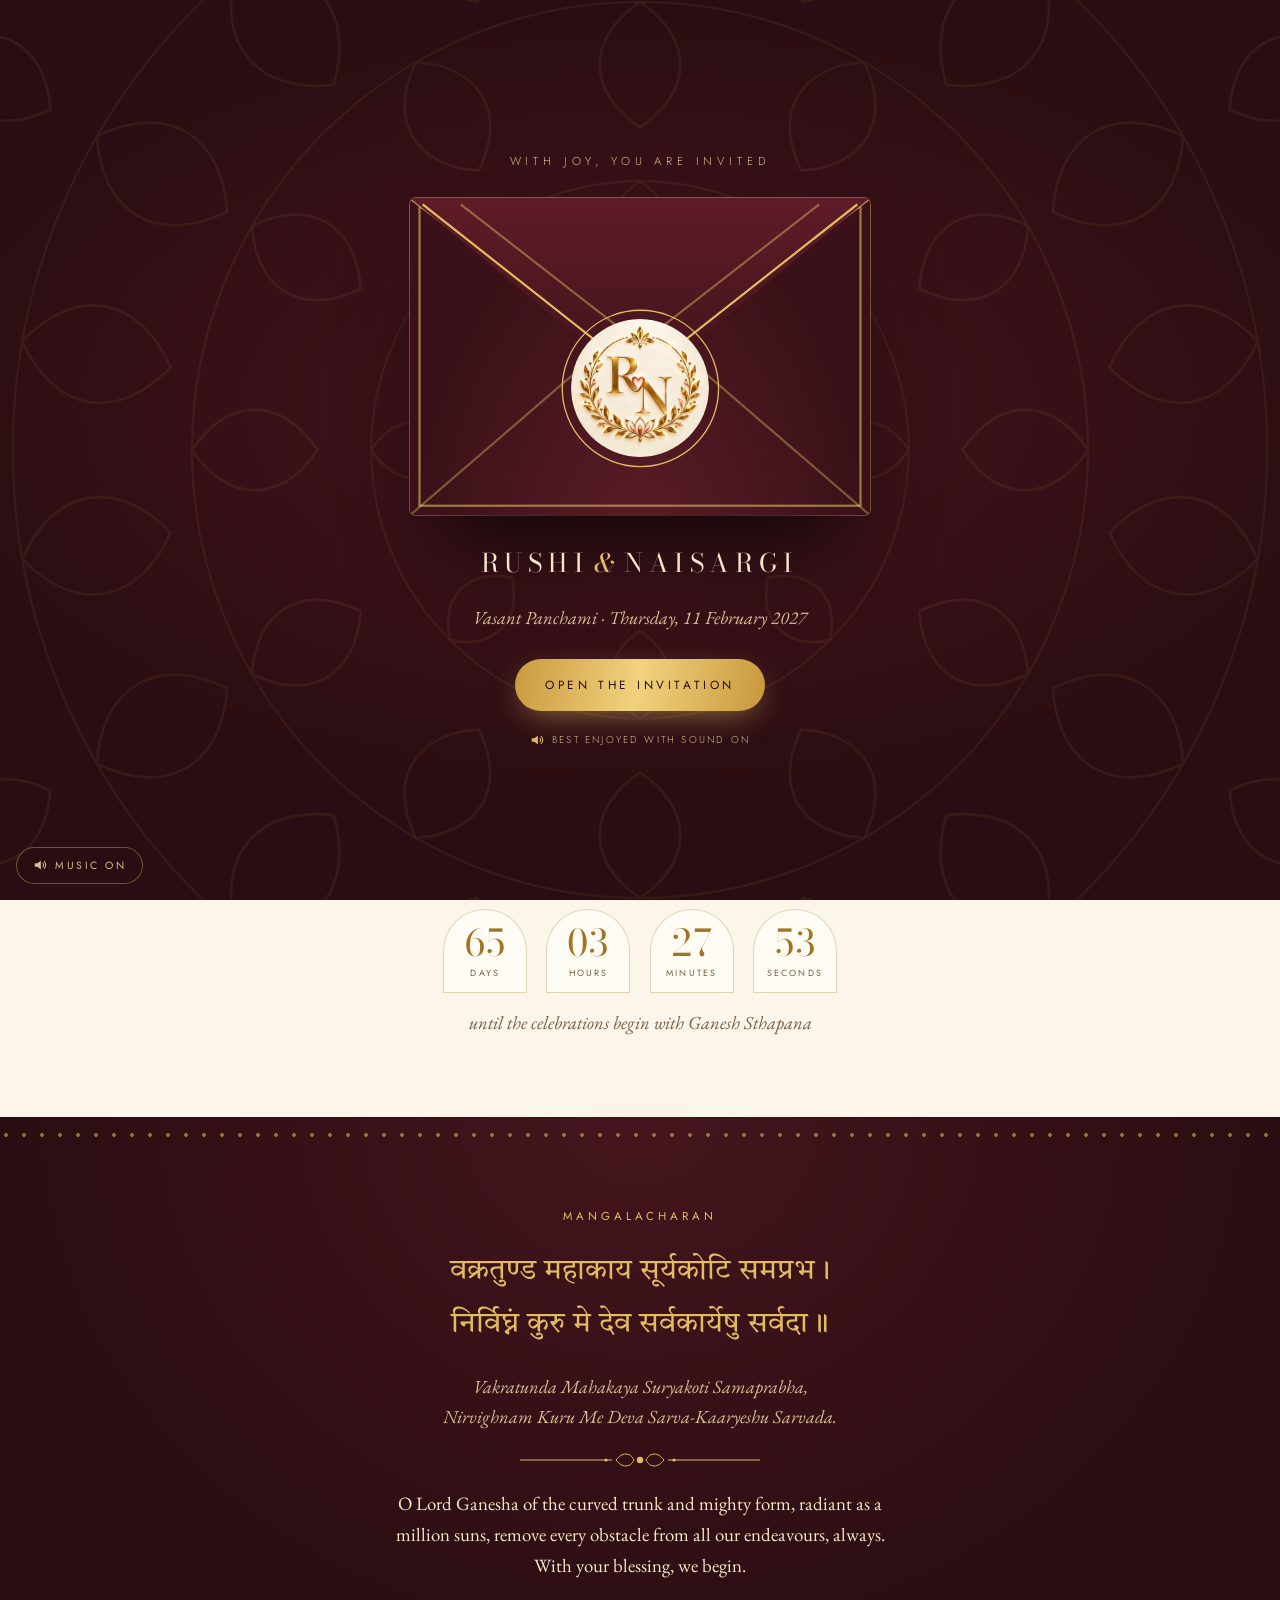
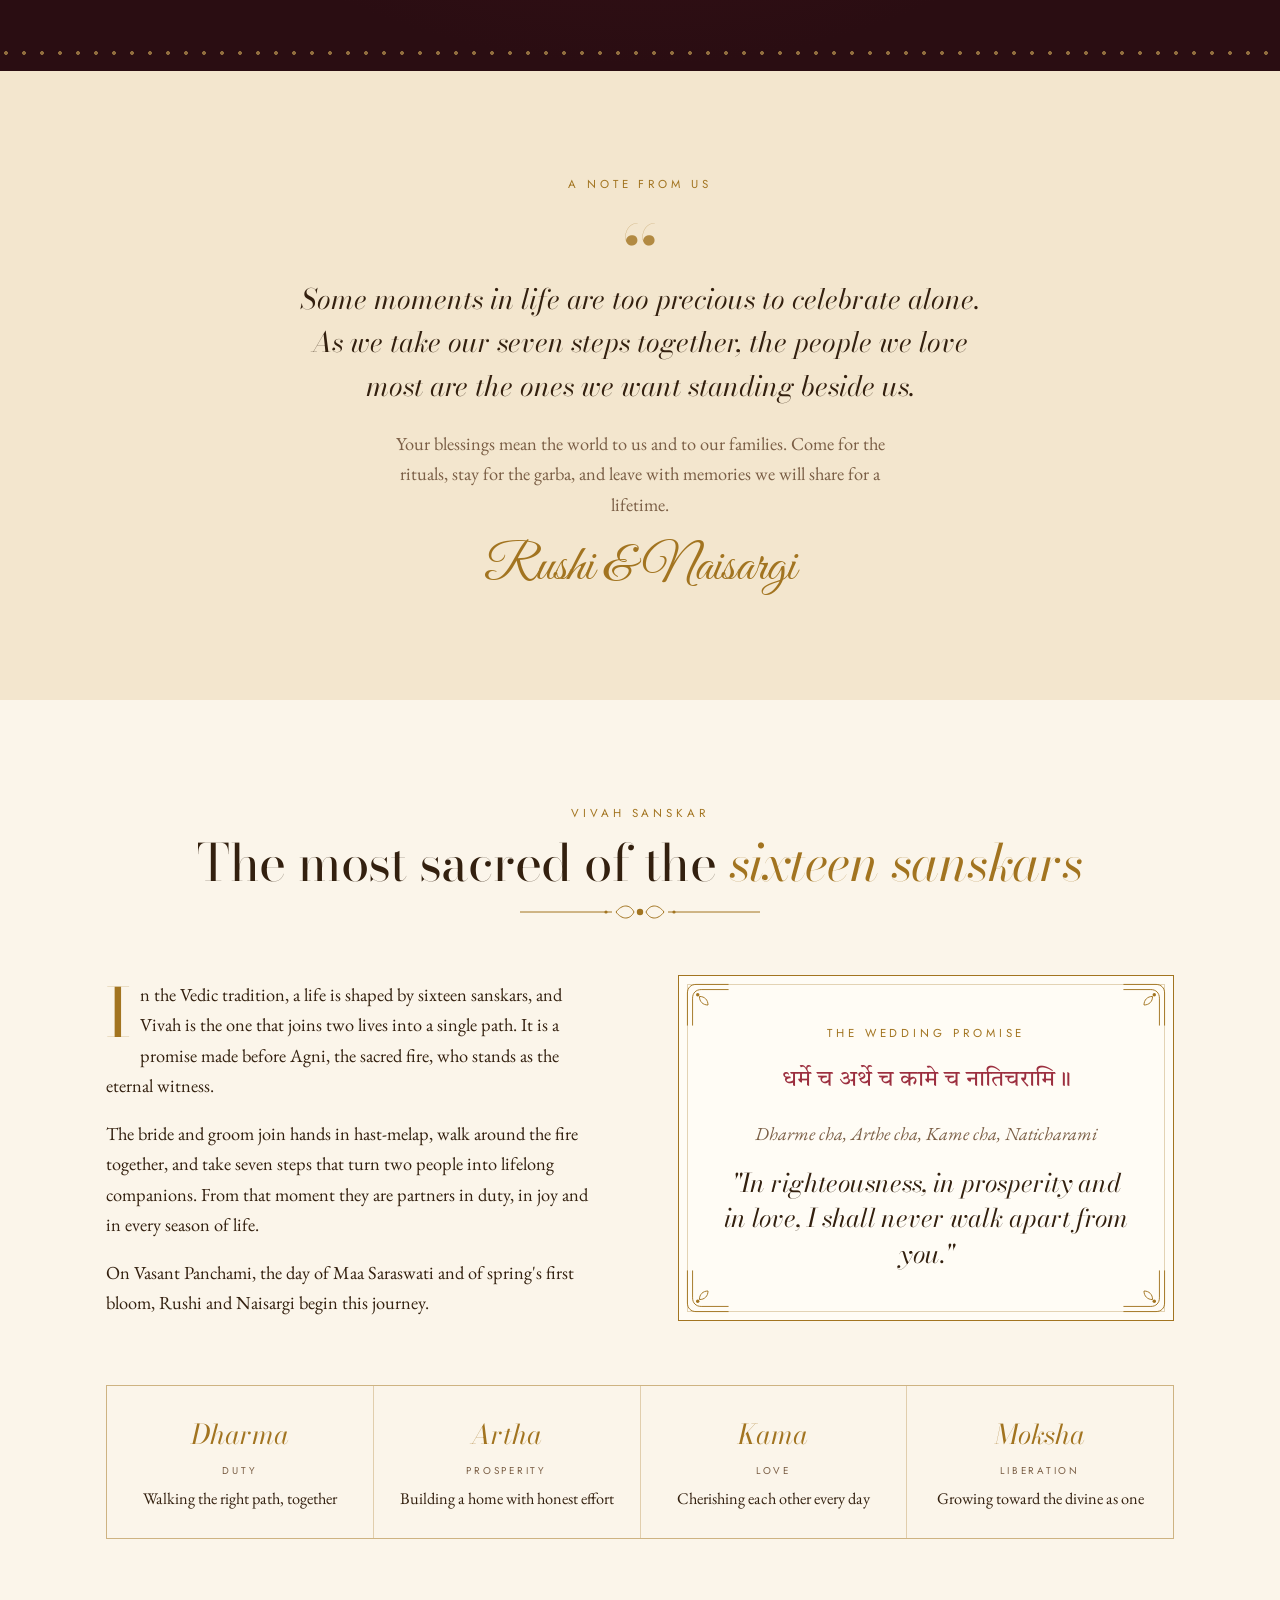
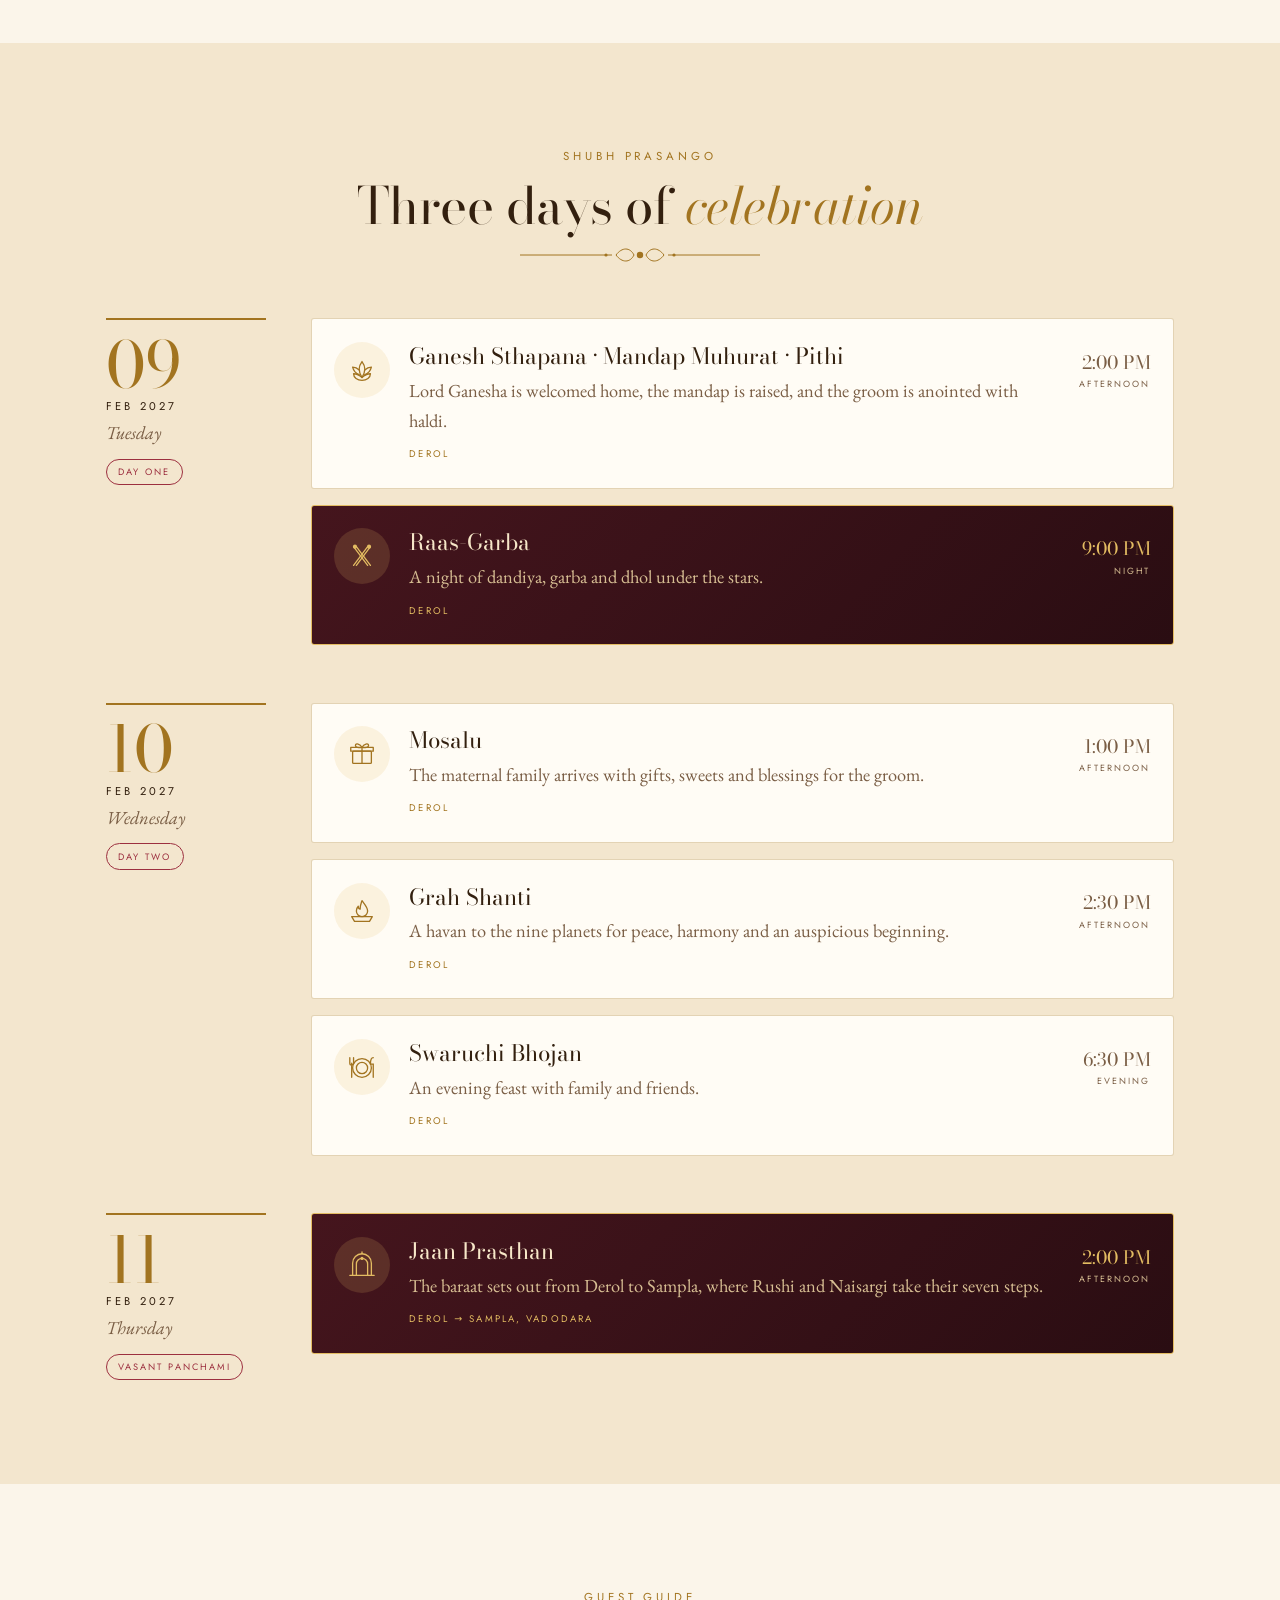
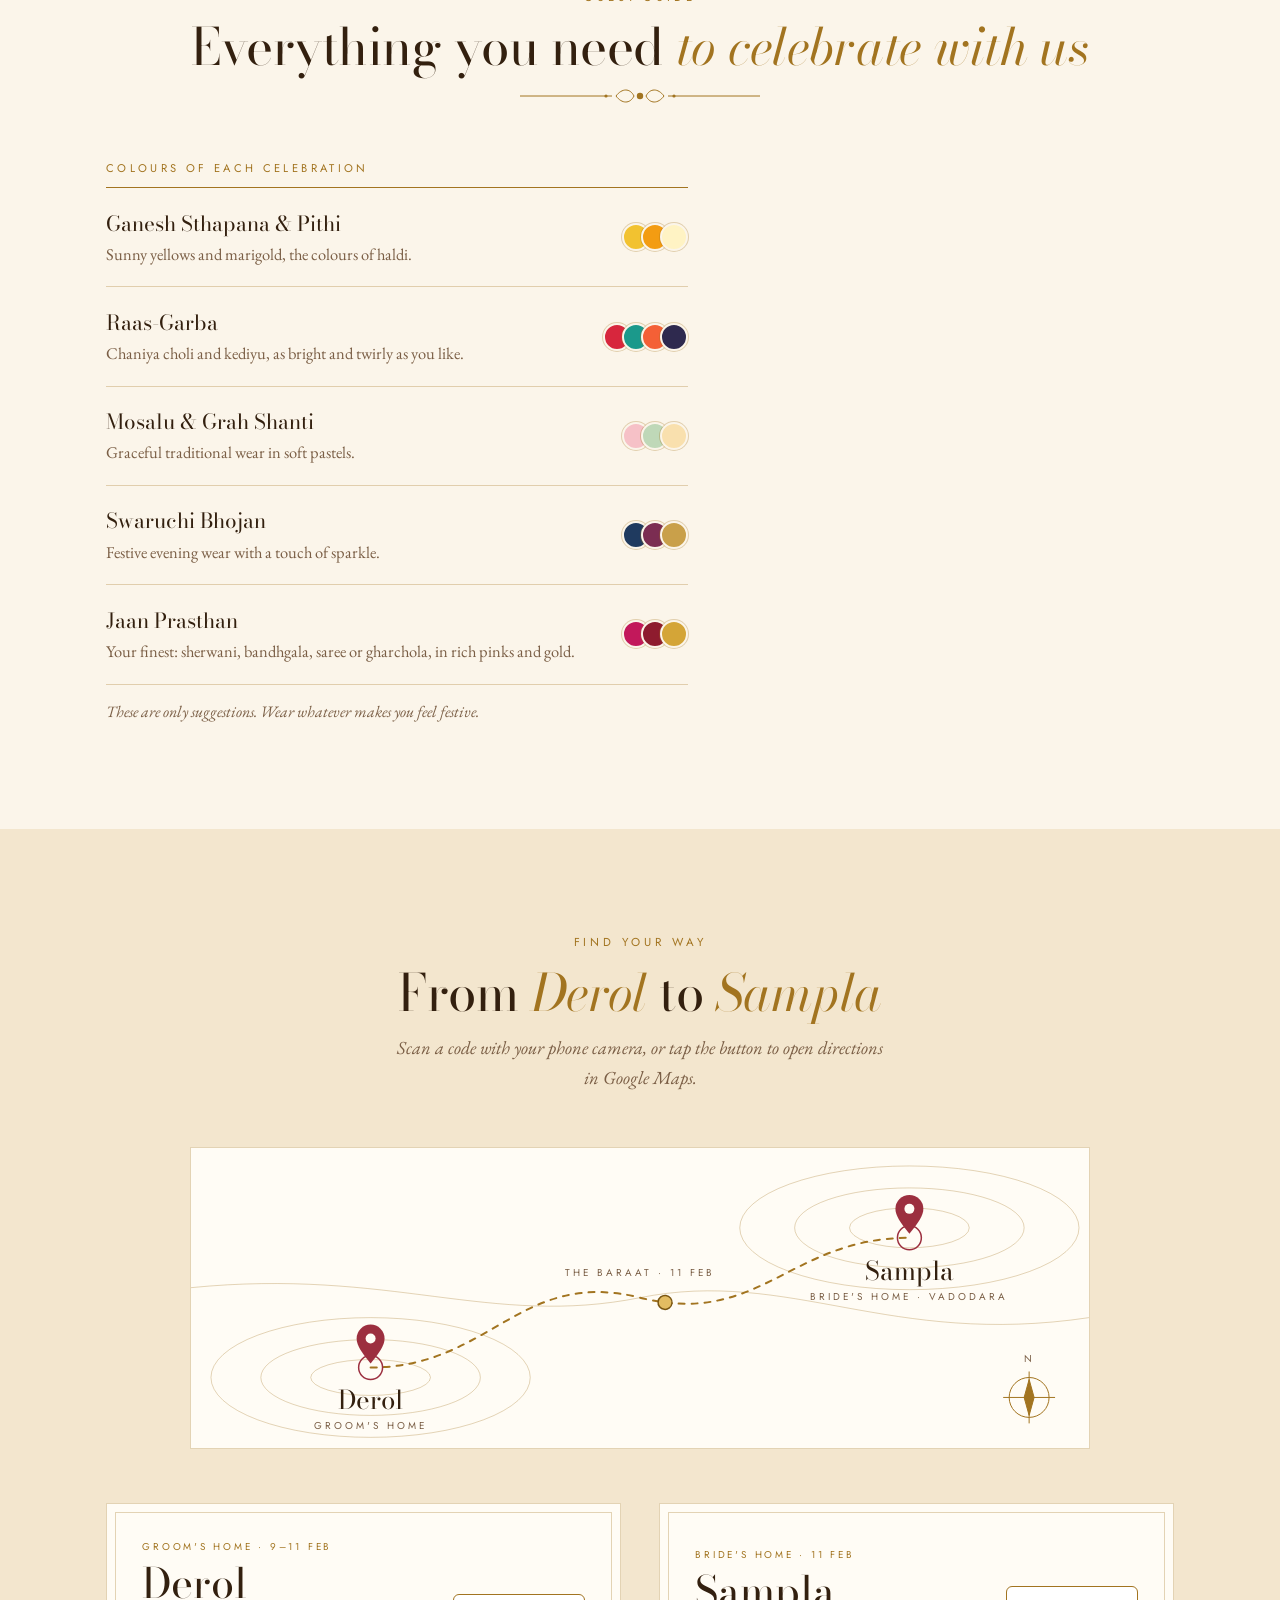
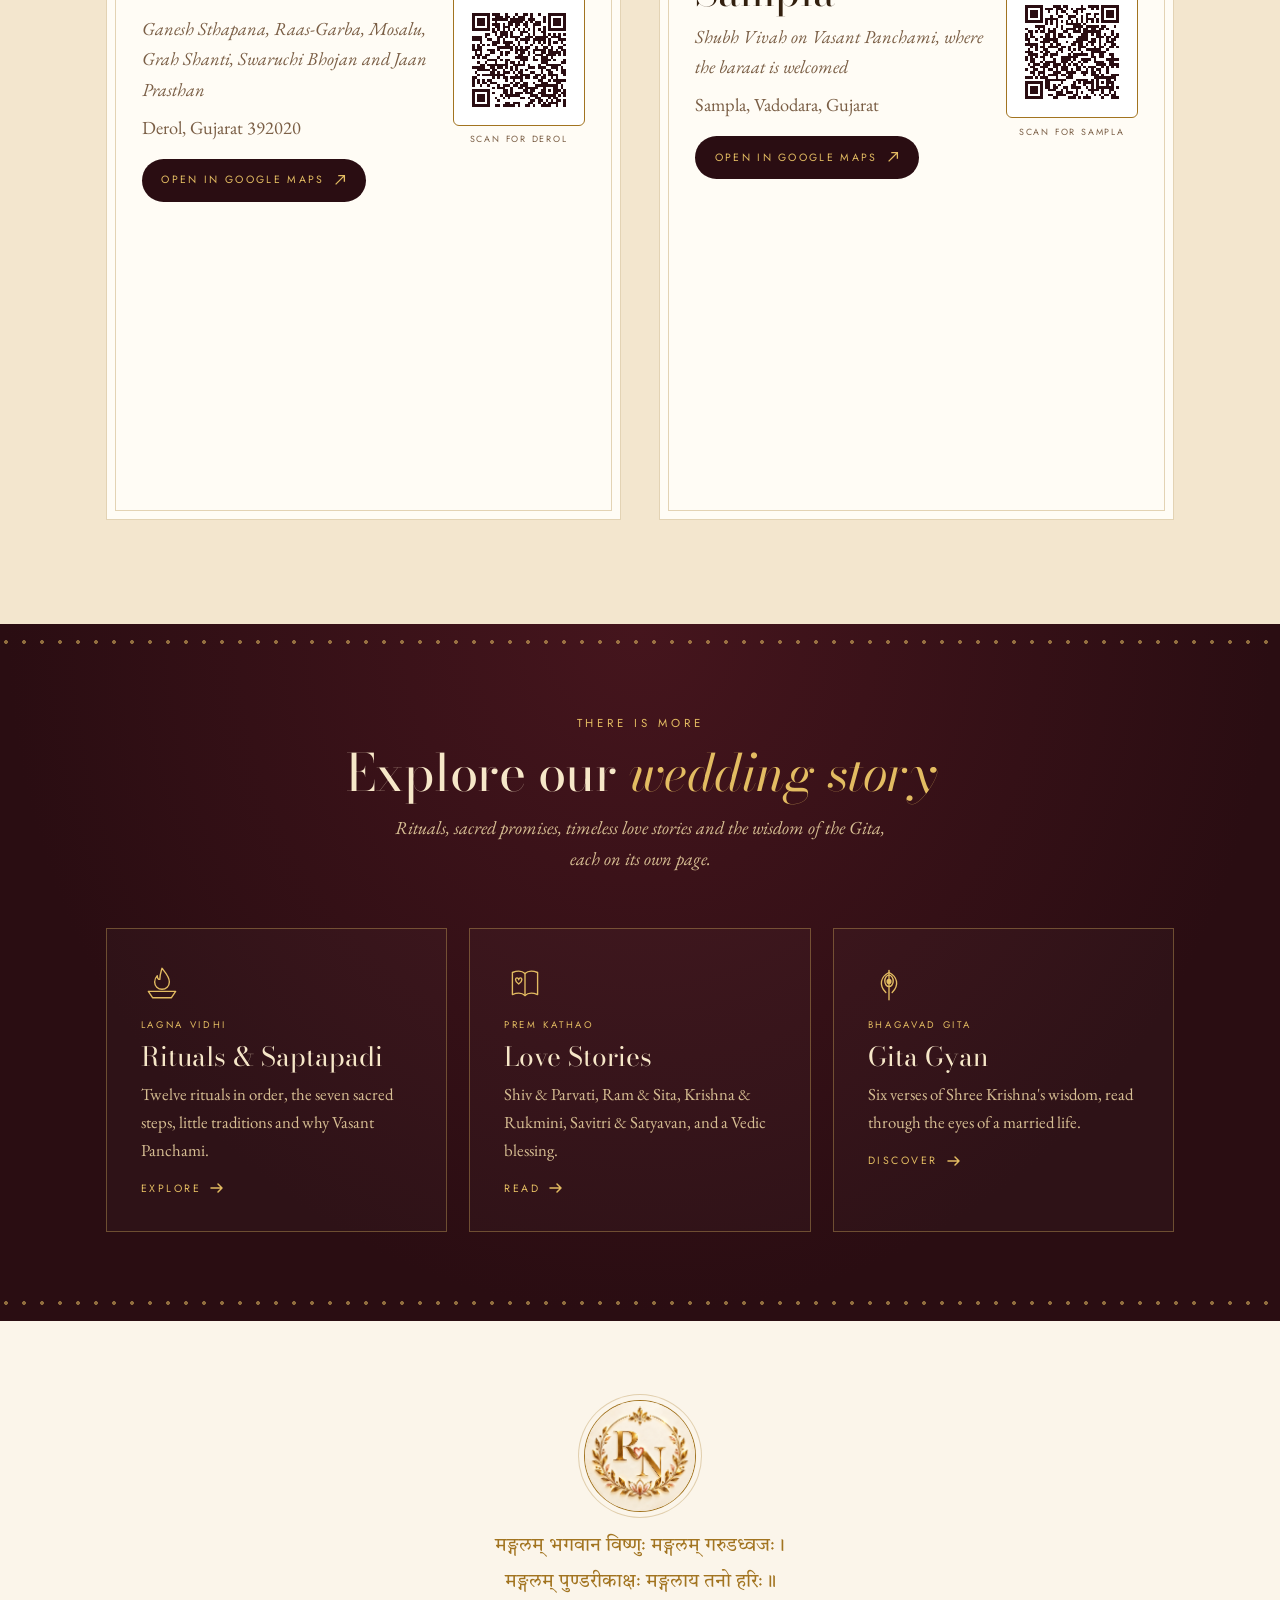
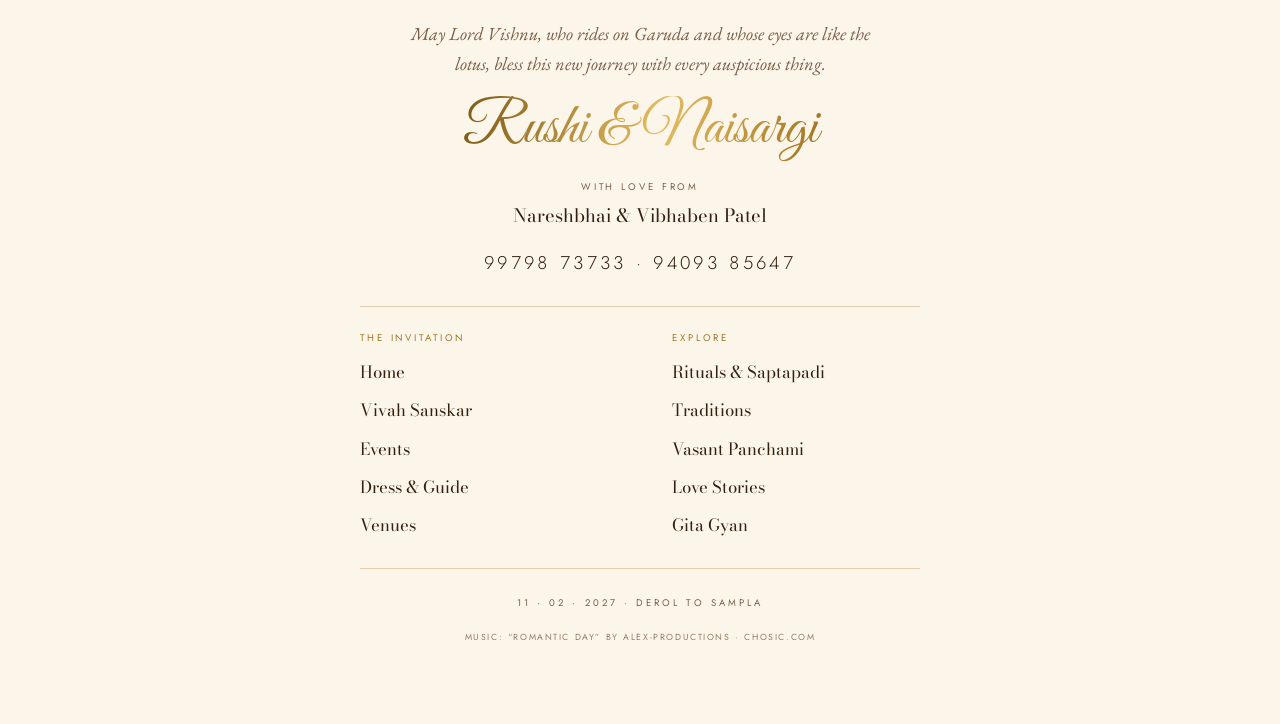
==== index.html @ e026616d "Add files via upload" ====
<!doctype html>
<html lang="en">
<head>
<meta charset="utf-8">
<meta name="viewport" content="width=device-width,initial-scale=1,viewport-fit=cover">
<meta name="claude:viewport-fit-sides" content="cover">
<meta name="theme-color" content="#2A0D12">
<title>Rushi &amp; Naisargi · Shubh Vivah</title>
<meta name="description" content="Rushi weds Naisargi · Vasant Panchami, 11 February 2027">
<link rel="icon" href="logo.webp">
<link rel="apple-touch-icon" href="logo.webp">
<meta property="og:title" content="Rushi &amp; Naisargi · Shubh Vivah">
<meta property="og:description" content="You are invited · 9–11 February 2027 · Derol to Sampla">
<meta property="og:image" content="logo.webp">
<script>try{if(sessionStorage.getItem('rn-opened')==='1')document.documentElement.classList.add('opened')}catch(e){}</script>
<link rel="preconnect" href="https://fonts.googleapis.com">
<link rel="preconnect" href="https://fonts.gstatic.com" crossorigin>
<link rel="stylesheet" href="https://fonts.googleapis.com/css2?family=Great+Vibes&family=Bodoni+Moda:ital,opsz,wght@0,6..96,400;0,6..96,500;0,6..96,600;1,6..96,400;1,6..96,500&family=EB+Garamond:ital,wght@0,400;0,500;1,400&family=Jost:wght@300;400;500&family=Tiro+Devanagari+Sanskrit&display=swap">
<link rel="stylesheet" href="style.css">
</head>
<body>
<svg width="0" height="0" style="position:absolute" aria-hidden="true">
  <defs>
    <symbol id="flourish" viewBox="0 0 240 18"><g fill="none" stroke="currentColor" stroke-width="1"><path d="M0 9h92M148 9h92"/><path d="M96 9c6-8 14-8 18 0-4 8-12 8-18 0zM144 9c-6-8-14-8-18 0 4 8 12 8 18 0z"/></g><circle cx="120" cy="9" r="3.2" fill="currentColor"/><circle cx="86" cy="9" r="1.6" fill="currentColor"/><circle cx="154" cy="9" r="1.6" fill="currentColor"/></symbol>
    <symbol id="corner" viewBox="0 0 56 56"><g fill="none" stroke="currentColor" stroke-width="1.1"><path d="M4 52V14C4 8 8 4 14 4h38"/><path d="M10 52V20c0-6 4-10 10-10h32"/><path d="M18 18c6 0 10 4 10 10-6 0-10-4-10-10z"/></g><circle cx="16" cy="16" r="2" fill="currentColor"/></symbol>
    <symbol id="arrow" viewBox="0 0 16 16"><path d="M3 13 13 3M6 3h7v7" fill="none" stroke="currentColor" stroke-width="1.5"/></symbol>
    <symbol id="chev" viewBox="0 0 16 16"><path d="M6 3l5 5-5 5" fill="none" stroke="currentColor" stroke-width="1.6"/></symbol>
    <linearGradient id="gg" x1="0" y1="0" x2="0" y2="1"><stop offset="0" stop-color="#FFE7A6"/><stop offset=".5" stop-color="#E3BC62"/><stop offset="1" stop-color="#B8862B"/></linearGradient>
  </defs>
</svg>

<!-- ═════════════════ INTRO ═════════════════ -->
<div class="intro" id="intro" role="dialog" aria-label="Wedding invitation">
  <svg class="mandala" id="mandala" viewBox="-100 -100 200 200" aria-hidden="true"></svg>
  <canvas id="dust" aria-hidden="true"></canvas>

  <!-- stage 1: the envelope -->
  <div class="stage st-env" id="stEnv">
    <p class="kicker">With joy, you are invited</p>
    <div class="env" id="env">
      <div class="env-back"></div>
      <div class="env-card" aria-hidden="true">
        <span class="a">॥ Shubh Vivah ॥</span>
        <span class="b">Rushi &amp; Naisargi</span>
        <span class="c">11 · 02 · 2027</span>
      </div>
      <div class="env-front">
        <svg viewBox="0 0 145 100" preserveAspectRatio="none" aria-hidden="true"><g fill="none" stroke="#E3BC62" stroke-width=".7" vector-effect="non-scaling-stroke"><path d="M0 0 72.5 56 145 0"/><rect x="3" y="3" width="139" height="94" opacity=".6"/><path d="M0 100 58 50M145 100 87 50" opacity=".4"/></g></svg>
      </div>
      <div class="env-flap">
        <svg viewBox="0 0 145 60" preserveAspectRatio="none" aria-hidden="true"><g fill="none" stroke="#E3BC62" stroke-width=".7" vector-effect="non-scaling-stroke"><path d="M4 2 72.5 56 141 2"/><path d="M16 2 72.5 46 129 2" opacity=".45"/></g></svg>
      </div>
      <button class="seal" id="seal" type="button" aria-label="Open the invitation">
        <span class="pulse"></span>
        <svg class="ring" viewBox="0 0 200 200" aria-hidden="true"><circle cx="100" cy="100" r="96"/></svg>
        <span class="seal-img"><img src="logo.webp" alt=""></span>
        <span class="sheen"></span>
      </button>
    </div>
    <p class="env-names">Rushi<i>&amp;</i>Naisargi</p>
    <p class="env-sub"><span>Vasant Panchami ·</span> <span>Thursday, 11 February 2027</span></p>
    <button class="open-btn" id="openBtn" type="button">Open the invitation</button>
    <p class="tap-hint"><svg viewBox="0 0 16 16" aria-hidden="true"><path d="M2 6h3l4-3v10L5 10H2z" fill="currentColor"/><path d="M11 5.5a3.5 3.5 0 0 1 0 5M12.5 3.5a6 6 0 0 1 0 9" fill="none" stroke="currentColor" stroke-width="1.2"/></svg>Best enjoyed with sound on</p>
  </div>

  <!-- stage 2: darshan -->
  <div class="stage st-dar" id="stDar" aria-live="polite">
    <div class="toran" aria-hidden="true"></div>
    <div class="arch-wrap">
      <span class="rays" aria-hidden="true"></span>
      <span class="arch-glow" aria-hidden="true"></span>
      <div class="arch">
        <div class="god ganesh" role="img" aria-label="Lord Ganesha drawn in gold">
          <svg viewBox="0 0 240 300" aria-hidden="true"><g fill="none" stroke="url(#gg)" stroke-width="2.2" stroke-linecap="round" stroke-linejoin="round">
            <circle cx="120" cy="150" r="114" stroke-width="1" opacity=".6"/>
            <path d="M120 4v6"/><circle cx="120" cy="14" r="3.5"/>
            <path d="M110 30Q120 12 130 30"/><path d="M104 54L110 30Q120 25 130 30L136 54"/><path d="M95 84L102 54Q120 47 138 54L145 84"/>
            <path d="M86 98Q120 86 154 98L149 84Q120 76 91 84Z"/><path d="M108 66l12-6 12 6M104 76l16-6 16 6" stroke-width="1.2"/>
            <circle cx="120" cy="40" r="2.5"/><circle cx="120" cy="91" r="3"/>
            <path d="M88 100C82 122 86 142 96 154"/><path d="M152 100C158 122 154 142 144 154"/>
            <path d="M88 106C62 92 34 104 34 136C34 166 58 186 86 172"/><path d="M80 118C62 114 50 126 52 144C54 160 68 168 84 160" stroke-width="1.2"/>
            <path d="M152 106C178 92 206 104 206 136C206 166 182 186 154 172"/><path d="M160 118C178 114 190 126 188 144C186 160 172 168 156 160" stroke-width="1.2"/>
            <path d="M98 128q8-7 16 0q-8 5-16 0z"/><path d="M126 128q8-7 16 0q-8 5-16 0z"/>
            <path d="M112 100Q120 120 128 100"/>
            <path d="M96 154C102 160 106 162 110 166C108 196 100 214 106 232C112 252 150 254 160 232C166 216 152 204 140 212"/>
            <path d="M144 154C138 160 134 162 130 166C130 192 124 206 126 220C128 232 140 234 144 226C146 220 142 214 140 212"/>
            <path d="M111 180q9 4 19 0M109 194q9 4 18 0M107 208q9 4 18 0M110 224q8 3 15-1" stroke-width="1"/>
            <path d="M134 160C148 164 156 176 154 190C148 180 140 172 132 168"/><path d="M106 160C98 164 95 168 95 174L102 170"/>
            <path d="M40 296C52 266 72 256 92 252"/><path d="M200 296C188 266 168 256 150 254"/>
            <path d="M66 272Q120 318 174 272" stroke-width="1.2"/>
          </g><circle cx="106" cy="128" r="1.8" fill="#E3BC62"/><circle cx="134" cy="128" r="1.8" fill="#E3BC62"/><circle cx="120" cy="113" r="3.2" fill="#E0566A"/>
          <g fill="#E3BC62" stroke="none"><circle cx="82" cy="266" r="2"/><circle cx="92" cy="272" r="2"/><circle cx="102" cy="276" r="2"/><circle cx="112" cy="278" r="2"/><circle cx="122" cy="278" r="2"/><circle cx="132" cy="277" r="2"/><circle cx="142" cy="274" r="2"/><circle cx="152" cy="270" r="2"/><circle cx="160" cy="265" r="2"/></g></svg>
        </div>
        <div class="god contain"><img src="umiya.webp" alt="Maa Umiya seated on her bull"></div>
        <div class="god"><img src="mahadev.webp" alt="Lord Mahadev raising his hand in blessing"></div>
        <div class="god"><img src="swaminarayan.webp" alt="Bhagwan Swaminarayan seated on a lotus"></div>
        <div class="god"><img src="dwarkadhish.webp" alt="Shree Dwarkadhish adorned in pink and gold"></div>
      </div>
      <span class="diya l" aria-hidden="true"><span class="fl"></span><span class="bowl"></span></span>
      <span class="diya r" aria-hidden="true"><span class="fl"></span><span class="bowl"></span></span>
    </div>
    <div class="dar-text out" id="darText">
      <p class="dar-deva" id="darDeva">&nbsp;</p>
      <h2 class="dar-name" id="darName">&nbsp;</h2>
      <p class="dar-line" id="darLine">&nbsp;</p>
      <div class="dar-dots" id="darDots" aria-hidden="true"><i></i><i></i><i></i><i></i><i></i></div>
    </div>
  </div>

  <div class="flash" id="flash"></div>
  <button class="ctrl skip" id="skipBtn" type="button" hidden>Skip</button>
  <button class="ctrl sound" id="soundBtn" type="button" aria-pressed="true"><svg viewBox="0 0 16 16" aria-hidden="true"><path d="M2 6h3l4-3v10L5 10H2z" fill="currentColor"/><path id="soundWave" d="M11 5.5a3.5 3.5 0 0 1 0 5M12.5 3.5a6 6 0 0 1 0 9" fill="none" stroke="currentColor" stroke-width="1.2"/></svg><span id="soundTxt">Music on</span></button>
</div>

<!-- ═════════════════ NAV ═════════════════ -->
<nav class="nav" aria-label="Main">
  <div class="wrap">
    <a class="brand" href="index.html#home" aria-label="Rushi and Naisargi, home"><img src="logo.webp" alt=""><span class="bt" aria-hidden="true"><span class="bn"><b style="padding: 1px 1px;">Rushi</b><i>&amp;</i><b style="padding: 3px 2px;">Naisargi</b></span>
      <!-- <span class="bd">Shubh Vivah · 11.02.2027</span> -->
    </span></a>
    <ul>
      <li><a class="lk on" href="index.html#home" aria-current="page">Home</a></li>
      <li><a class="lk" href="index.html#celebrations">Events</a></li>
      <li><a class="lk" href="index.html#venues">Venues</a></li>
      <li><a class="lk" href="rituals.html">Rituals</a></li>
      <li><a class="lk" href="stories.html">Stories</a></li>
      <li><a class="lk" href="gita.html">Gita Gyan</a></li>
    </ul>
    <button class="menu-btn" id="menuBtn" type="button" aria-expanded="false" aria-controls="mnav" aria-label="Open menu"><span></span><span></span></button>
  </div>
</nav>
<div class="mnav" id="mnav" hidden>
  <div class="mnav-in">
    <p class="label">॥ Shubh Vivah ॥</p>
    <div class="grp">
      <p class="gl">The Invitation</p>
      <ul>
        <li style="--d:1"><a class="on" aria-current="page" href="index.html#home">Home</a></li>
        <li style="--d:2"><a href="index.html#invitation">Invitation</a></li>
        <li style="--d:3"><a href="index.html#vivah">Vivah Sanskar</a></li>
        <li style="--d:4"><a href="index.html#celebrations">Events</a></li>
        <li style="--d:5"><a href="index.html#guide">Dress &amp; Guide</a></li>
        <li style="--d:6"><a href="index.html#venues">Venues</a></li>
      </ul>
    </div>
    <div class="grp">
      <p class="gl">Explore</p>
      <ul>
        <li style="--d:7"><a href="rituals.html">Rituals &amp; Saptapadi</a></li>
        <li style="--d:8"><a href="stories.html">Love Stories</a></li>
        <li style="--d:9"><a href="gita.html">Gita Gyan</a></li>
      </ul>
    </div>
    <p class="mnav-date">Thursday · 11 February 2027</p>
  </div>
</div>

<main data-page="index.html">
<!-- ═════════ HERO ═════════ -->
<header class="hero" id="home">
  <div class="wrap">
    <p class="hero-kicker">॥ Shubh Vivah ॥</p>
    <div class="hero-medal">
      <svg viewBox="0 0 200 200" aria-hidden="true"><circle cx="100" cy="100" r="97" fill="none" stroke="currentColor" stroke-dasharray=".1 5" stroke-linecap="round" style="stroke-width:1.8"/><circle cx="100" cy="3" r="2.4" fill="currentColor"/><circle cx="100" cy="197" r="2.4" fill="currentColor"/><circle cx="3" cy="100" r="2.4" fill="currentColor"/><circle cx="197" cy="100" r="2.4" fill="currentColor"/></svg>
      <img src="logo.webp" alt="Rushi and Naisargi wedding monogram">
    </div>
    <p class="lead">Two hearts, one sacred fire, a lifetime of seven promises</p>
    <h1 class="couple-names"><span class="gold-text">Rushi</span><span class="amp">&amp;</span><span class="gold-text">Naisargi</span></h1>
    <div class="parents">
      <div class="p"><span class="k">Son of</span><span class="v">Nareshbhai <i>&amp;</i> Vibhaben Patel</span></div>
      <span class="bar" aria-hidden="true"></span>
      <div class="p"><span class="k">Daughter of</span><span class="v">Chetanbhai <i>&amp;</i> Alpaben Patel</span></div>
    </div>
    <div class="date-line"><i></i>Thursday · 11 February 2027<i></i></div>
    <p class="hero-sub">Maha Sud Vasant Panchami</p>
    <div class="countdown">
      <div class="cd"><b id="cdD">--</b><span>Days</span></div>
      <div class="cd"><b id="cdH">--</b><span>Hours</span></div>
      <div class="cd"><b id="cdM">--</b><span>Minutes</span></div>
      <div class="cd"><b id="cdS">--</b><span>Seconds</span></div>
    </div>
    <p class="cd-label" id="cdLabel">until the celebrations begin with Ganesh Sthapana</p>
  </div>
</header>

<!-- ═════════ MANGALACHARAN ═════════ -->
<section class="velvet" aria-label="Invocation to Lord Ganesha">
  <div class="wrap narrow shloka rv">
    <p class="label">Mangalacharan</p>
    <p class="deva">वक्रतुण्ड महाकाय सूर्यकोटि समप्रभ ।<br>निर्विघ्नं कुरु मे देव सर्वकार्येषु सर्वदा ॥</p>
    <p class="roman">Vakratunda Mahakaya Suryakoti Samaprabha,<br>Nirvighnam Kuru Me Deva Sarva-Kaaryeshu Sarvada.</p>
    <svg class="flourish" style="color:var(--gold-hi)" aria-hidden="true"><use href="#flourish"/></svg>
    <p class="meaning">O Lord Ganesha of the curved trunk and mighty form, radiant as a million suns, remove every obstacle from all our endeavours, always. With your blessing, we begin.</p>
  </div>
</section>

<!-- ═════════ A NOTE FROM THE COUPLE ═════════ -->
<section class="section" id="invitation" aria-label="A note from the couple" style="background:var(--paper-2)">
  <div class="wrap note rv">
    <p class="label">A Note From Us</p>
    <span class="qm" aria-hidden="true">&ldquo;</span>
    <p class="body">Some moments in life are too precious to celebrate alone. As we take our seven steps together, the people we love most are the ones we want standing beside us.</p>
    <p class="body2">Your blessings mean the world to us and to our families. Come for the rituals, stay for the garba, and leave with memories we will share for a lifetime.</p>
    <p class="sig">Rushi &amp; Naisargi</p>
  </div>
</section>

<!-- ═════════ VIVAH ═════════ -->
<section class="section" id="vivah">
  <div class="wrap">
    <div class="sec-head rv">
      <p class="label">Vivah Sanskar</p>
      <h2 class="sec-title">The most sacred of the <em>sixteen sanskars</em></h2>
      <svg class="flourish" aria-hidden="true"><use href="#flourish"/></svg>
    </div>
    <div class="union">
      <div class="txt rv">
        <p>In the Vedic tradition, a life is shaped by sixteen sanskars, and Vivah is the one that joins two lives into a single path. It is a promise made before Agni, the sacred fire, who stands as the eternal witness.</p>
        <p>The bride and groom join hands in hast-melap, walk around the fire together, and take seven steps that turn two people into lifelong companions. From that moment they are partners in duty, in joy and in every season of life.</p>
        <p>On Vasant Panchami, the day of Maa Saraswati and of spring's first bloom, Rushi and Naisargi begin this journey.</p>
      </div>
      <figure class="vow rv">
        <svg class="corner c1" aria-hidden="true"><use href="#corner"/></svg>
        <svg class="corner c2" aria-hidden="true"><use href="#corner"/></svg>
        <svg class="corner c3" aria-hidden="true"><use href="#corner"/></svg>
        <svg class="corner c4" aria-hidden="true"><use href="#corner"/></svg>
        <p class="label">The Wedding Promise</p>
        <p class="deva">धर्मे च अर्थे च कामे च नातिचरामि ॥</p>
        <p class="roman">Dharme cha, Arthe cha, Kame cha, Naticharami</p>
        <p class="q">"In righteousness, in prosperity and in love, I shall never walk apart from you."</p>
      </figure>
    </div>
    <div class="pillars rv">
      <div class="pillar"><span class="n">Dharma</span><span class="k">Duty</span><p>Walking the right path, together</p></div>
      <div class="pillar"><span class="n">Artha</span><span class="k">Prosperity</span><p>Building a home with honest effort</p></div>
      <div class="pillar"><span class="n">Kama</span><span class="k">Love</span><p>Cherishing each other every day</p></div>
      <div class="pillar"><span class="n">Moksha</span><span class="k">Liberation</span><p>Growing toward the divine as one</p></div>
    </div>
  </div>
</section>

<!-- ═════════ CELEBRATIONS ═════════ -->
<section class="section" id="celebrations" style="background:var(--paper-2)">
  <div class="wrap">
    <div class="sec-head rv">
      <p class="label">Shubh Prasango</p>
      <h2 class="sec-title">Three days of <em>celebration</em></h2>
      <svg class="flourish" aria-hidden="true"><use href="#flourish"/></svg>
    </div>
    <div class="days">
      <div class="day">
        <div class="day-date rv"><span class="dn">09</span><span class="mo">Feb 2027</span><span class="wd">Tuesday</span><span class="tag">Day One</span></div>
        <div class="evs">
          <div class="ev rv">
            <span class="ic"><svg viewBox="0 0 32 32" fill="none" stroke="currentColor" stroke-width="1.4" stroke-linecap="round" stroke-linejoin="round"><path d="M16 27c-5 0-9-3-9-7 3 0 6 1 9 4 3-3 6-4 9-4 0 4-4 7-9 7z"/><path d="M16 24c-2-3-3-6-3-9 0-3 1.5-6 3-8 1.5 2 3 5 3 8 0 3-1 6-3 9z"/><path d="M13 21c-3-1-6-4-7-8 3 0 5 1 7 3M19 21c3-1 6-4 7-8-3 0-5 1-7 3"/></svg></span>
            <div class="body"><h3>Ganesh Sthapana · Mandap Muhurat · Pithi</h3><p>Lord Ganesha is welcomed home, the mandap is raised, and the groom is anointed with haldi.</p><span class="where">Derol</span></div>
            <p class="time">2:00 PM<small>Afternoon</small></p>
          </div>
          <div class="ev rv feature">
            <span class="ic"><svg viewBox="0 0 32 32" fill="none" stroke="currentColor" stroke-width="1.4" stroke-linecap="round"><path d="M7 26 22 6M10 26 25 6"/><circle cx="23.5" cy="6" r="1.5" fill="currentColor"/><path d="M25 26 10 6M22 26 7 6"/><circle cx="8.5" cy="6" r="1.5" fill="currentColor"/></svg></span>
            <div class="body"><h3>Raas-Garba</h3><p>A night of dandiya, garba and dhol under the stars.</p><span class="where">Derol</span></div>
            <p class="time">9:00 PM<small>Night</small></p>
          </div>
        </div>
      </div>
      <div class="day">
        <div class="day-date rv"><span class="dn">10</span><span class="mo">Feb 2027</span><span class="wd">Wednesday</span><span class="tag">Day Two</span></div>
        <div class="evs">
          <div class="ev rv">
            <span class="ic"><svg viewBox="0 0 32 32" fill="none" stroke="currentColor" stroke-width="1.4" stroke-linejoin="round"><rect x="6" y="13" width="20" height="13" rx="1"/><path d="M4 9h24v4H4zM16 9v17"/><path d="M16 9c-2-4-7-5-7-2s5 2 7 2c2 0 7 1 7-2s-5-2-7 2z"/></svg></span>
            <div class="body"><h3>Mosalu</h3><p>The maternal family arrives with gifts, sweets and blessings for the groom.</p><span class="where">Derol</span></div>
            <p class="time">1:00 PM<small>Afternoon</small></p>
          </div>
          <div class="ev rv">
            <span class="ic"><svg viewBox="0 0 32 32" fill="none" stroke="currentColor" stroke-width="1.4" stroke-linecap="round" stroke-linejoin="round"><path d="M16 5c3 4 6 7 6 11a6 6 0 0 1-12 0c0-2 1-4 2-5 0 2 1 3 2 3 0-4 1-6 2-9z"/><path d="M5 22h22l-3 5H8z"/></svg></span>
            <div class="body"><h3>Grah Shanti</h3><p>A havan to the nine planets for peace, harmony and an auspicious beginning.</p><span class="where">Derol</span></div>
            <p class="time">2:30 PM<small>Afternoon</small></p>
          </div>
          <div class="ev rv">
            <span class="ic"><svg viewBox="0 0 32 32" fill="none" stroke="currentColor" stroke-width="1.4" stroke-linecap="round"><circle cx="16" cy="17" r="10"/><circle cx="16" cy="17" r="6"/><path d="M3 6v6a2 2 0 0 0 4 0V6M5 12v15M28 6c-2 0-3 3-3 7h3v14"/></svg></span>
            <div class="body"><h3>Swaruchi Bhojan</h3><p>An evening feast with family and friends.</p><span class="where">Derol</span></div>
            <p class="time">6:30 PM<small>Evening</small></p>
          </div>
        </div>
      </div>
      <div class="day">
        <div class="day-date rv"><span class="dn">11</span><span class="mo">Feb 2027</span><span class="wd">Thursday</span><span class="tag">Vasant Panchami</span></div>
        <div class="evs">
          <div class="ev rv feature">
            <span class="ic"><svg viewBox="0 0 32 32" fill="none" stroke="currentColor" stroke-width="1.4" stroke-linecap="round" stroke-linejoin="round"><path d="M6 27V14a10 10 0 0 1 20 0v13"/><path d="M10 27V15a6 6 0 0 1 12 0v12"/><path d="M3 27h26M16 4V2"/><circle cx="16" cy="9" r="1" fill="currentColor"/></svg></span>
            <div class="body"><h3>Jaan Prasthan</h3><p>The baraat sets out from Derol to Sampla, where Rushi and Naisargi take their seven steps.</p><span class="where">Derol → Sampla, Vadodara</span></div>
            <p class="time">2:00 PM<small>Afternoon</small></p>
          </div>
        </div>
      </div>
    </div>
  </div>
</section>

<!-- ═════════ GUEST GUIDE ═════════ -->
<section class="section" id="guide">
  <div class="wrap">
    <div class="sec-head rv">
      <p class="label">Guest Guide</p>
      <h2 class="sec-title">Everything you need <em>to celebrate with us</em></h2>
      <svg class="flourish" aria-hidden="true"><use href="#flourish"/></svg>
    </div>
    <div class="guide">
      <div class="rv" style="min-width:0">
        <h3 class="col">Colours of each celebration</h3>
        <div class="dress">
          <div class="dr"><div><h4>Ganesh Sthapana &amp; Pithi</h4><p>Sunny yellows and marigold, the colours of haldi.</p></div><span class="sw" aria-hidden="true"><i style="background:#F2C230"></i><i style="background:#F39C12"></i><i style="background:#FFF3C4"></i></span></div>
          <div class="dr"><div><h4>Raas-Garba</h4><p>Chaniya choli and kediyu, as bright and twirly as you like.</p></div><span class="sw" aria-hidden="true"><i style="background:#D7263D"></i><i style="background:#1B998B"></i><i style="background:#F46036"></i><i style="background:#2E294E"></i></span></div>
          <div class="dr"><div><h4>Mosalu &amp; Grah Shanti</h4><p>Graceful traditional wear in soft pastels.</p></div><span class="sw" aria-hidden="true"><i style="background:#F6C1C7"></i><i style="background:#BFD8B8"></i><i style="background:#F9E0AE"></i></span></div>
          <div class="dr"><div><h4>Swaruchi Bhojan</h4><p>Festive evening wear with a touch of sparkle.</p></div><span class="sw" aria-hidden="true"><i style="background:#1F3A5F"></i><i style="background:#7B2D52"></i><i style="background:#C9A04A"></i></span></div>
          <div class="dr"><div><h4>Jaan Prasthan</h4><p>Your finest: sherwani, bandhgala, saree or gharchola, in rich pinks and gold.</p></div><span class="sw" aria-hidden="true"><i style="background:#C2185B"></i><i style="background:#8E1B2E"></i><i style="background:#D4A537"></i></span></div>
        </div>
        <p class="note-s">These are only suggestions. Wear whatever makes you feel festive.</p>
      </div>
      <!-- <div class="tips rv">
        <h3 class="col">Good to know</h3>
        <div class="tip"><svg viewBox="0 0 40 40" fill="none" stroke="currentColor" stroke-width="1.3" stroke-linecap="round" aria-hidden="true"><circle cx="20" cy="20" r="7"/><path d="M20 4v5M20 31v5M4 20h5M31 20h5M8.7 8.7l3.5 3.5M27.8 27.8l3.5 3.5M31.3 8.7l-3.5 3.5M12.2 27.8l-3.5 3.5"/></svg><div><h4>February weather</h4><p>Warm afternoons around 30°C and cool nights near 15°C. A light shawl will be welcome on the garba night.</p></div></div>
        <div class="tip"><svg viewBox="0 0 40 40" fill="none" stroke="currentColor" stroke-width="1.3" stroke-linecap="round" aria-hidden="true"><circle cx="20" cy="20" r="15"/><path d="M20 11v9l6 4"/></svg><div><h4>The jaan leaves at 2:00 PM</h4><p>On 11 February the baraat departs Derol for Sampla. Please gather a little early so no one is left behind.</p></div></div>
        <div class="tip"><svg viewBox="0 0 40 40" fill="none" stroke="currentColor" stroke-width="1.3" stroke-linecap="round" stroke-linejoin="round" aria-hidden="true"><path d="M20 36c-7-8-11-14-11-20a11 11 0 0 1 22 0c0 6-4 12-11 20z"/><circle cx="20" cy="16" r="4"/></svg><div><h4>Finding the way</h4><p>Scan the QR codes in the Venues section below for directions to Derol and Sampla.</p></div></div>
        <div class="tip"><svg viewBox="0 0 40 40" fill="none" stroke="currentColor" stroke-width="1.3" stroke-linecap="round" stroke-linejoin="round" aria-hidden="true"><path d="M8 8h8l3 7-4 3a18 18 0 0 0 7 7l3-4 7 3v8a2 2 0 0 1-2 2A26 26 0 0 1 6 10a2 2 0 0 1 2-2z"/></svg><div><h4>Any questions?</h4><p>Call Nareshbhai or Vibhaben on 99798 73733 or 94093 85647.</p></div></div>
      </div> -->
    </div>
  </div>
</section>

<!-- ═════════ VENUES ═════════ -->
<section class="section" id="venues" style="background:var(--paper-2)">
  <div class="wrap">
    <div class="sec-head rv">
      <p class="label">Find Your Way</p>
      <h2 class="sec-title">From <em>Derol</em> to <em>Sampla</em></h2>
      <p class="sub">Scan a code with your phone camera, or tap the button to open directions in Google Maps.</p>
    </div>
    <div class="route rv" aria-hidden="true">
      <svg viewBox="0 0 900 300">
        <g class="contour">
          <ellipse cx="180" cy="230" rx="160" ry="60"/><ellipse cx="180" cy="230" rx="110" ry="38"/><ellipse cx="180" cy="230" rx="60" ry="18"/>
          <ellipse cx="720" cy="80" rx="170" ry="62"/><ellipse cx="720" cy="80" rx="115" ry="40"/><ellipse cx="720" cy="80" rx="60" ry="20"/>
          <path d="M0 140C200 120 300 180 450 150S700 200 900 170"/>
        </g>
        <path id="routePath" class="path" d="M180 220C300 220 330 120 450 150S600 90 720 90"/>
        <circle class="traveller" r="7"><animateMotion dur="7s" repeatCount="indefinite" rotate="auto"><mpath href="#routePath"/></animateMotion></circle>
        <circle class="pin-ring" cx="180" cy="220" r="12"/>
        <path class="pin" d="M180 222c-9-11-14-18-14-25a14 14 0 0 1 28 0c0 7-5 14-14 25z" transform="translate(0 -6)"/>
        <circle cx="180" cy="191" r="5" fill="var(--card)"/>
        <circle class="pin-ring" cx="720" cy="90" r="12"/>
        <path class="pin" d="M720 92c-9-11-14-18-14-25a14 14 0 0 1 28 0c0 7-5 14-14 25z" transform="translate(0 -6)"/>
        <circle cx="720" cy="61" r="5" fill="var(--card)"/>
        <text class="t-big" x="180" y="262" text-anchor="middle">Derol</text>
        <text class="t-sm" x="180" y="282" text-anchor="middle">Groom's home</text>
        <text class="t-big" x="720" y="132" text-anchor="middle">Sampla</text>
        <text class="t-sm" x="720" y="152" text-anchor="middle">Bride's home · Vadodara</text>
        <text class="t-sm" x="450" y="128" text-anchor="middle">The baraat · 11 Feb</text>
        <g transform="translate(840 250)" fill="none" stroke="var(--gold)" stroke-width="1"><circle r="20"/><path d="M0-26V26M-26 0H26"/><path d="M0-18 5 0 0 18-5 0z" fill="var(--gold)"/></g>
        <text class="t-sm" x="840" y="214" text-anchor="middle">N</text>
      </svg>
    </div>
    <div class="venues">
      <article class="venue rv">
        <div class="info">
          <span class="role">Groom's home · 9–11 Feb</span>
          <h3>Derol</h3>
          <p class="what">Ganesh Sthapana, Raas-Garba, Mosalu, Grah Shanti, Swaruchi Bhojan and Jaan Prasthan</p>
          <p class="what" style="font-style:normal">Derol, Gujarat 392020</p>
          <a class="go" href="https://maps.app.goo.gl/EsbCX4Mn5wvJHtbe8" target="_blank" rel="noopener">Open in Google Maps<svg aria-hidden="true"><use href="#arrow"/></svg></a>
        </div>
        <div class="qr"><div class="box"><svg viewBox="-4 -4 45 45" shape-rendering="crispEdges" role="img" aria-label="QR code for Derol on Google Maps"><rect x="-4" y="-4" width="45" height="45" fill="#FFFFFF"/><path d="M0 0h1v1h-1zM1 0h1v1h-1zM2 0h1v1h-1zM3 0h1v1h-1zM4 0h1v1h-1zM5 0h1v1h-1zM6 0h1v1h-1zM8 0h1v1h-1zM9 0h1v1h-1zM10 0h1v1h-1zM13 0h1v1h-1zM17 0h1v1h-1zM20 0h1v1h-1zM21 0h1v1h-1zM23 0h1v1h-1zM26 0h1v1h-1zM30 0h1v1h-1zM31 0h1v1h-1zM32 0h1v1h-1zM33 0h1v1h-1zM34 0h1v1h-1zM35 0h1v1h-1zM36 0h1v1h-1zM0 1h1v1h-1zM6 1h1v1h-1zM9 1h1v1h-1zM10 1h1v1h-1zM11 1h1v1h-1zM13 1h1v1h-1zM14 1h1v1h-1zM16 1h1v1h-1zM18 1h1v1h-1zM19 1h1v1h-1zM20 1h1v1h-1zM23 1h1v1h-1zM28 1h1v1h-1zM30 1h1v1h-1zM36 1h1v1h-1zM0 2h1v1h-1zM2 2h1v1h-1zM3 2h1v1h-1zM4 2h1v1h-1zM6 2h1v1h-1zM8 2h1v1h-1zM9 2h1v1h-1zM10 2h1v1h-1zM11 2h1v1h-1zM12 2h1v1h-1zM13 2h1v1h-1zM15 2h1v1h-1zM16 2h1v1h-1zM17 2h1v1h-1zM18 2h1v1h-1zM19 2h1v1h-1zM20 2h1v1h-1zM22 2h1v1h-1zM23 2h1v1h-1zM24 2h1v1h-1zM28 2h1v1h-1zM30 2h1v1h-1zM32 2h1v1h-1zM33 2h1v1h-1zM34 2h1v1h-1zM36 2h1v1h-1zM0 3h1v1h-1zM2 3h1v1h-1zM3 3h1v1h-1zM4 3h1v1h-1zM6 3h1v1h-1zM9 3h1v1h-1zM14 3h1v1h-1zM15 3h1v1h-1zM16 3h1v1h-1zM17 3h1v1h-1zM18 3h1v1h-1zM19 3h1v1h-1zM21 3h1v1h-1zM23 3h1v1h-1zM25 3h1v1h-1zM26 3h1v1h-1zM28 3h1v1h-1zM30 3h1v1h-1zM32 3h1v1h-1zM33 3h1v1h-1zM34 3h1v1h-1zM36 3h1v1h-1zM0 4h1v1h-1zM2 4h1v1h-1zM3 4h1v1h-1zM4 4h1v1h-1zM6 4h1v1h-1zM8 4h1v1h-1zM9 4h1v1h-1zM10 4h1v1h-1zM12 4h1v1h-1zM14 4h1v1h-1zM15 4h1v1h-1zM17 4h1v1h-1zM18 4h1v1h-1zM20 4h1v1h-1zM21 4h1v1h-1zM24 4h1v1h-1zM25 4h1v1h-1zM26 4h1v1h-1zM30 4h1v1h-1zM32 4h1v1h-1zM33 4h1v1h-1zM34 4h1v1h-1zM36 4h1v1h-1zM0 5h1v1h-1zM6 5h1v1h-1zM9 5h1v1h-1zM10 5h1v1h-1zM12 5h1v1h-1zM13 5h1v1h-1zM14 5h1v1h-1zM17 5h1v1h-1zM21 5h1v1h-1zM24 5h1v1h-1zM28 5h1v1h-1zM30 5h1v1h-1zM36 5h1v1h-1zM0 6h1v1h-1zM1 6h1v1h-1zM2 6h1v1h-1zM3 6h1v1h-1zM4 6h1v1h-1zM5 6h1v1h-1zM6 6h1v1h-1zM8 6h1v1h-1zM10 6h1v1h-1zM12 6h1v1h-1zM14 6h1v1h-1zM16 6h1v1h-1zM18 6h1v1h-1zM20 6h1v1h-1zM22 6h1v1h-1zM24 6h1v1h-1zM26 6h1v1h-1zM28 6h1v1h-1zM30 6h1v1h-1zM31 6h1v1h-1zM32 6h1v1h-1zM33 6h1v1h-1zM34 6h1v1h-1zM35 6h1v1h-1zM36 6h1v1h-1zM8 7h1v1h-1zM9 7h1v1h-1zM11 7h1v1h-1zM12 7h1v1h-1zM13 7h1v1h-1zM15 7h1v1h-1zM19 7h1v1h-1zM20 7h1v1h-1zM21 7h1v1h-1zM24 7h1v1h-1zM27 7h1v1h-1zM28 7h1v1h-1zM5 8h1v1h-1zM6 8h1v1h-1zM9 8h1v1h-1zM11 8h1v1h-1zM12 8h1v1h-1zM13 8h1v1h-1zM15 8h1v1h-1zM19 8h1v1h-1zM22 8h1v1h-1zM24 8h1v1h-1zM28 8h1v1h-1zM30 8h1v1h-1zM32 8h1v1h-1zM34 8h1v1h-1zM36 8h1v1h-1zM0 9h1v1h-1zM1 9h1v1h-1zM2 9h1v1h-1zM3 9h1v1h-1zM5 9h1v1h-1zM10 9h1v1h-1zM11 9h1v1h-1zM13 9h1v1h-1zM15 9h1v1h-1zM16 9h1v1h-1zM17 9h1v1h-1zM18 9h1v1h-1zM21 9h1v1h-1zM22 9h1v1h-1zM23 9h1v1h-1zM25 9h1v1h-1zM26 9h1v1h-1zM27 9h1v1h-1zM28 9h1v1h-1zM29 9h1v1h-1zM31 9h1v1h-1zM32 9h1v1h-1zM33 9h1v1h-1zM34 9h1v1h-1zM0 10h1v1h-1zM1 10h1v1h-1zM2 10h1v1h-1zM3 10h1v1h-1zM6 10h1v1h-1zM7 10h1v1h-1zM10 10h1v1h-1zM12 10h1v1h-1zM17 10h1v1h-1zM19 10h1v1h-1zM20 10h1v1h-1zM21 10h1v1h-1zM22 10h1v1h-1zM24 10h1v1h-1zM25 10h1v1h-1zM26 10h1v1h-1zM27 10h1v1h-1zM28 10h1v1h-1zM30 10h1v1h-1zM34 10h1v1h-1zM35 10h1v1h-1zM36 10h1v1h-1zM3 11h1v1h-1zM8 11h1v1h-1zM9 11h1v1h-1zM10 11h1v1h-1zM12 11h1v1h-1zM13 11h1v1h-1zM14 11h1v1h-1zM15 11h1v1h-1zM18 11h1v1h-1zM21 11h1v1h-1zM24 11h1v1h-1zM26 11h1v1h-1zM28 11h1v1h-1zM30 11h1v1h-1zM32 11h1v1h-1zM33 11h1v1h-1zM35 11h1v1h-1zM0 12h1v1h-1zM2 12h1v1h-1zM4 12h1v1h-1zM6 12h1v1h-1zM8 12h1v1h-1zM9 12h1v1h-1zM13 12h1v1h-1zM14 12h1v1h-1zM16 12h1v1h-1zM18 12h1v1h-1zM23 12h1v1h-1zM27 12h1v1h-1zM30 12h1v1h-1zM36 12h1v1h-1zM0 13h1v1h-1zM2 13h1v1h-1zM3 13h1v1h-1zM10 13h1v1h-1zM11 13h1v1h-1zM12 13h1v1h-1zM13 13h1v1h-1zM14 13h1v1h-1zM15 13h1v1h-1zM17 13h1v1h-1zM19 13h1v1h-1zM21 13h1v1h-1zM22 13h1v1h-1zM25 13h1v1h-1zM28 13h1v1h-1zM29 13h1v1h-1zM31 13h1v1h-1zM34 13h1v1h-1zM35 13h1v1h-1zM0 14h1v1h-1zM1 14h1v1h-1zM2 14h1v1h-1zM3 14h1v1h-1zM6 14h1v1h-1zM7 14h1v1h-1zM8 14h1v1h-1zM10 14h1v1h-1zM15 14h1v1h-1zM17 14h1v1h-1zM18 14h1v1h-1zM19 14h1v1h-1zM20 14h1v1h-1zM21 14h1v1h-1zM24 14h1v1h-1zM25 14h1v1h-1zM26 14h1v1h-1zM27 14h1v1h-1zM28 14h1v1h-1zM30 14h1v1h-1zM31 14h1v1h-1zM33 14h1v1h-1zM35 14h1v1h-1zM36 14h1v1h-1zM1 15h1v1h-1zM3 15h1v1h-1zM7 15h1v1h-1zM8 15h1v1h-1zM11 15h1v1h-1zM13 15h1v1h-1zM14 15h1v1h-1zM17 15h1v1h-1zM19 15h1v1h-1zM20 15h1v1h-1zM22 15h1v1h-1zM24 15h1v1h-1zM27 15h1v1h-1zM28 15h1v1h-1zM30 15h1v1h-1zM31 15h1v1h-1zM32 15h1v1h-1zM33 15h1v1h-1zM34 15h1v1h-1zM36 15h1v1h-1zM1 16h1v1h-1zM2 16h1v1h-1zM3 16h1v1h-1zM5 16h1v1h-1zM6 16h1v1h-1zM11 16h1v1h-1zM13 16h1v1h-1zM18 16h1v1h-1zM19 16h1v1h-1zM22 16h1v1h-1zM25 16h1v1h-1zM26 16h1v1h-1zM27 16h1v1h-1zM29 16h1v1h-1zM30 16h1v1h-1zM31 16h1v1h-1zM32 16h1v1h-1zM34 16h1v1h-1zM36 16h1v1h-1zM0 17h1v1h-1zM2 17h1v1h-1zM4 17h1v1h-1zM5 17h1v1h-1zM10 17h1v1h-1zM17 17h1v1h-1zM18 17h1v1h-1zM19 17h1v1h-1zM20 17h1v1h-1zM21 17h1v1h-1zM24 17h1v1h-1zM27 17h1v1h-1zM28 17h1v1h-1zM29 17h1v1h-1zM31 17h1v1h-1zM6 18h1v1h-1zM7 18h1v1h-1zM8 18h1v1h-1zM9 18h1v1h-1zM11 18h1v1h-1zM13 18h1v1h-1zM14 18h1v1h-1zM19 18h1v1h-1zM20 18h1v1h-1zM21 18h1v1h-1zM24 18h1v1h-1zM25 18h1v1h-1zM27 18h1v1h-1zM28 18h1v1h-1zM29 18h1v1h-1zM30 18h1v1h-1zM32 18h1v1h-1zM36 18h1v1h-1zM2 19h1v1h-1zM5 19h1v1h-1zM9 19h1v1h-1zM13 19h1v1h-1zM15 19h1v1h-1zM16 19h1v1h-1zM18 19h1v1h-1zM20 19h1v1h-1zM27 19h1v1h-1zM28 19h1v1h-1zM29 19h1v1h-1zM35 19h1v1h-1zM36 19h1v1h-1zM3 20h1v1h-1zM4 20h1v1h-1zM6 20h1v1h-1zM7 20h1v1h-1zM8 20h1v1h-1zM9 20h1v1h-1zM10 20h1v1h-1zM11 20h1v1h-1zM12 20h1v1h-1zM13 20h1v1h-1zM16 20h1v1h-1zM17 20h1v1h-1zM18 20h1v1h-1zM19 20h1v1h-1zM20 20h1v1h-1zM22 20h1v1h-1zM26 20h1v1h-1zM29 20h1v1h-1zM30 20h1v1h-1zM31 20h1v1h-1zM32 20h1v1h-1zM33 20h1v1h-1zM34 20h1v1h-1zM0 21h1v1h-1zM1 21h1v1h-1zM2 21h1v1h-1zM3 21h1v1h-1zM4 21h1v1h-1zM7 21h1v1h-1zM8 21h1v1h-1zM10 21h1v1h-1zM11 21h1v1h-1zM13 21h1v1h-1zM15 21h1v1h-1zM17 21h1v1h-1zM22 21h1v1h-1zM23 21h1v1h-1zM24 21h1v1h-1zM26 21h1v1h-1zM27 21h1v1h-1zM28 21h1v1h-1zM31 21h1v1h-1zM32 21h1v1h-1zM33 21h1v1h-1zM35 21h1v1h-1zM2 22h1v1h-1zM3 22h1v1h-1zM4 22h1v1h-1zM5 22h1v1h-1zM6 22h1v1h-1zM8 22h1v1h-1zM9 22h1v1h-1zM12 22h1v1h-1zM15 22h1v1h-1zM17 22h1v1h-1zM19 22h1v1h-1zM21 22h1v1h-1zM27 22h1v1h-1zM29 22h1v1h-1zM30 22h1v1h-1zM33 22h1v1h-1zM35 22h1v1h-1zM36 22h1v1h-1zM1 23h1v1h-1zM7 23h1v1h-1zM8 23h1v1h-1zM10 23h1v1h-1zM12 23h1v1h-1zM13 23h1v1h-1zM14 23h1v1h-1zM16 23h1v1h-1zM18 23h1v1h-1zM19 23h1v1h-1zM23 23h1v1h-1zM24 23h1v1h-1zM27 23h1v1h-1zM30 23h1v1h-1zM31 23h1v1h-1zM35 23h1v1h-1zM36 23h1v1h-1zM2 24h1v1h-1zM4 24h1v1h-1zM5 24h1v1h-1zM6 24h1v1h-1zM7 24h1v1h-1zM8 24h1v1h-1zM9 24h1v1h-1zM10 24h1v1h-1zM11 24h1v1h-1zM12 24h1v1h-1zM17 24h1v1h-1zM19 24h1v1h-1zM20 24h1v1h-1zM21 24h1v1h-1zM22 24h1v1h-1zM25 24h1v1h-1zM26 24h1v1h-1zM28 24h1v1h-1zM30 24h1v1h-1zM31 24h1v1h-1zM32 24h1v1h-1zM33 24h1v1h-1zM36 24h1v1h-1zM0 25h1v1h-1zM1 25h1v1h-1zM8 25h1v1h-1zM10 25h1v1h-1zM12 25h1v1h-1zM13 25h1v1h-1zM15 25h1v1h-1zM16 25h1v1h-1zM17 25h1v1h-1zM18 25h1v1h-1zM19 25h1v1h-1zM21 25h1v1h-1zM22 25h1v1h-1zM24 25h1v1h-1zM25 25h1v1h-1zM27 25h1v1h-1zM28 25h1v1h-1zM31 25h1v1h-1zM33 25h1v1h-1zM0 26h1v1h-1zM2 26h1v1h-1zM4 26h1v1h-1zM6 26h1v1h-1zM7 26h1v1h-1zM13 26h1v1h-1zM16 26h1v1h-1zM19 26h1v1h-1zM26 26h1v1h-1zM27 26h1v1h-1zM30 26h1v1h-1zM32 26h1v1h-1zM33 26h1v1h-1zM34 26h1v1h-1zM35 26h1v1h-1zM36 26h1v1h-1zM0 27h1v1h-1zM2 27h1v1h-1zM4 27h1v1h-1zM5 27h1v1h-1zM7 27h1v1h-1zM8 27h1v1h-1zM9 27h1v1h-1zM15 27h1v1h-1zM17 27h1v1h-1zM18 27h1v1h-1zM20 27h1v1h-1zM21 27h1v1h-1zM24 27h1v1h-1zM27 27h1v1h-1zM28 27h1v1h-1zM29 27h1v1h-1zM33 27h1v1h-1zM34 27h1v1h-1zM0 28h1v1h-1zM3 28h1v1h-1zM6 28h1v1h-1zM10 28h1v1h-1zM12 28h1v1h-1zM13 28h1v1h-1zM14 28h1v1h-1zM16 28h1v1h-1zM17 28h1v1h-1zM19 28h1v1h-1zM20 28h1v1h-1zM21 28h1v1h-1zM25 28h1v1h-1zM26 28h1v1h-1zM27 28h1v1h-1zM28 28h1v1h-1zM29 28h1v1h-1zM30 28h1v1h-1zM31 28h1v1h-1zM32 28h1v1h-1zM33 28h1v1h-1zM35 28h1v1h-1zM8 29h1v1h-1zM10 29h1v1h-1zM11 29h1v1h-1zM12 29h1v1h-1zM15 29h1v1h-1zM18 29h1v1h-1zM19 29h1v1h-1zM21 29h1v1h-1zM22 29h1v1h-1zM23 29h1v1h-1zM24 29h1v1h-1zM25 29h1v1h-1zM28 29h1v1h-1zM32 29h1v1h-1zM33 29h1v1h-1zM35 29h1v1h-1zM0 30h1v1h-1zM1 30h1v1h-1zM2 30h1v1h-1zM3 30h1v1h-1zM4 30h1v1h-1zM5 30h1v1h-1zM6 30h1v1h-1zM12 30h1v1h-1zM13 30h1v1h-1zM15 30h1v1h-1zM20 30h1v1h-1zM21 30h1v1h-1zM23 30h1v1h-1zM24 30h1v1h-1zM27 30h1v1h-1zM28 30h1v1h-1zM30 30h1v1h-1zM32 30h1v1h-1zM33 30h1v1h-1zM34 30h1v1h-1zM36 30h1v1h-1zM0 31h1v1h-1zM6 31h1v1h-1zM8 31h1v1h-1zM12 31h1v1h-1zM13 31h1v1h-1zM15 31h1v1h-1zM17 31h1v1h-1zM18 31h1v1h-1zM19 31h1v1h-1zM21 31h1v1h-1zM22 31h1v1h-1zM23 31h1v1h-1zM26 31h1v1h-1zM27 31h1v1h-1zM28 31h1v1h-1zM32 31h1v1h-1zM33 31h1v1h-1zM35 31h1v1h-1zM36 31h1v1h-1zM0 32h1v1h-1zM2 32h1v1h-1zM3 32h1v1h-1zM4 32h1v1h-1zM6 32h1v1h-1zM11 32h1v1h-1zM13 32h1v1h-1zM14 32h1v1h-1zM15 32h1v1h-1zM16 32h1v1h-1zM17 32h1v1h-1zM18 32h1v1h-1zM23 32h1v1h-1zM24 32h1v1h-1zM25 32h1v1h-1zM27 32h1v1h-1zM28 32h1v1h-1zM29 32h1v1h-1zM30 32h1v1h-1zM31 32h1v1h-1zM32 32h1v1h-1zM34 32h1v1h-1zM36 32h1v1h-1zM0 33h1v1h-1zM2 33h1v1h-1zM3 33h1v1h-1zM4 33h1v1h-1zM6 33h1v1h-1zM9 33h1v1h-1zM12 33h1v1h-1zM14 33h1v1h-1zM19 33h1v1h-1zM20 33h1v1h-1zM22 33h1v1h-1zM25 33h1v1h-1zM26 33h1v1h-1zM30 33h1v1h-1zM32 33h1v1h-1zM33 33h1v1h-1zM0 34h1v1h-1zM2 34h1v1h-1zM3 34h1v1h-1zM4 34h1v1h-1zM6 34h1v1h-1zM10 34h1v1h-1zM23 34h1v1h-1zM24 34h1v1h-1zM26 34h1v1h-1zM27 34h1v1h-1zM29 34h1v1h-1zM31 34h1v1h-1zM33 34h1v1h-1zM34 34h1v1h-1zM36 34h1v1h-1zM0 35h1v1h-1zM6 35h1v1h-1zM13 35h1v1h-1zM14 35h1v1h-1zM16 35h1v1h-1zM17 35h1v1h-1zM18 35h1v1h-1zM22 35h1v1h-1zM23 35h1v1h-1zM26 35h1v1h-1zM28 35h1v1h-1zM30 35h1v1h-1zM31 35h1v1h-1zM32 35h1v1h-1zM33 35h1v1h-1zM36 35h1v1h-1zM0 36h1v1h-1zM1 36h1v1h-1zM2 36h1v1h-1zM3 36h1v1h-1zM4 36h1v1h-1zM5 36h1v1h-1zM6 36h1v1h-1zM9 36h1v1h-1zM10 36h1v1h-1zM12 36h1v1h-1zM13 36h1v1h-1zM14 36h1v1h-1zM15 36h1v1h-1zM16 36h1v1h-1zM18 36h1v1h-1zM21 36h1v1h-1zM22 36h1v1h-1zM24 36h1v1h-1zM27 36h1v1h-1zM28 36h1v1h-1zM29 36h1v1h-1zM30 36h1v1h-1zM33 36h1v1h-1zM36 36h1v1h-1z" fill="#2A0D12"/></svg></div><small>Scan for Derol</small></div>
        <div class="map"><iframe src="https://www.google.com/maps/embed?pb=!1m18!1m12!1m3!1d12699.911764502775!2d72.92106516135507!3d21.765469015139928!2m3!1f0!2f0!3f0!3m2!1i1024!2i768!4f13.1!3m3!1m2!1s0x395f88f634da2f85%3A0x306f959ed48bad3a!2sDerol%2C%20Gujarat%20392020!5e1!3m2!1sen!2sin!4v1792857558193!5m2!1sen!2sin" title="Map of Derol" allowfullscreen loading="lazy" referrerpolicy="strict-origin-when-cross-origin"></iframe></div>
      </article>
      <article class="venue rv">
        <div class="info">
          <span class="role">Bride's home · 11 Feb</span>
          <h3>Sampla</h3>
          <p class="what">Shubh Vivah on Vasant Panchami, where the baraat is welcomed</p>
          <p class="what" style="font-style:normal">Sampla, Vadodara, Gujarat</p>
          <a class="go" href="https://maps.app.goo.gl/6Zoo254A2QSrTZ9B8" target="_blank" rel="noopener">Open in Google Maps<svg aria-hidden="true"><use href="#arrow"/></svg></a>
        </div>
        <div class="qr"><div class="box"><svg viewBox="-4 -4 45 45" shape-rendering="crispEdges" role="img" aria-label="QR code for Sampla on Google Maps"><rect x="-4" y="-4" width="45" height="45" fill="#FFFFFF"/><path d="M0 0h1v1h-1zM1 0h1v1h-1zM2 0h1v1h-1zM3 0h1v1h-1zM4 0h1v1h-1zM5 0h1v1h-1zM6 0h1v1h-1zM11 0h1v1h-1zM12 0h1v1h-1zM13 0h1v1h-1zM15 0h1v1h-1zM16 0h1v1h-1zM22 0h1v1h-1zM25 0h1v1h-1zM26 0h1v1h-1zM27 0h1v1h-1zM28 0h1v1h-1zM30 0h1v1h-1zM31 0h1v1h-1zM32 0h1v1h-1zM33 0h1v1h-1zM34 0h1v1h-1zM35 0h1v1h-1zM36 0h1v1h-1zM0 1h1v1h-1zM6 1h1v1h-1zM8 1h1v1h-1zM9 1h1v1h-1zM10 1h1v1h-1zM12 1h1v1h-1zM13 1h1v1h-1zM14 1h1v1h-1zM16 1h1v1h-1zM18 1h1v1h-1zM20 1h1v1h-1zM21 1h1v1h-1zM22 1h1v1h-1zM23 1h1v1h-1zM26 1h1v1h-1zM28 1h1v1h-1zM30 1h1v1h-1zM36 1h1v1h-1zM0 2h1v1h-1zM2 2h1v1h-1zM3 2h1v1h-1zM4 2h1v1h-1zM6 2h1v1h-1zM9 2h1v1h-1zM12 2h1v1h-1zM14 2h1v1h-1zM15 2h1v1h-1zM19 2h1v1h-1zM20 2h1v1h-1zM22 2h1v1h-1zM30 2h1v1h-1zM32 2h1v1h-1zM33 2h1v1h-1zM34 2h1v1h-1zM36 2h1v1h-1zM0 3h1v1h-1zM2 3h1v1h-1zM3 3h1v1h-1zM4 3h1v1h-1zM6 3h1v1h-1zM12 3h1v1h-1zM16 3h1v1h-1zM20 3h1v1h-1zM24 3h1v1h-1zM25 3h1v1h-1zM27 3h1v1h-1zM28 3h1v1h-1zM30 3h1v1h-1zM32 3h1v1h-1zM33 3h1v1h-1zM34 3h1v1h-1zM36 3h1v1h-1zM0 4h1v1h-1zM2 4h1v1h-1zM3 4h1v1h-1zM4 4h1v1h-1zM6 4h1v1h-1zM10 4h1v1h-1zM13 4h1v1h-1zM14 4h1v1h-1zM17 4h1v1h-1zM18 4h1v1h-1zM19 4h1v1h-1zM22 4h1v1h-1zM24 4h1v1h-1zM27 4h1v1h-1zM30 4h1v1h-1zM32 4h1v1h-1zM33 4h1v1h-1zM34 4h1v1h-1zM36 4h1v1h-1zM0 5h1v1h-1zM6 5h1v1h-1zM8 5h1v1h-1zM9 5h1v1h-1zM10 5h1v1h-1zM11 5h1v1h-1zM12 5h1v1h-1zM17 5h1v1h-1zM20 5h1v1h-1zM22 5h1v1h-1zM24 5h1v1h-1zM25 5h1v1h-1zM26 5h1v1h-1zM28 5h1v1h-1zM30 5h1v1h-1zM36 5h1v1h-1zM0 6h1v1h-1zM1 6h1v1h-1zM2 6h1v1h-1zM3 6h1v1h-1zM4 6h1v1h-1zM5 6h1v1h-1zM6 6h1v1h-1zM8 6h1v1h-1zM10 6h1v1h-1zM12 6h1v1h-1zM14 6h1v1h-1zM16 6h1v1h-1zM18 6h1v1h-1zM20 6h1v1h-1zM22 6h1v1h-1zM24 6h1v1h-1zM26 6h1v1h-1zM28 6h1v1h-1zM30 6h1v1h-1zM31 6h1v1h-1zM32 6h1v1h-1zM33 6h1v1h-1zM34 6h1v1h-1zM35 6h1v1h-1zM36 6h1v1h-1zM8 7h1v1h-1zM10 7h1v1h-1zM12 7h1v1h-1zM16 7h1v1h-1zM17 7h1v1h-1zM18 7h1v1h-1zM19 7h1v1h-1zM20 7h1v1h-1zM21 7h1v1h-1zM23 7h1v1h-1zM4 8h1v1h-1zM5 8h1v1h-1zM6 8h1v1h-1zM7 8h1v1h-1zM12 8h1v1h-1zM14 8h1v1h-1zM19 8h1v1h-1zM20 8h1v1h-1zM21 8h1v1h-1zM22 8h1v1h-1zM24 8h1v1h-1zM25 8h1v1h-1zM26 8h1v1h-1zM27 8h1v1h-1zM28 8h1v1h-1zM30 8h1v1h-1zM31 8h1v1h-1zM35 8h1v1h-1zM0 9h1v1h-1zM5 9h1v1h-1zM7 9h1v1h-1zM9 9h1v1h-1zM11 9h1v1h-1zM14 9h1v1h-1zM16 9h1v1h-1zM17 9h1v1h-1zM18 9h1v1h-1zM19 9h1v1h-1zM21 9h1v1h-1zM23 9h1v1h-1zM24 9h1v1h-1zM26 9h1v1h-1zM27 9h1v1h-1zM29 9h1v1h-1zM30 9h1v1h-1zM32 9h1v1h-1zM1 10h1v1h-1zM2 10h1v1h-1zM4 10h1v1h-1zM6 10h1v1h-1zM7 10h1v1h-1zM9 10h1v1h-1zM10 10h1v1h-1zM11 10h1v1h-1zM15 10h1v1h-1zM16 10h1v1h-1zM19 10h1v1h-1zM20 10h1v1h-1zM21 10h1v1h-1zM23 10h1v1h-1zM24 10h1v1h-1zM25 10h1v1h-1zM26 10h1v1h-1zM27 10h1v1h-1zM28 10h1v1h-1zM29 10h1v1h-1zM34 10h1v1h-1zM0 11h1v1h-1zM2 11h1v1h-1zM8 11h1v1h-1zM9 11h1v1h-1zM11 11h1v1h-1zM13 11h1v1h-1zM14 11h1v1h-1zM17 11h1v1h-1zM22 11h1v1h-1zM23 11h1v1h-1zM24 11h1v1h-1zM26 11h1v1h-1zM28 11h1v1h-1zM29 11h1v1h-1zM31 11h1v1h-1zM34 11h1v1h-1zM36 11h1v1h-1zM0 12h1v1h-1zM2 12h1v1h-1zM3 12h1v1h-1zM6 12h1v1h-1zM8 12h1v1h-1zM9 12h1v1h-1zM11 12h1v1h-1zM13 12h1v1h-1zM14 12h1v1h-1zM15 12h1v1h-1zM17 12h1v1h-1zM18 12h1v1h-1zM21 12h1v1h-1zM22 12h1v1h-1zM23 12h1v1h-1zM24 12h1v1h-1zM28 12h1v1h-1zM29 12h1v1h-1zM30 12h1v1h-1zM32 12h1v1h-1zM33 12h1v1h-1zM35 12h1v1h-1zM36 12h1v1h-1zM0 13h1v1h-1zM1 13h1v1h-1zM4 13h1v1h-1zM7 13h1v1h-1zM8 13h1v1h-1zM9 13h1v1h-1zM10 13h1v1h-1zM11 13h1v1h-1zM12 13h1v1h-1zM20 13h1v1h-1zM21 13h1v1h-1zM22 13h1v1h-1zM23 13h1v1h-1zM24 13h1v1h-1zM26 13h1v1h-1zM27 13h1v1h-1zM29 13h1v1h-1zM32 13h1v1h-1zM34 13h1v1h-1zM35 13h1v1h-1zM1 14h1v1h-1zM6 14h1v1h-1zM7 14h1v1h-1zM8 14h1v1h-1zM9 14h1v1h-1zM11 14h1v1h-1zM12 14h1v1h-1zM16 14h1v1h-1zM19 14h1v1h-1zM20 14h1v1h-1zM21 14h1v1h-1zM22 14h1v1h-1zM25 14h1v1h-1zM26 14h1v1h-1zM27 14h1v1h-1zM29 14h1v1h-1zM32 14h1v1h-1zM33 14h1v1h-1zM34 14h1v1h-1zM0 15h1v1h-1zM1 15h1v1h-1zM2 15h1v1h-1zM3 15h1v1h-1zM4 15h1v1h-1zM7 15h1v1h-1zM10 15h1v1h-1zM12 15h1v1h-1zM13 15h1v1h-1zM18 15h1v1h-1zM19 15h1v1h-1zM21 15h1v1h-1zM22 15h1v1h-1zM24 15h1v1h-1zM26 15h1v1h-1zM29 15h1v1h-1zM31 15h1v1h-1zM34 15h1v1h-1zM35 15h1v1h-1zM2 16h1v1h-1zM4 16h1v1h-1zM6 16h1v1h-1zM7 16h1v1h-1zM9 16h1v1h-1zM10 16h1v1h-1zM11 16h1v1h-1zM12 16h1v1h-1zM14 16h1v1h-1zM15 16h1v1h-1zM17 16h1v1h-1zM21 16h1v1h-1zM22 16h1v1h-1zM23 16h1v1h-1zM27 16h1v1h-1zM29 16h1v1h-1zM30 16h1v1h-1zM33 16h1v1h-1zM34 16h1v1h-1zM36 16h1v1h-1zM1 17h1v1h-1zM4 17h1v1h-1zM7 17h1v1h-1zM8 17h1v1h-1zM13 17h1v1h-1zM14 17h1v1h-1zM17 17h1v1h-1zM19 17h1v1h-1zM21 17h1v1h-1zM24 17h1v1h-1zM25 17h1v1h-1zM26 17h1v1h-1zM27 17h1v1h-1zM28 17h1v1h-1zM29 17h1v1h-1zM32 17h1v1h-1zM0 18h1v1h-1zM1 18h1v1h-1zM2 18h1v1h-1zM6 18h1v1h-1zM8 18h1v1h-1zM9 18h1v1h-1zM12 18h1v1h-1zM14 18h1v1h-1zM18 18h1v1h-1zM22 18h1v1h-1zM26 18h1v1h-1zM27 18h1v1h-1zM28 18h1v1h-1zM29 18h1v1h-1zM30 18h1v1h-1zM31 18h1v1h-1zM1 19h1v1h-1zM2 19h1v1h-1zM3 19h1v1h-1zM4 19h1v1h-1zM7 19h1v1h-1zM8 19h1v1h-1zM10 19h1v1h-1zM11 19h1v1h-1zM12 19h1v1h-1zM17 19h1v1h-1zM19 19h1v1h-1zM20 19h1v1h-1zM21 19h1v1h-1zM22 19h1v1h-1zM23 19h1v1h-1zM24 19h1v1h-1zM26 19h1v1h-1zM29 19h1v1h-1zM30 19h1v1h-1zM33 19h1v1h-1zM34 19h1v1h-1zM0 20h1v1h-1zM2 20h1v1h-1zM4 20h1v1h-1zM6 20h1v1h-1zM7 20h1v1h-1zM10 20h1v1h-1zM14 20h1v1h-1zM15 20h1v1h-1zM16 20h1v1h-1zM17 20h1v1h-1zM18 20h1v1h-1zM19 20h1v1h-1zM20 20h1v1h-1zM26 20h1v1h-1zM27 20h1v1h-1zM29 20h1v1h-1zM30 20h1v1h-1zM34 20h1v1h-1zM0 21h1v1h-1zM2 21h1v1h-1zM3 21h1v1h-1zM7 21h1v1h-1zM11 21h1v1h-1zM14 21h1v1h-1zM15 21h1v1h-1zM16 21h1v1h-1zM17 21h1v1h-1zM19 21h1v1h-1zM22 21h1v1h-1zM23 21h1v1h-1zM24 21h1v1h-1zM25 21h1v1h-1zM27 21h1v1h-1zM32 21h1v1h-1zM33 21h1v1h-1zM34 21h1v1h-1zM35 21h1v1h-1zM36 21h1v1h-1zM2 22h1v1h-1zM3 22h1v1h-1zM6 22h1v1h-1zM8 22h1v1h-1zM9 22h1v1h-1zM10 22h1v1h-1zM11 22h1v1h-1zM14 22h1v1h-1zM15 22h1v1h-1zM16 22h1v1h-1zM18 22h1v1h-1zM21 22h1v1h-1zM23 22h1v1h-1zM24 22h1v1h-1zM27 22h1v1h-1zM28 22h1v1h-1zM29 22h1v1h-1zM30 22h1v1h-1zM33 22h1v1h-1zM34 22h1v1h-1zM1 23h1v1h-1zM3 23h1v1h-1zM4 23h1v1h-1zM5 23h1v1h-1zM7 23h1v1h-1zM8 23h1v1h-1zM9 23h1v1h-1zM11 23h1v1h-1zM12 23h1v1h-1zM13 23h1v1h-1zM15 23h1v1h-1zM17 23h1v1h-1zM19 23h1v1h-1zM20 23h1v1h-1zM22 23h1v1h-1zM28 23h1v1h-1zM29 23h1v1h-1zM30 23h1v1h-1zM31 23h1v1h-1zM33 23h1v1h-1zM34 23h1v1h-1zM35 23h1v1h-1zM36 23h1v1h-1zM2 24h1v1h-1zM3 24h1v1h-1zM6 24h1v1h-1zM7 24h1v1h-1zM8 24h1v1h-1zM11 24h1v1h-1zM12 24h1v1h-1zM14 24h1v1h-1zM15 24h1v1h-1zM16 24h1v1h-1zM20 24h1v1h-1zM21 24h1v1h-1zM23 24h1v1h-1zM25 24h1v1h-1zM26 24h1v1h-1zM27 24h1v1h-1zM30 24h1v1h-1zM32 24h1v1h-1zM34 24h1v1h-1zM36 24h1v1h-1zM0 25h1v1h-1zM3 25h1v1h-1zM4 25h1v1h-1zM7 25h1v1h-1zM9 25h1v1h-1zM10 25h1v1h-1zM12 25h1v1h-1zM14 25h1v1h-1zM15 25h1v1h-1zM16 25h1v1h-1zM18 25h1v1h-1zM20 25h1v1h-1zM21 25h1v1h-1zM24 25h1v1h-1zM26 25h1v1h-1zM28 25h1v1h-1zM29 25h1v1h-1zM32 25h1v1h-1zM2 26h1v1h-1zM3 26h1v1h-1zM5 26h1v1h-1zM6 26h1v1h-1zM7 26h1v1h-1zM11 26h1v1h-1zM12 26h1v1h-1zM13 26h1v1h-1zM16 26h1v1h-1zM17 26h1v1h-1zM18 26h1v1h-1zM19 26h1v1h-1zM22 26h1v1h-1zM23 26h1v1h-1zM24 26h1v1h-1zM26 26h1v1h-1zM27 26h1v1h-1zM29 26h1v1h-1zM32 26h1v1h-1zM3 27h1v1h-1zM5 27h1v1h-1zM7 27h1v1h-1zM9 27h1v1h-1zM10 27h1v1h-1zM11 27h1v1h-1zM12 27h1v1h-1zM14 27h1v1h-1zM15 27h1v1h-1zM17 27h1v1h-1zM18 27h1v1h-1zM23 27h1v1h-1zM26 27h1v1h-1zM27 27h1v1h-1zM28 27h1v1h-1zM30 27h1v1h-1zM34 27h1v1h-1zM35 27h1v1h-1zM36 27h1v1h-1zM0 28h1v1h-1zM1 28h1v1h-1zM2 28h1v1h-1zM4 28h1v1h-1zM6 28h1v1h-1zM7 28h1v1h-1zM8 28h1v1h-1zM12 28h1v1h-1zM16 28h1v1h-1zM17 28h1v1h-1zM18 28h1v1h-1zM27 28h1v1h-1zM28 28h1v1h-1zM29 28h1v1h-1zM30 28h1v1h-1zM31 28h1v1h-1zM32 28h1v1h-1zM33 28h1v1h-1zM34 28h1v1h-1zM35 28h1v1h-1zM8 29h1v1h-1zM9 29h1v1h-1zM10 29h1v1h-1zM11 29h1v1h-1zM12 29h1v1h-1zM13 29h1v1h-1zM14 29h1v1h-1zM15 29h1v1h-1zM20 29h1v1h-1zM21 29h1v1h-1zM22 29h1v1h-1zM23 29h1v1h-1zM24 29h1v1h-1zM26 29h1v1h-1zM28 29h1v1h-1zM32 29h1v1h-1zM33 29h1v1h-1zM35 29h1v1h-1zM0 30h1v1h-1zM1 30h1v1h-1zM2 30h1v1h-1zM3 30h1v1h-1zM4 30h1v1h-1zM5 30h1v1h-1zM6 30h1v1h-1zM8 30h1v1h-1zM9 30h1v1h-1zM14 30h1v1h-1zM19 30h1v1h-1zM21 30h1v1h-1zM23 30h1v1h-1zM24 30h1v1h-1zM25 30h1v1h-1zM26 30h1v1h-1zM28 30h1v1h-1zM30 30h1v1h-1zM32 30h1v1h-1zM33 30h1v1h-1zM34 30h1v1h-1zM0 31h1v1h-1zM6 31h1v1h-1zM8 31h1v1h-1zM9 31h1v1h-1zM11 31h1v1h-1zM13 31h1v1h-1zM18 31h1v1h-1zM19 31h1v1h-1zM23 31h1v1h-1zM26 31h1v1h-1zM28 31h1v1h-1zM32 31h1v1h-1zM34 31h1v1h-1zM0 32h1v1h-1zM2 32h1v1h-1zM3 32h1v1h-1zM4 32h1v1h-1zM6 32h1v1h-1zM8 32h1v1h-1zM9 32h1v1h-1zM11 32h1v1h-1zM12 32h1v1h-1zM15 32h1v1h-1zM16 32h1v1h-1zM18 32h1v1h-1zM19 32h1v1h-1zM20 32h1v1h-1zM21 32h1v1h-1zM24 32h1v1h-1zM26 32h1v1h-1zM28 32h1v1h-1zM29 32h1v1h-1zM30 32h1v1h-1zM31 32h1v1h-1zM32 32h1v1h-1zM33 32h1v1h-1zM34 32h1v1h-1zM36 32h1v1h-1zM0 33h1v1h-1zM2 33h1v1h-1zM3 33h1v1h-1zM4 33h1v1h-1zM6 33h1v1h-1zM9 33h1v1h-1zM10 33h1v1h-1zM11 33h1v1h-1zM14 33h1v1h-1zM16 33h1v1h-1zM20 33h1v1h-1zM25 33h1v1h-1zM26 33h1v1h-1zM27 33h1v1h-1zM28 33h1v1h-1zM30 33h1v1h-1zM33 33h1v1h-1zM34 33h1v1h-1zM0 34h1v1h-1zM2 34h1v1h-1zM3 34h1v1h-1zM4 34h1v1h-1zM6 34h1v1h-1zM12 34h1v1h-1zM13 34h1v1h-1zM14 34h1v1h-1zM16 34h1v1h-1zM17 34h1v1h-1zM18 34h1v1h-1zM20 34h1v1h-1zM22 34h1v1h-1zM26 34h1v1h-1zM30 34h1v1h-1zM33 34h1v1h-1zM35 34h1v1h-1zM0 35h1v1h-1zM6 35h1v1h-1zM9 35h1v1h-1zM10 35h1v1h-1zM12 35h1v1h-1zM13 35h1v1h-1zM14 35h1v1h-1zM15 35h1v1h-1zM19 35h1v1h-1zM20 35h1v1h-1zM24 35h1v1h-1zM27 35h1v1h-1zM29 35h1v1h-1zM31 35h1v1h-1zM32 35h1v1h-1zM34 35h1v1h-1zM35 35h1v1h-1zM0 36h1v1h-1zM1 36h1v1h-1zM2 36h1v1h-1zM3 36h1v1h-1zM4 36h1v1h-1zM5 36h1v1h-1zM6 36h1v1h-1zM11 36h1v1h-1zM12 36h1v1h-1zM17 36h1v1h-1zM18 36h1v1h-1zM19 36h1v1h-1zM21 36h1v1h-1zM23 36h1v1h-1zM24 36h1v1h-1zM25 36h1v1h-1zM30 36h1v1h-1zM34 36h1v1h-1zM35 36h1v1h-1zM36 36h1v1h-1z" fill="#2A0D12"/></svg></div><small>Scan for Sampla</small></div>
        <div class="map"><iframe src="https://www.google.com/maps/embed?pb=!1m18!1m12!1m3!1d26764.398063248096!2d72.88713523998804!3d22.08961847542932!2m3!1f0!2f0!3f0!3m2!1i1024!2i768!4f13.1!3m3!1m2!1s0x395fbd57274c7e89%3A0x9d9aa8b18be28306!2sSampla%2C%20Gujarat!5e1!3m2!1sen!2sin!4v1792857597857!5m2!1sen!2sin" title="Map of Sampla" allowfullscreen loading="lazy" referrerpolicy="strict-origin-when-cross-origin"></iframe></div>
      </article>
    </div>
  </div>
</section>

<!-- ═════════ EXPLORE ═════════ -->
<section class="velvet" id="explore" aria-labelledby="exploreTitle">
  <div class="wrap">
    <div class="sec-head rv">
      <p class="label">There Is More</p>
      <h2 class="sec-title" id="exploreTitle">Explore our <em>wedding story</em></h2>
      <p class="sub" style="color:var(--on-velvet-muted)">Rituals, sacred promises, timeless love stories and the wisdom of the Gita, each on its own page.</p>
    </div>
    <div class="explore">
      <a class="xcard rv" href="rituals.html">
        <svg class="ic" viewBox="0 0 40 40" fill="none" stroke="currentColor" stroke-width="1.3" stroke-linecap="round" stroke-linejoin="round" aria-hidden="true"><path d="M20 6c4 5 7 8 7 13a7 7 0 0 1-14 0c0-2.5 1.2-4.6 2.5-6 0 2.4 1.2 3.6 2.4 3.6 0-4.6 1.1-7 2.1-10.6z"/><path d="M7 28h26l-4 6H11z"/></svg>
        <span class="k">Lagna Vidhi</span><h3>Rituals &amp; Saptapadi</h3>
        <p>Twelve rituals in order, the seven sacred steps, little traditions and why Vasant Panchami.</p>
        <span class="go">Explore <svg class="ar" viewBox="0 0 16 16" aria-hidden="true"><path d="M2 8h11M9 4l4 4-4 4" fill="none" stroke="currentColor" stroke-width="1.5" stroke-linecap="round" stroke-linejoin="round"/></svg></span>
      </a>
      <a class="xcard rv" href="stories.html">
        <svg class="ic" viewBox="0 0 40 40" fill="none" stroke="currentColor" stroke-width="1.3" stroke-linecap="round" stroke-linejoin="round" aria-hidden="true"><path d="M8 10c5-2 9-2 12 1 3-3 7-3 12-1v21c-5-2-9-2-12 1-3-3-7-3-12-1z"/><path d="M20 11v21"/><path d="M14 19c0-2 3-3 3 0 0 2-3 4-3 4s-3-2-3-4c0-3 3-2 3 0" transform="translate(0 -2)"/></svg>
        <span class="k">Prem Kathao</span><h3>Love Stories</h3>
        <p>Shiv &amp; Parvati, Ram &amp; Sita, Krishna &amp; Rukmini, Savitri &amp; Satyavan, and a Vedic blessing.</p>
        <span class="go">Read <svg class="ar" viewBox="0 0 16 16" aria-hidden="true"><path d="M2 8h11M9 4l4 4-4 4" fill="none" stroke="currentColor" stroke-width="1.5" stroke-linecap="round" stroke-linejoin="round"/></svg></span>
      </a>
      <a class="xcard rv" href="gita.html">
        <svg class="ic" viewBox="0 0 40 40" fill="none" stroke="currentColor" stroke-width="1.3" stroke-linecap="round" stroke-linejoin="round" aria-hidden="true"><path d="M20 36V8"/><path d="M20 10c-8 4-10 12-3 19M20 10c8 4 10 12 3 19"/><ellipse cx="20" cy="18" rx="4" ry="5.5"/><circle cx="20" cy="18.5" r="1.8" fill="currentColor"/></svg>
        <span class="k">Bhagavad Gita</span><h3>Gita Gyan</h3>
        <p>Six verses of Shree Krishna's wisdom, read through the eyes of a married life.</p>
        <span class="go">Discover <svg class="ar" viewBox="0 0 16 16" aria-hidden="true"><path d="M2 8h11M9 4l4 4-4 4" fill="none" stroke="currentColor" stroke-width="1.5" stroke-linecap="round" stroke-linejoin="round"/></svg></span>
      </a>
    </div>
  </div>
</section>
<!-- ═════════ FOOTER ═════════ -->
<footer class="foot">
  <div class="wrap inner">
    <img src="logo.webp" alt="R and N monogram">
    <p class="deva">मङ्गलम् भगवान विष्णुः मङ्गलम् गरुडध्वजः ।<br>मङ्गलम् पुण्डरीकाक्षः मङ्गलाय तनो हरिः ॥</p>
    <p class="roman">May Lord Vishnu, who rides on Garuda and whose eyes are like the lotus, bless this new journey with every auspicious thing.</p>
    <p class="sig gold-text">Rushi &amp; Naisargi</p>
    <p class="hosts"><span>With love from</span>Nareshbhai &amp; Vibhaben Patel</p>
    <p class="tel">99798 73733 · 94093 85647</p>
    <nav class="quick" aria-label="Quick links">
      <div><p class="qh">The Invitation</p><a href="index.html#home">Home</a><a href="index.html#vivah">Vivah Sanskar</a><a href="index.html#celebrations">Events</a><a href="index.html#guide">Dress &amp; Guide</a><a href="index.html#venues">Venues</a></div>
      <div><p class="qh">Explore</p><a href="rituals.html">Rituals &amp; Saptapadi</a><a href="rituals.html#traditions">Traditions</a><a href="rituals.html#vasant">Vasant Panchami</a><a href="stories.html">Love Stories</a><a href="gita.html">Gita Gyan</a></div>
    </nav>
    <small>11 · 02 · 2027 · Derol to Sampla</small>
    <small class="credit">Music: “Romantic Day” by Alex-Productions · chosic.com</small>
  </div>
</footer>
</main>

<button class="fab fab-music playing" id="musicFab" type="button" aria-pressed="true" aria-label="Mute music" title="Music on / off" hidden>
  <span class="eq" aria-hidden="true"><i></i><i></i><i></i><i></i></span>
  <svg class="off" viewBox="0 0 20 20" aria-hidden="true"><path d="M3 7.5h3.5L11 4v12l-4.5-3.5H3z" fill="currentColor"/><path d="M14 7.5l4 5M18 7.5l-4 5" stroke="currentColor" stroke-width="1.4" stroke-linecap="round"/></svg>
</button>
<span class="fab-tip" id="fabTip" aria-hidden="true">Tap to mute music</span>
<button class="fab fab-top" id="topFab" type="button" aria-label="Back to top">
  <svg class="prog" viewBox="0 0 60 60" aria-hidden="true"><circle id="topProg" cx="30" cy="30" r="26"/></svg>
  <svg class="arr" viewBox="0 0 18 18" aria-hidden="true"><path d="M9 15V3M3.5 8.5 9 3l5.5 5.5" fill="none" stroke="currentColor" stroke-width="1.6" stroke-linecap="round" stroke-linejoin="round"/></svg>
</button>
<canvas id="petals" aria-hidden="true"></canvas>
<script src="app.js"></script>
</body>
</html>
---- style.css ----
/* base rules the publishing skeleton gives the home page; repeated so every page matches */
html{-webkit-text-size-adjust:100%}
body{margin:0}
img{max-width:100%}
[hidden]{display:none!important}
:root{padding-top:env(safe-area-inset-top,0px);padding-bottom:env(safe-area-inset-bottom,0px)}
html.opened .intro{display:none}

/* Layout: an unfolding wedding scroll. Ivory paper for reading, maroon velvet for the sacred moments, gold leaf on every edge. */
:root{
  --paper:#FBF5EA; --paper-2:#F3E6CE; --card:#FFFCF5;
  --ink:#33200F; --muted:#7A5E45;
  --gold:#A27420; --gold-hi:#E3BC62; --gold-lo:#7A5612;
  --blush:#D9877A; --rose:#9C2F3F;
  --spring:#B98A0E; --spring-bg:#FAEFC9;
  --velvet:#2A0D12; --velvet-2:#45151D; --on-velvet:#F6E7C8; --on-velvet-muted:#D7BE93;
  --line:rgba(162,116,32,.30);
  --shadow:rgba(80,45,10,.16);
  --f-display:"Bodoni Moda","Didot","Bodoni 72",Georgia,serif;
  --f-body:"EB Garamond",Garamond,"Times New Roman",serif;
  --f-label:"Jost","Futura","Century Gothic",system-ui,sans-serif;
  --f-script:"Great Vibes","Snell Roundhand","Apple Chancery",cursive;
  --f-deva:"Tiro Devanagari Sanskrit","Noto Serif Devanagari","Mangal",serif;
}
@media (prefers-color-scheme: dark){
  :root:not([data-theme="light"]){
    --paper:#150A08; --paper-2:#1F100D; --card:#23130F;
    --ink:#F2E3C8; --muted:#C2A47E;
    --gold:#D8AA4C; --gold-hi:#F2CD7B; --gold-lo:#A57D2E;
    --blush:#E59C8D; --rose:#E07A8A;
    --spring:#EBC14A; --spring-bg:#241A07;
    --line:rgba(216,170,76,.26); --shadow:rgba(0,0,0,.5);
    color-scheme:dark;
  }
}
:root[data-theme="dark"]{
  --paper:#150A08; --paper-2:#1F100D; --card:#23130F;
  --ink:#F2E3C8; --muted:#C2A47E;
  --gold:#D8AA4C; --gold-hi:#F2CD7B; --gold-lo:#A57D2E;
  --blush:#E59C8D; --rose:#E07A8A;
  --spring:#EBC14A; --spring-bg:#241A07;
  --line:rgba(216,170,76,.26); --shadow:rgba(0,0,0,.5);
  color-scheme:dark;
}

*,*::before,*::after{box-sizing:border-box}
html{scroll-behavior:smooth;scroll-padding-top:72px}
body{background:var(--paper);color:var(--ink);font-family:var(--f-body);font-size:1.15rem;line-height:1.65;overflow-x:hidden}
body.locked{overflow:hidden}
body::before{content:"";position:fixed;inset:0 0 auto;height:env(safe-area-inset-top,0px);z-index:60;background:var(--velvet)}
h1,h2,h3{font-weight:400;margin:0;text-wrap:balance}
p{margin:0}
a{color:inherit}
button{font:inherit;color:inherit}
:focus-visible{outline:2px solid var(--gold-hi);outline-offset:3px;border-radius:4px}

.wrap{width:100%;max-width:1100px;margin-inline:auto;padding-left:max(16px,env(safe-area-inset-left,0px));padding-right:max(16px,env(safe-area-inset-right,0px))}
.narrow{max-width:780px}
.label{font-family:var(--f-label);font-weight:400;font-size:.72rem;letter-spacing:.34em;text-transform:uppercase;color:var(--gold)}
.sec-title{font-family:var(--f-display);font-size:clamp(2rem,5vw,3.2rem);line-height:1.12;letter-spacing:-.01em;color:var(--ink)}
.sec-title em{font-style:italic;color:var(--gold)}
.sec-head{display:grid;justify-items:center;gap:.7rem;text-align:center;margin-bottom:clamp(2.2rem,5vw,3.4rem)}
.sec-head .sub{max-width:56ch;color:var(--muted);font-style:italic}
.flourish{width:min(240px,60%);height:18px;color:var(--gold)}
.gold-text{
  background:linear-gradient(100deg,var(--gold-lo) 0%,var(--gold-hi) 28%,var(--gold) 50%,var(--gold-hi) 72%,var(--gold-lo) 100%);
  background-size:200% 100%;-webkit-background-clip:text;background-clip:text;color:transparent;
  animation:goldflow 8s linear infinite;padding:0 .12em}
@keyframes goldflow{to{background-position:-200% 0}}
.section{padding-block:clamp(4rem,9vw,6.5rem)}

/* ═════════ INTRO: shared ═════════ */
.intro{position:fixed;inset:0;z-index:100;overflow:hidden;color:var(--on-velvet);
  background:radial-gradient(ellipse 80% 60% at 50% 45%,var(--velvet-2),var(--velvet) 72%);transition:opacity 1.2s ease}
.intro.done{opacity:0;pointer-events:none}
.mandala{position:absolute;left:50%;top:50%;width:max(140vmax,900px);aspect-ratio:1;transform:translate(-50%,-50%);color:var(--gold-hi);opacity:.07;pointer-events:none;animation:rot 160s linear infinite}
@keyframes rot{to{transform:translate(-50%,-50%) rotate(360deg)}}
#dust{position:absolute;inset:0;width:100%;height:100%;pointer-events:none}
.stage{position:absolute;inset:0;display:grid;place-items:center;align-content:center;justify-items:center;text-align:center;
  padding:calc(24px + env(safe-area-inset-top,0px)) max(16px,env(safe-area-inset-right,0px)) calc(24px + env(safe-area-inset-bottom,0px)) max(16px,env(safe-area-inset-left,0px))}
.flash{position:absolute;inset:0;background:radial-gradient(circle at 50% 45%,#FFF6DD,rgba(255,226,150,.6) 40%,transparent 75%);opacity:0;pointer-events:none}
.flash.go{animation:flash 1.4s ease forwards}
@keyframes flash{30%{opacity:1}100%{opacity:0}}
.ctrl{position:absolute;z-index:5;font-family:var(--f-label);font-size:.66rem;letter-spacing:.24em;text-transform:uppercase;background:rgba(42,13,18,.5);color:var(--on-velvet-muted);border:1px solid rgba(227,188,98,.4);border-radius:999px;padding:.55rem 1rem;cursor:pointer;transition:color .3s,border-color .3s}
.ctrl:hover{color:var(--gold-hi);border-color:var(--gold-hi)}
.skip{top:calc(58px + env(safe-area-inset-top,0px));right:calc(16px + env(safe-area-inset-right,0px))}
.sound{bottom:calc(16px + env(safe-area-inset-bottom,0px));left:calc(16px + env(safe-area-inset-left,0px));display:inline-flex;align-items:center;gap:.5rem}
.sound svg{width:14px;height:14px}

/* ═════════ INTRO: stage 1, the envelope ═════════ */
.st-env{gap:clamp(1rem,3vh,1.8rem);transition:opacity 1s ease,transform 1.4s cubic-bezier(.6,0,.2,1),filter 1s}
.st-env.away{opacity:0;transform:scale(1.25);filter:blur(8px);pointer-events:none}
.kicker{font-family:var(--f-label);font-weight:300;font-size:.72rem;letter-spacing:.42em;text-transform:uppercase;color:var(--on-velvet-muted);opacity:0;animation:fadeup 1s .3s forwards}
.env{position:relative;width:min(86vw,460px,calc(52vh * 1.45));aspect-ratio:1.45;perspective:1400px;opacity:0;animation:envIn 1.4s .1s cubic-bezier(.2,.7,.2,1) forwards}
@keyframes envIn{from{opacity:0;transform:translateY(40px) rotateX(18deg)}to{opacity:1;transform:none}}
.env-back{position:absolute;inset:0;border-radius:6px;background:linear-gradient(160deg,#4A1620,#2E0E14);box-shadow:0 50px 90px -30px rgba(0,0,0,.8),0 0 0 1px rgba(227,188,98,.45)}
.env-card{position:absolute;left:6%;right:6%;top:7%;bottom:7%;z-index:1;background:#FFF9EC;color:#33200F;border-radius:3px;display:grid;place-items:center;align-content:center;gap:.2rem;text-align:center;
  box-shadow:inset 0 0 0 6px #FFF9EC,inset 0 0 0 7px #C9A04A;transition:transform 1.3s cubic-bezier(.3,.7,.2,1) .35s}
.env-card .a{font-family:var(--f-label);font-size:clamp(.5rem,1.6vw,.62rem);letter-spacing:.3em;text-transform:uppercase;color:#9C7A3C}
.env-card .b{font-family:var(--f-script);font-size:clamp(1.7rem,6vw,2.5rem);line-height:1.15;color:#8A6216}
.env-card .c{font-family:var(--f-display);font-size:clamp(.7rem,2vw,.85rem);letter-spacing:.2em;color:#5A4026}
.env-front{position:absolute;inset:0;z-index:2;border-radius:6px;overflow:hidden;
  clip-path:polygon(0 0,50% 56%,100% 0,100% 100%,0 100%);
  background:radial-gradient(ellipse at 50% 120%,#5C1D28,#3A1118 70%)}
.env-front svg,.env-flap svg{position:absolute;inset:0;width:100%;height:100%}
.env-flap{position:absolute;left:0;right:0;top:0;height:60%;z-index:3;transform-origin:50% 0;transition:transform 1.1s cubic-bezier(.5,0,.2,1),z-index 0s .45s;
  clip-path:polygon(0 0,100% 0,50% 100%);background:linear-gradient(180deg,#5E1C27,#40121A)}
.env.open .env-flap{transform:rotateX(180deg);z-index:0}
.env.open .env-card{transform:translateY(-46%)}
.seal{position:absolute;left:50%;top:60%;width:30%;aspect-ratio:1;z-index:4;transform:translate(-50%,-50%);border:0;padding:0;border-radius:50%;background:transparent;cursor:pointer;transition:transform .6s cubic-bezier(.5,0,.2,1),opacity .6s}
.seal:hover{transform:translate(-50%,-50%) scale(1.05)}
.env.open .seal{transform:translate(-50%,-50%) scale(1.5);opacity:0;pointer-events:none}
.seal .ring{position:absolute;inset:-9%;width:118%;height:118%;transform:rotate(-90deg);overflow:visible;pointer-events:none}
.seal .ring circle{fill:none;stroke:var(--gold-hi);stroke-width:1.6;stroke-dasharray:604;stroke-dashoffset:604;animation:draw 1.8s .9s cubic-bezier(.6,0,.3,1) forwards}
.seal-img{position:absolute;inset:0;border-radius:50%;overflow:hidden;clip-path:circle(0% at 50% 50%);filter:blur(10px) brightness(1.8);transform:scale(1.2) rotate(-12deg);
  animation:reveal 1.7s 1.5s cubic-bezier(.2,.7,.2,1) forwards;box-shadow:0 0 0 3px #C9A04A,0 10px 30px rgba(0,0,0,.6)}
.seal-img img{width:100%;height:100%;display:block;object-fit:cover}
.seal .sheen{position:absolute;inset:0;border-radius:50%;overflow:hidden;pointer-events:none}
.seal .sheen::after{content:"";position:absolute;inset:-20%;background:linear-gradient(115deg,transparent 35%,rgba(255,246,220,.8) 48%,#fff 50%,rgba(255,246,220,.8) 52%,transparent 65%);transform:translateX(-120%);animation:sheen 1.5s 3.1s ease-in-out forwards,sheen2 4s 6s ease-in-out infinite;mix-blend-mode:overlay}
@keyframes sheen2{0%{transform:translateX(-120%)}40%,100%{transform:translateX(120%)}}
.seal .pulse{position:absolute;inset:-6%;border-radius:50%;border:1px solid rgba(227,188,98,.7);opacity:0;animation:ripple 2.4s 4s ease-out infinite;pointer-events:none}
@keyframes ripple{from{transform:scale(1);opacity:.9}to{transform:scale(1.7);opacity:0}}
.env-names{font-family:var(--f-display);font-weight:400;font-size:clamp(1.1rem,3.6vw,1.6rem);letter-spacing:.24em;text-transform:uppercase;color:var(--on-velvet);opacity:0;animation:fadeup 1s 3.4s forwards}
.env-names i{font-style:italic;text-transform:none;letter-spacing:0;color:var(--gold-hi);padding:0 .4em 0 .15em}
.env-sub{font-style:italic;color:var(--on-velvet-muted);margin-top:-.6rem;opacity:0;animation:fadeup 1s 3.7s forwards}
.open-btn{font-family:var(--f-label);font-size:.74rem;letter-spacing:.3em;text-transform:uppercase;color:var(--velvet);border:0;padding:1rem 1.9rem;border-radius:999px;cursor:pointer;
  background:linear-gradient(100deg,#C99A3E,#F2D27E 25%,#C99A3E 50%,#F2D27E 75%,#C99A3E);background-size:200% 100%;box-shadow:0 10px 30px -8px rgba(227,188,98,.55);
  opacity:0;animation:fadeup 1s 4.1s forwards,goldflow 5s linear infinite;transition:transform .25s}
.open-btn:hover{transform:translateY(-2px)}

/* ═════════ INTRO: stage 2, darshan ═════════ */
.st-dar{gap:clamp(.6rem,2vh,1.2rem);opacity:0;pointer-events:none;transition:opacity .9s ease}
.st-dar.on{opacity:1;pointer-events:auto}
.toran{position:absolute;top:env(safe-area-inset-top,0px);left:0;right:0;height:46px;pointer-events:none;
  background:
    radial-gradient(circle at 16px 12px,#FFC24A 0 6px,#E9861B 7px 9px,transparent 9.5px) 0 0/32px 26px repeat-x,
    radial-gradient(ellipse 7px 13px at 16px 34px,#3E7A2E 0 99%,transparent) 16px 0/32px 46px repeat-x;
  filter:drop-shadow(0 4px 6px rgba(0,0,0,.4))}
.toran::after{content:"";position:absolute;left:0;right:0;top:0;height:3px;background:linear-gradient(90deg,var(--gold-lo),var(--gold-hi),var(--gold-lo))}
.arch-wrap{position:relative;width:min(66vw,300px,calc((100vh - 330px) * .76));aspect-ratio:3/4;margin-top:24px}
.rays{position:absolute;inset:-34%;border-radius:50%;background:repeating-conic-gradient(from 0deg,rgba(255,214,120,.22) 0 3deg,transparent 3deg 12deg);
  -webkit-mask:radial-gradient(circle,#000 30%,transparent 68%);mask:radial-gradient(circle,#000 30%,transparent 68%);animation:spin3 40s linear infinite}
@keyframes spin3{to{transform:rotate(360deg)}}
.arch-glow{position:absolute;inset:-14%;border-radius:50%;background:radial-gradient(circle,rgba(255,196,90,.35),transparent 65%);animation:breathe 4s ease-in-out infinite}
.arch{position:absolute;inset:0;border-radius:50% 50% 10px 10px / 38% 38% 10px 10px;overflow:hidden;
  background:radial-gradient(ellipse at 50% 40%,#FFE4A8,#E8A04A 45%,#7A2A1A 90%);
  box-shadow:0 0 0 2px var(--gold-hi),0 0 0 7px rgba(42,13,18,.9),0 0 0 8px rgba(227,188,98,.6),0 30px 70px -20px rgba(0,0,0,.8),0 0 70px rgba(255,190,90,.25)}
.god{position:absolute;inset:0;opacity:0;transform:scale(1.12);filter:blur(10px) brightness(1.5);transition:opacity 1s ease,transform 3.6s cubic-bezier(.2,.7,.2,1),filter 1.2s ease}
.god.on{opacity:1;transform:scale(1);filter:none}
.god img{width:100%;height:100%;display:block;object-fit:cover;object-position:50% 20%}
.god.contain img{object-fit:contain;object-position:50% 70%;padding:6% 4% 0}
.god.ganesh{background:radial-gradient(ellipse at 50% 40%,#4A1620,#22090E 80%);display:grid;place-items:center}
.god.ganesh svg{width:88%;height:auto}
.god.ganesh g path,.god.ganesh g circle{stroke-dasharray:420;stroke-dashoffset:420}
.god.ganesh.on g path,.god.ganesh.on g circle{animation:draw 2.6s .2s ease forwards}
.arch-wrap .diya{position:absolute;bottom:-6px;width:34px;height:40px}
.arch-wrap .diya.l{left:-48px}.arch-wrap .diya.r{right:-48px}
.diya .bowl{position:absolute;bottom:0;left:0;right:0;height:14px;background:linear-gradient(#F2CD7B,#A57D2E);border-radius:0 0 50% 50% / 0 0 100% 100%}
.diya .fl{position:absolute;bottom:12px;left:50%;width:12px;height:24px;transform:translateX(-50%);border-radius:50% 50% 20% 20% / 60% 60% 40% 40%;background:radial-gradient(ellipse at 50% 80%,#FFF8E0,#FFC75A 45%,#E2572B 75%,transparent 80%);animation:flick 1.1s ease-in-out infinite alternate;transform-origin:50% 100%}
.diya .fl::after{content:"";position:absolute;inset:-120%;border-radius:50%;background:radial-gradient(circle,rgba(255,180,80,.35),transparent 60%)}
.dar-text{display:grid;gap:.35rem;justify-items:center;min-height:9.5rem;align-content:start}
.dar-text > *{transition:opacity .6s ease,transform .8s cubic-bezier(.2,.7,.2,1)}
.dar-text.out > *:not(.dar-dots){opacity:0;transform:translateY(10px)}
.dar-deva{font-family:var(--f-deva);font-size:clamp(1rem,2.6vw,1.2rem);color:var(--on-velvet-muted)}
.dar-name{font-family:var(--f-display);font-style:italic;font-weight:500;font-size:clamp(2.1rem,7vw,3.4rem);line-height:1.1;
  background:linear-gradient(100deg,#C99A3E,#FFE7A6 40%,#E3BC62 60%,#FFE7A6);background-size:200% 100%;-webkit-background-clip:text;background-clip:text;color:transparent;animation:goldflow 4s linear infinite;padding:0 .1em}
.dar-line{font-style:italic;font-size:clamp(1rem,2.6vw,1.15rem);color:var(--on-velvet);max-width:34ch}
.dar-dots{display:flex;gap:.5rem;margin-top:.4rem}
.dar-dots i{width:26px;height:2px;background:rgba(227,188,98,.25);overflow:hidden;position:relative}
.dar-dots i.done{background:var(--gold-hi)}
.dar-dots i.now::after{content:"";position:absolute;inset:0;background:var(--gold-hi);transform-origin:left;animation:fill var(--dur,3.6s) linear forwards}
@keyframes fill{from{transform:scaleX(0)}to{transform:scaleX(1)}}
@media (max-width:440px){.arch-wrap .diya{display:none}}

@keyframes draw{to{stroke-dashoffset:0}}
@keyframes reveal{to{clip-path:circle(50% at 50% 50%);filter:none;transform:none}}
@keyframes sheen{to{transform:translateX(120%)}}
@keyframes fadeup{from{opacity:0;transform:translateY(12px)}to{opacity:1;transform:none}}
@keyframes breathe{50%{transform:scale(1.08);opacity:.7}}
@keyframes flick{0%{transform:translateX(-50%) scale(1,1) skewX(0)}50%{transform:translateX(-52%) scale(.95,1.06) skewX(3deg)}100%{transform:translateX(-48%) scale(1.04,.96) skewX(-3deg)}}

/* ═════════ NAV ═════════ */
.nav{position:sticky;top:env(safe-area-inset-top,0px);z-index:50;background:color-mix(in srgb,var(--velvet) 92%,transparent);backdrop-filter:blur(8px);-webkit-backdrop-filter:blur(8px);color:var(--on-velvet);border-bottom:1px solid rgba(227,188,98,.35)}
.nav .wrap{display:flex;align-items:center;justify-content:space-between;gap:1rem;min-height:60px}
.brand{display:flex;align-items:center;gap:.75rem;text-decoration:none;flex-shrink:0}
.brand img{width:38px;height:38px;border-radius:50%;box-shadow:0 0 0 1px var(--gold-hi)}
.brand .bt{display:grid;justify-items:start;gap:.1rem;white-space:nowrap}
.brand .bn{display:flex;align-items:baseline;gap:.28em;font-family:var(--f-script);font-size:1.85rem;line-height:1.05}
.brand .bn b{font-weight:400;background:linear-gradient(100deg,#C99A3E,#FFE7A6 35%,#E3BC62 55%,#FFE7A6 80%,#C99A3E);background-size:200% 100%;-webkit-background-clip:text;background-clip:text;color:transparent;animation:goldflow 7s linear infinite;padding:0 .12em .08em 0}
.brand .bn i{font-family:var(--f-display);font-style:italic;font-size:.5em;color:var(--blush)}
.brand .bd{font-family:var(--f-label);font-weight:300;font-size:.5rem;letter-spacing:.42em;text-transform:uppercase;color:var(--on-velvet-muted);padding-left:.15rem}
.nav ul{list-style:none;display:flex;gap:clamp(.8rem,2.4vw,1.8rem);margin:0;padding:0;overflow-x:auto;scrollbar-width:none}
.nav a.lk{font-family:var(--f-label);font-size:.66rem;letter-spacing:.2em;text-transform:uppercase;text-decoration:none;color:var(--on-velvet-muted);white-space:nowrap;padding:.4rem 0;border-bottom:1px solid transparent;transition:color .3s,border-color .3s}
.nav a.lk:hover{color:var(--gold-hi);border-color:var(--gold-hi)}
@media (max-width:900px){.brand .bt{display:none}}

/* ═════════ HERO ═════════ */
.hero{position:relative;padding-block:clamp(2.6rem,7vw,4.4rem) clamp(3.4rem,7vw,5rem);text-align:center;overflow:hidden;
  background:radial-gradient(ellipse 70% 50% at 50% 30%,color-mix(in srgb,var(--gold-hi) 16%,transparent),transparent 70%),var(--paper)}
.hero-kicker{font-family:var(--f-label);font-size:.72rem;letter-spacing:.42em;text-transform:uppercase;color:var(--muted)}
.hero-medal{position:relative;width:min(66vw,310px);aspect-ratio:1;margin:2.2rem auto 1.8rem;max-width:100%}
.hero-medal img{width:100%;height:100%;border-radius:50%;display:block;box-shadow:0 0 0 2px var(--gold),0 0 0 9px var(--paper),0 0 0 10px var(--line),0 30px 60px -20px var(--shadow)}
.hero-medal svg{position:absolute;inset:-9%;width:118%;height:118%;color:var(--gold);animation:spin2 90s linear infinite}
@keyframes spin2{to{transform:rotate(360deg)}}
.lead{font-style:italic;color:var(--muted);font-size:1.2rem}
.couple-names{font-family:var(--f-script);font-size:clamp(3.8rem,13vw,7.6rem);line-height:1.15;margin:.3rem 0 0;display:flex;flex-wrap:wrap;justify-content:center;align-items:baseline;column-gap:.18em}
.couple-names .amp{font-family:var(--f-display);font-style:italic;font-size:.4em;color:var(--blush)}
.parents{display:grid;grid-template-columns:1fr auto 1fr;gap:1rem 2rem;align-items:center;max-width:760px;margin:1.2rem auto 0}
.parents .p{display:grid;gap:.2rem}
.parents .p:first-child{text-align:right}.parents .p:last-child{text-align:left}
.parents .k{font-family:var(--f-label);font-size:.62rem;letter-spacing:.3em;text-transform:uppercase;color:var(--muted)}
.parents .v{font-family:var(--f-display);font-size:clamp(1.05rem,2.4vw,1.3rem);line-height:1.35}
.parents .v i{color:var(--gold)}
.parents .bar{width:1px;height:64px;background:linear-gradient(transparent,var(--gold),transparent)}
@media (max-width:620px){.parents{grid-template-columns:1fr}.parents .p:first-child,.parents .p:last-child{text-align:center}.parents .bar{width:64px;height:1px;justify-self:center;background:linear-gradient(90deg,transparent,var(--gold),transparent)}}
.date-line{display:flex;align-items:center;justify-content:center;gap:1rem;font-family:var(--f-label);letter-spacing:.3em;text-transform:uppercase;font-size:.8rem;margin-top:2rem;flex-wrap:wrap}
.date-line i{width:46px;height:1px;background:var(--gold);display:block}
.hero-sub{margin-top:.4rem;color:var(--muted);font-style:italic}
.countdown{display:flex;justify-content:center;gap:clamp(.5rem,2.5vw,1.2rem);margin-top:2.2rem}
.cd{min-width:clamp(64px,18vw,84px);padding:.8rem .5rem .7rem;border:1px solid var(--line);border-radius:999px 999px 14px 14px;background:var(--card);display:grid;gap:.15rem}
.cd b{font-family:var(--f-display);font-weight:400;font-size:clamp(1.6rem,5vw,2.3rem);font-variant-numeric:lining-nums tabular-nums;color:var(--gold);line-height:1.1}
.cd span{font-family:var(--f-label);font-size:.56rem;letter-spacing:.24em;text-transform:uppercase;color:var(--muted)}
.cd-label{margin-top:.9rem;font-style:italic;color:var(--muted)}

/* ═════════ VELVET BANDS ═════════ */
.velvet{background:radial-gradient(ellipse at 50% 0%,var(--velvet-2),var(--velvet) 70%);color:var(--on-velvet);padding-block:clamp(3.6rem,8vw,5.6rem);position:relative;overflow:hidden}
.velvet::before,.velvet::after{content:"";position:absolute;left:0;right:0;height:12px;background:radial-gradient(circle at 6px 6px,var(--gold-hi) 1.6px,transparent 2.2px) 0 0/18px 12px;opacity:.55}
.velvet::before{top:12px}.velvet::after{bottom:12px}
.velvet .label{color:var(--gold-hi)}
.velvet .sec-title{color:var(--on-velvet)}
.velvet .sec-title em{color:var(--gold-hi)}
.shloka{text-align:center;display:grid;gap:1.2rem;justify-items:center}
.deva{font-family:var(--f-deva);font-size:clamp(1.25rem,3.4vw,1.8rem);line-height:1.85;color:var(--gold-hi)}
.roman{font-style:italic;color:var(--on-velvet-muted)}
.meaning{max-width:58ch;font-size:1.18rem}

/* ═════════ VIVAH ═════════ */
.union{display:grid;grid-template-columns:1fr 1fr;gap:clamp(2rem,6vw,5rem);align-items:center}
.union .txt{display:grid;gap:1.1rem;min-width:0}
.union .txt p:first-of-type::first-letter{font-family:var(--f-display);float:left;font-size:4.2rem;line-height:.85;padding:.3rem .6rem 0 0;color:var(--gold)}
.vow{position:relative;padding:clamp(2rem,5vw,3rem) clamp(1.4rem,4vw,2.6rem);text-align:center;background:var(--card);border:1px solid var(--gold);outline:1px solid var(--line);outline-offset:-10px;display:grid;gap:1rem;min-width:0;margin:0}
.vow .deva{color:var(--rose);font-size:clamp(1.15rem,2.6vw,1.45rem)}
.vow .roman{color:var(--muted)}
.vow .q{font-family:var(--f-display);font-style:italic;font-size:clamp(1.25rem,2.8vw,1.6rem);line-height:1.4}
.corner{position:absolute;width:48px;height:48px;color:var(--gold)}
.c1{top:5px;left:5px}.c2{top:5px;right:5px;transform:scaleX(-1)}.c3{bottom:5px;left:5px;transform:scaleY(-1)}.c4{bottom:5px;right:5px;transform:scale(-1)}
.pillars{display:grid;grid-template-columns:repeat(4,1fr);gap:1px;margin-top:clamp(2.6rem,6vw,4rem);background:var(--line);border:1px solid var(--line)}
.pillar{background:var(--paper);padding:1.6rem 1.2rem;display:grid;gap:.4rem;text-align:center}
.pillar .n{font-family:var(--f-display);font-style:italic;font-size:1.7rem;color:var(--gold)}
.pillar .k{font-family:var(--f-label);font-size:.62rem;letter-spacing:.28em;text-transform:uppercase;color:var(--muted)}
.pillar p:last-child{font-size:1.02rem}
@media (max-width:820px){.union{grid-template-columns:1fr}.pillars{grid-template-columns:1fr 1fr}}

/* ═════════ SAPTAPADI ═════════ */
.sapta{display:grid;grid-template-columns:minmax(0,1fr) minmax(0,1fr);gap:clamp(2rem,6vw,4.5rem);align-items:center}
.wheel{position:relative;width:min(100%,420px);aspect-ratio:1;justify-self:center}
.wheel .orbit{position:absolute;inset:11%;border-radius:50%;border:1px dashed rgba(227,188,98,.45)}
.wheel .orbit.o2{inset:24%;border-style:solid;border-color:rgba(227,188,98,.18)}
.agni{position:absolute;left:50%;top:50%;width:26%;aspect-ratio:1;transform:translate(-50%,-50%);display:grid;place-items:center}
.agni .glow{position:absolute;inset:-40%;border-radius:50%;background:radial-gradient(circle,rgba(255,170,60,.45),rgba(255,120,40,.12) 45%,transparent 70%);animation:breathe 3s ease-in-out infinite}
.flame{position:absolute;bottom:38%;left:50%;width:46%;height:80%;transform:translateX(-50%)}
.flame span{position:absolute;left:50%;bottom:0;border-radius:50% 50% 20% 20% / 60% 60% 40% 40%;transform:translateX(-50%);transform-origin:50% 100%;animation:flick 1.4s ease-in-out infinite alternate}
.flame .f1{width:100%;height:100%;background:radial-gradient(ellipse at 50% 85%,#FFB347,#E2572B 60%,transparent 72%);filter:blur(1px)}
.flame .f2{width:62%;height:70%;background:radial-gradient(ellipse at 50% 85%,#FFF1B8,#FFC75A 55%,transparent 72%);animation-duration:1.1s}
.flame .f3{width:30%;height:40%;background:#FFF8E0;filter:blur(1.5px);animation-duration:.9s}
.kund{position:absolute;bottom:14%;left:50%;width:92%;height:26%;transform:translateX(-50%);background:linear-gradient(var(--gold-hi),var(--gold-lo));clip-path:polygon(0 0,100% 0,82% 100%,18% 100%)}
.step{position:absolute;width:15%;aspect-ratio:1;transform:translate(-50%,-50%);border-radius:50%;border:1px solid rgba(227,188,98,.6);background:var(--velvet);color:var(--gold-hi);font-family:var(--f-display);font-size:clamp(1rem,2.6vw,1.35rem);cursor:pointer;display:grid;place-items:center;transition:background .4s,color .4s,box-shadow .4s,transform .4s}
.step:hover{box-shadow:0 0 0 4px rgba(227,188,98,.15)}
.step.on{background:var(--gold-hi);color:var(--velvet);box-shadow:0 0 0 6px rgba(227,188,98,.18),0 0 30px rgba(227,188,98,.5);transform:translate(-50%,-50%) scale(1.12)}
.step-detail{display:grid;gap:1rem;min-width:0}
.step-detail .num{font-family:var(--f-label);font-size:.7rem;letter-spacing:.34em;text-transform:uppercase;color:var(--gold-hi)}
.step-detail h3{font-family:var(--f-display);font-size:clamp(2rem,4.6vw,3rem);line-height:1.1}
.step-detail h3 em{color:var(--gold-hi)}
.step-detail .deva{font-size:clamp(1.3rem,3vw,1.7rem);line-height:1.4}
.step-detail p.m{font-size:1.2rem;max-width:44ch}
.step-detail .anim{animation:fadeup .7s ease both}
.dots{display:flex;gap:.45rem}
.dots i{width:22px;height:2px;background:rgba(227,188,98,.25);transition:background .4s}
.dots i.on{background:var(--gold-hi)}
@media (max-width:820px){.sapta{grid-template-columns:1fr;text-align:center}.step-detail{justify-items:center}.step-detail p.m{margin-inline:auto}}

/* ═════════ RITUAL JOURNEY ═════════ */
.rail-head{display:flex;justify-content:space-between;align-items:end;gap:1rem;margin-bottom:1.4rem;flex-wrap:wrap}
.rail-btns{display:flex;gap:.5rem}
.rail-btns button{width:44px;height:44px;border-radius:50%;border:1px solid var(--gold);background:var(--card);color:var(--gold);cursor:pointer;display:grid;place-items:center;transition:background .3s,color .3s}
.rail-btns button:hover{background:var(--gold);color:var(--card)}
.rail-btns svg{width:16px;height:16px}
.rail{display:grid;grid-auto-flow:column;grid-auto-columns:minmax(250px,290px);gap:1.1rem;overflow-x:auto;padding:4px 0 1.2rem;scrollbar-width:thin;scrollbar-color:var(--gold) transparent}
.rit{scroll-snap-align:start;position:relative;background:var(--card);border:1px solid var(--line);padding:1.5rem 1.4rem 1.6rem;display:grid;gap:.5rem;align-content:start;transition:border-color .3s}
.rit:hover{border-color:var(--gold)}
.rit::before{content:"";position:absolute;top:2.4rem;left:4.6rem;right:1.4rem;border-top:1px dashed var(--gold);opacity:.6}
.rit .no{font-family:var(--f-display);font-style:italic;font-size:2.4rem;line-height:1;color:var(--gold);font-variant-numeric:lining-nums}
.rit .when{font-family:var(--f-label);font-size:.58rem;letter-spacing:.24em;text-transform:uppercase;color:var(--rose)}
.rit h3{font-family:var(--f-display);font-size:1.4rem;line-height:1.2}
.rit p{color:var(--muted);font-size:1.05rem}

/* ═════════ EVENTS ═════════ */
.days{display:grid;gap:clamp(2.4rem,5vw,3.6rem)}
.day{display:grid;grid-template-columns:160px 1fr;gap:clamp(1rem,4vw,2.8rem);align-items:start}
.day-date{position:sticky;top:84px;display:grid;justify-items:start;gap:.1rem;border-top:2px solid var(--gold);padding-top:.9rem}
.day-date .dn{font-family:var(--f-display);font-size:4rem;line-height:.95;color:var(--gold);font-variant-numeric:lining-nums}
.day-date .mo{font-family:var(--f-label);letter-spacing:.28em;font-size:.7rem;text-transform:uppercase}
.day-date .wd{font-style:italic;color:var(--muted)}
.day-date .tag{margin-top:.6rem;font-family:var(--f-label);font-size:.58rem;letter-spacing:.22em;text-transform:uppercase;color:var(--rose);border:1px solid currentColor;border-radius:999px;padding:.28rem .7rem}
.evs{display:grid;gap:1rem;min-width:0}
.ev{display:grid;grid-template-columns:56px 1fr auto;gap:1.2rem;align-items:start;padding:1.4rem;background:var(--card);border:1px solid var(--line);border-radius:3px;transition:transform .35s ease,box-shadow .35s ease,border-color .35s}
.ev:hover{transform:translateY(-3px);box-shadow:0 18px 40px -24px var(--shadow);border-color:var(--gold)}
.ev .ic{width:56px;height:56px;border-radius:50%;display:grid;place-items:center;background:color-mix(in srgb,var(--gold-hi) 16%,transparent);color:var(--gold)}
.ev .ic svg{width:30px;height:30px}
.ev h3{font-family:var(--f-display);font-size:1.4rem;line-height:1.25}
.ev p{color:var(--muted);margin-top:.3rem}
.ev .where{display:inline-block;margin-top:.6rem;font-family:var(--f-label);font-size:.6rem;letter-spacing:.22em;text-transform:uppercase;color:var(--gold)}
.ev .time{font-family:var(--f-display);font-size:1.15rem;text-align:right;white-space:nowrap;font-variant-numeric:lining-nums}
.ev .time small{display:block;font-family:var(--f-label);font-size:.56rem;letter-spacing:.24em;text-transform:uppercase;color:var(--muted)}
.ev.feature{background:linear-gradient(135deg,var(--velvet-2),var(--velvet));color:var(--on-velvet);border-color:var(--gold-hi)}
.ev.feature p,.ev.feature .time small{color:var(--on-velvet-muted)}
.ev.feature .time,.ev.feature .where{color:var(--gold-hi)}
.ev.feature .ic{background:rgba(227,188,98,.16);color:var(--gold-hi)}
@media (max-width:760px){
  .day{grid-template-columns:1fr}
  .day-date{position:static;grid-template-columns:auto auto 1fr;align-items:baseline;column-gap:.7rem}
  .day-date .dn{font-size:2.8rem}.day-date .tag{grid-column:1/-1;justify-self:start}
  .ev{grid-template-columns:46px 1fr;padding:1.15rem}
  .ev .ic{width:46px;height:46px}.ev .ic svg{width:24px;height:24px}
  .ev .time{grid-column:2;grid-row:1;text-align:left}
  .ev .body{grid-column:2}
}

/* ═════════ VASANT PANCHAMI ═════════ */
.spring{background:radial-gradient(ellipse at 85% 10%,color-mix(in srgb,var(--spring) 22%,transparent),transparent 55%),var(--spring-bg);position:relative;overflow:hidden}
.spring::before{content:"";position:absolute;inset:0;pointer-events:none;opacity:.45;
  background:radial-gradient(circle,var(--spring) 0 2.2px,transparent 2.8px) 0 0/34px 34px,radial-gradient(circle,var(--spring) 0 1.4px,transparent 2px) 17px 17px/34px 34px;
  -webkit-mask:linear-gradient(90deg,transparent 45%,#000);mask:linear-gradient(90deg,transparent 45%,#000)}
.spring .grid{position:relative;display:grid;grid-template-columns:1.05fr 1fr;gap:clamp(2rem,6vw,5rem);align-items:center}
.spring .label{color:var(--spring)}
.spring .sec-title em{color:var(--spring)}
.spring .left{display:grid;gap:1.2rem;min-width:0}
.spring .left .deva{color:var(--rose);font-size:clamp(1.15rem,2.8vw,1.45rem)}
.spring .left .roman{color:var(--muted)}
.spring ul{list-style:none;margin:0;padding:0;display:grid;gap:1px;background:color-mix(in srgb,var(--spring) 35%,transparent);border:1px solid color-mix(in srgb,var(--spring) 35%,transparent);min-width:0}
.spring li{background:var(--spring-bg);padding:1.3rem 1.4rem;display:grid;grid-template-columns:42px 1fr;gap:1rem;align-items:start}
.spring li svg{width:42px;height:42px;color:var(--spring)}
.spring li h3{font-family:var(--f-display);font-size:1.3rem}
.spring li p{color:var(--muted);font-size:1.05rem}
@media (max-width:820px){.spring .grid{grid-template-columns:1fr}}

/* ═════════ VENUES ═════════ */
.route{position:relative;max-width:900px;margin:0 auto clamp(2.4rem,5vw,3.4rem);border:1px solid var(--line);background:var(--card);overflow:hidden}
.route svg{display:block;width:100%;height:auto}
.route .path{fill:none;stroke:var(--gold);stroke-width:2;stroke-dasharray:6 7;stroke-linecap:round;animation:march 1.4s linear infinite}
@keyframes march{to{stroke-dashoffset:-26}}
.route .contour{fill:none;stroke:var(--line);stroke-width:1}
.route .t-big{font-family:var(--f-display);font-size:26px;fill:var(--ink)}
.route .t-sm{font-family:var(--f-label);font-size:10px;letter-spacing:3px;fill:var(--muted);text-transform:uppercase}
.route .pin{fill:var(--rose)}
.route .pin-ring{fill:none;stroke:var(--rose);stroke-width:1.5;transform-box:fill-box;transform-origin:center;animation:ping 2.4s ease-out infinite}
@keyframes ping{from{transform:scale(.6);opacity:1}to{transform:scale(2.4);opacity:0}}
.route .traveller{fill:var(--gold-hi);stroke:var(--gold-lo);stroke-width:1.5}
.venues{display:grid;grid-template-columns:1fr 1fr;gap:clamp(1.2rem,4vw,2.4rem)}
.venue{display:grid;grid-template-columns:1fr auto;gap:1.4rem;align-items:center;padding:clamp(1.4rem,4vw,2.2rem);background:var(--card);border:1px solid var(--line);position:relative;min-width:0}
.venue::before{content:"";position:absolute;inset:8px;border:1px solid var(--line);pointer-events:none}
.venue .info{display:grid;gap:.5rem;min-width:0}
.venue h3{font-family:var(--f-display);font-size:clamp(2rem,4.4vw,2.6rem);line-height:1}
.venue .role{font-family:var(--f-label);font-size:.62rem;letter-spacing:.28em;text-transform:uppercase;color:var(--gold)}
.venue .what{color:var(--muted);font-style:italic}
.venue .go{justify-self:start;margin-top:.5rem;display:inline-flex;align-items:center;gap:.5rem;font-family:var(--f-label);font-size:.66rem;letter-spacing:.22em;text-transform:uppercase;text-decoration:none;background:var(--velvet);color:var(--gold-hi);padding:.8rem 1.2rem;border-radius:999px;transition:transform .25s,box-shadow .25s;position:relative}
.venue .go:hover{transform:translateY(-2px);box-shadow:0 10px 24px -10px var(--shadow)}
.venue .go svg{width:14px;height:14px}
.venue .map{grid-column:1/-1;position:relative}
.venue .map iframe{display:block;width:100%;height:260px;border:0}
.qr{display:grid;gap:.4rem;justify-items:center;position:relative}
.qr .box{width:132px;padding:8px;background:#FFFFFF;border:1px solid var(--gold);border-radius:6px}
.qr .box svg{display:block;width:100%;height:auto}
.qr small{font-family:var(--f-label);font-size:.56rem;letter-spacing:.2em;text-transform:uppercase;color:var(--muted)}
@media (max-width:860px){.venues{grid-template-columns:1fr}}
@media (max-width:440px){.venue{grid-template-columns:1fr;text-align:center}.venue .info{justify-items:center}.venue .go{justify-self:center}}

/* ═════════ BLESSING + FOOTER ═════════ */
.blessing .q{font-family:var(--f-display);font-style:italic;font-size:clamp(1.4rem,3.4vw,2rem);line-height:1.45;max-width:36ch}
.foot{text-align:center;padding-block:clamp(3.4rem,7vw,5rem)}
.foot .inner{display:grid;gap:1.1rem;justify-items:center}
.foot img{width:110px;height:110px;border-radius:50%;box-shadow:0 0 0 1px var(--gold),0 0 0 6px var(--paper),0 0 0 7px var(--line)}
.foot .deva{color:var(--gold);font-size:1.2rem}
.foot .roman{color:var(--muted);max-width:52ch}
.foot .sig{font-family:var(--f-script);font-size:clamp(2.8rem,7vw,3.6rem);line-height:1.15}
.foot .hosts{font-family:var(--f-display);font-size:1.15rem}
.foot .hosts span{display:block;font-family:var(--f-label);font-size:.6rem;letter-spacing:.3em;text-transform:uppercase;color:var(--muted);margin-bottom:.3rem}
.foot .tel{font-family:var(--f-label);font-weight:300;letter-spacing:.18em;font-variant-numeric:tabular-nums;user-select:all}
.foot small{font-family:var(--f-label);font-size:.6rem;letter-spacing:.32em;text-transform:uppercase;color:var(--muted)}


/* ═════════ NOTE FROM THE COUPLE ═════════ */
.note{max-width:740px;margin-inline:auto;text-align:center;display:grid;gap:1.3rem;justify-items:center}
.note .qm{font-family:var(--f-display);font-size:5.5rem;line-height:1;height:2.6rem;color:var(--gold);opacity:.8}
.note .body{font-family:var(--f-display);font-style:italic;font-size:clamp(1.3rem,3vw,1.75rem);line-height:1.55}
.note .body2{color:var(--muted);max-width:56ch}
.note .sig{font-family:var(--f-script);font-size:clamp(2.6rem,6vw,3.2rem);line-height:1.1;color:var(--gold)}

/* ═════════ NUMBERS ═════════ */
.numbers{padding-block:clamp(3rem,6vw,4.2rem)}
.nums{display:grid;grid-template-columns:repeat(6,1fr);gap:1px;background:rgba(227,188,98,.28);border:1px solid rgba(227,188,98,.28);margin-top:1.8rem}
.num{background:var(--velvet);padding:1.7rem .8rem 1.5rem;text-align:center;display:grid;gap:.5rem;align-content:start}
.num b{font-family:var(--f-display);font-weight:400;font-size:clamp(2.6rem,6vw,3.8rem);line-height:1;color:var(--gold-hi);font-variant-numeric:lining-nums tabular-nums}
.num span{font-family:var(--f-label);font-size:.6rem;letter-spacing:.22em;text-transform:uppercase;color:var(--on-velvet-muted)}
@media (max-width:900px){.nums{grid-template-columns:repeat(3,1fr)}}
@media (max-width:480px){.nums{grid-template-columns:repeat(2,1fr)}}

/* ═════════ TRADITIONS ═════════ */
.trad{display:grid;grid-template-columns:repeat(3,1fr);gap:1.1rem}
.tr{border:1px solid rgba(227,188,98,.35);padding:1.7rem 1.5rem;display:grid;gap:.55rem;align-content:start;background:rgba(255,255,255,.02);transition:border-color .3s,background .3s,transform .3s}
.tr:hover{border-color:var(--gold-hi);background:rgba(227,188,98,.06);transform:translateY(-3px)}
.tr svg{width:36px;height:36px;color:var(--gold-hi);margin-bottom:.3rem}
.tr .g{font-family:var(--f-label);font-size:.58rem;letter-spacing:.26em;text-transform:uppercase;color:var(--gold-hi)}
.tr h3{font-family:var(--f-display);font-size:1.5rem;color:var(--on-velvet)}
.tr p{color:var(--on-velvet-muted);font-size:1.06rem}
@media (max-width:900px){.trad{grid-template-columns:1fr 1fr}}
@media (max-width:560px){.trad{grid-template-columns:1fr}}

/* ═════════ GUEST GUIDE ═════════ */
.guide{display:grid;grid-template-columns:1.35fr 1fr;gap:clamp(1.8rem,5vw,3.4rem);align-items:start}
.guide h3.col{font-family:var(--f-label);font-weight:400;font-size:.7rem;letter-spacing:.3em;text-transform:uppercase;color:var(--gold);margin-bottom:.6rem}
.dress{border-top:1px solid var(--gold);min-width:0}
.dr{display:grid;grid-template-columns:1fr auto;gap:1rem;align-items:center;padding:1.15rem 0;border-bottom:1px solid var(--line)}
.dr h4{margin:0;font-family:var(--f-display);font-weight:400;font-size:1.3rem}
.dr p{color:var(--muted);font-size:1.03rem}
.sw{display:flex;padding-left:8px}
.sw i{width:28px;height:28px;border-radius:50%;border:2px solid var(--paper);margin-left:-9px;box-shadow:0 0 0 1px var(--line)}
.guide .note-s{margin-top:.9rem;color:var(--muted);font-style:italic;font-size:1rem}
.tips{display:grid;gap:1rem;min-width:0}
.tip{background:var(--card);border:1px solid var(--line);padding:1.3rem 1.4rem;display:grid;grid-template-columns:40px 1fr;gap:1rem;align-items:start}
.tip svg{width:40px;height:40px;color:var(--gold)}
.tip h4{margin:0 0 .2rem;font-family:var(--f-display);font-weight:400;font-size:1.25rem}
.tip p{color:var(--muted);font-size:1.03rem}
@media (max-width:820px){.guide{grid-template-columns:1fr}}


/* ═════════ STORIES ═════════ */
.stories{display:grid;grid-template-columns:1fr 1fr;gap:clamp(1.1rem,3vw,1.8rem)}
.story{position:relative;background:var(--card);border:1px solid var(--line);padding:clamp(1.6rem,4vw,2.4rem);display:grid;gap:.75rem;align-content:start;min-width:0}
.story::after{content:"";position:absolute;inset:7px;border:1px solid var(--line);pointer-events:none}
.story .top{display:flex;align-items:center;gap:1rem}
.story .em{flex:none;width:58px;height:58px;border-radius:50%;display:grid;place-items:center;background:color-mix(in srgb,var(--gold-hi) 16%,transparent);color:var(--gold)}
.story .em svg{width:32px;height:32px}
.story .who{font-family:var(--f-script);font-size:clamp(2.2rem,5vw,2.8rem);line-height:1.1;color:var(--gold)}
.story .tag{font-family:var(--f-label);font-size:.6rem;letter-spacing:.26em;text-transform:uppercase;color:var(--rose)}
.story h3{font-family:var(--f-display);font-style:italic;font-size:1.45rem;line-height:1.3}
.story p{color:var(--muted)}
.story details{border-top:1px dashed var(--line);padding-top:.7rem;position:relative;z-index:1}
.story summary{cursor:pointer;list-style:none;font-family:var(--f-label);font-size:.66rem;letter-spacing:.24em;text-transform:uppercase;color:var(--gold);display:inline-flex;align-items:center;gap:.5rem}
.story summary::-webkit-details-marker{display:none}
.story summary::after{content:"+";font-size:1.1rem;letter-spacing:0;transition:transform .3s}
.story details[open] summary::after{transform:rotate(45deg)}
.story details p{margin-top:.7rem;color:var(--ink)}
.story .lesson{font-family:var(--f-display);font-style:italic;color:var(--ink);border-left:2px solid var(--gold);padding-left:.9rem}
@media (max-width:820px){.stories{grid-template-columns:1fr}}

/* ═════════ GITA GYAN ═════════ */
.gita{display:grid;grid-template-columns:260px 1fr;gap:clamp(1.4rem,4vw,3rem);align-items:start}
.gita-tabs{display:grid;gap:.4rem;min-width:0}
.gita-tabs button{text-align:left;background:transparent;border:1px solid rgba(227,188,98,.25);color:var(--on-velvet-muted);padding:.85rem 1rem;cursor:pointer;display:grid;gap:.15rem;transition:background .3s,border-color .3s,color .3s;position:relative;overflow:hidden}
.gita-tabs button b{font-family:var(--f-display);font-weight:400;font-size:1.15rem;color:var(--on-velvet)}
.gita-tabs button span{font-family:var(--f-label);font-size:.58rem;letter-spacing:.24em;text-transform:uppercase}
.gita-tabs button:hover{border-color:rgba(227,188,98,.6)}
.gita-tabs button[aria-selected="true"]{background:rgba(227,188,98,.1);border-color:var(--gold-hi);color:var(--gold-hi)}
.gita-tabs button .bar{position:absolute;left:0;bottom:0;height:2px;width:100%;background:var(--gold-hi);transform:scaleX(0);transform-origin:left}
.gita-tabs button[aria-selected="true"] .bar.run{animation:fill var(--gd,10s) linear forwards}
.gita-panel{position:relative;border:1px solid rgba(227,188,98,.45);outline:1px solid rgba(227,188,98,.18);outline-offset:-10px;padding:clamp(1.8rem,5vw,3rem);display:grid;gap:1rem;min-width:0;overflow:hidden;background:radial-gradient(ellipse at 100% 0%,rgba(227,188,98,.1),transparent 55%)}
.gita-panel .feather{position:absolute;right:-18px;top:-10px;width:120px;opacity:.55;pointer-events:none;transform:rotate(18deg)}
.gita-panel .ref{font-family:var(--f-label);font-size:.66rem;letter-spacing:.3em;text-transform:uppercase;color:var(--gold-hi)}
.gita-panel .deva{font-size:clamp(1.2rem,3vw,1.6rem);line-height:1.8;max-width:30ch}
.gita-panel .roman{font-size:1.05rem}
.gita-panel .mean{font-size:1.15rem;max-width:56ch}
.gita-panel .les{display:grid;gap:.35rem;border-top:1px solid rgba(227,188,98,.3);padding-top:1rem;margin-top:.3rem}
.gita-panel .les span{font-family:var(--f-label);font-size:.6rem;letter-spacing:.28em;text-transform:uppercase;color:var(--gold-hi)}
.gita-panel .les p{font-family:var(--f-display);font-style:italic;font-size:clamp(1.15rem,2.6vw,1.4rem);line-height:1.5;color:var(--on-velvet)}
.gita-panel .anim{display:grid;gap:1rem;animation:fadeup .7s ease both}
@media (max-width:820px){
  .gita{grid-template-columns:1fr}
  .gita-tabs{grid-auto-flow:column;grid-auto-columns:max-content;overflow-x:auto;padding-bottom:.4rem;scrollbar-width:none}
  .gita-tabs button{padding:.7rem .9rem}
}
.foot .credit{font-size:.55rem;letter-spacing:.18em;opacity:.8}


/* ═════════ MOBILE + SMALL-SCREEN POLISH ═════════ */
button,a,.stage{-webkit-tap-highlight-color:transparent}
button{touch-action:manipulation}
.st-env{cursor:pointer}
.env-sub span{white-space:nowrap}
.tap-hint{display:inline-flex;align-items:center;gap:.5rem;margin-top:-.4rem;font-family:var(--f-label);font-weight:300;font-size:.62rem;letter-spacing:.22em;text-transform:uppercase;color:var(--on-velvet-muted);opacity:0;animation:fadeup 1s 4.5s forwards}
.tap-hint svg{width:14px;height:14px;color:var(--gold-hi);animation:breathe 2.4s ease-in-out infinite}
.arch-wrap{width:min(66vw,300px,calc((100vh - 330px) * .76));width:min(78vw,320px,calc((100dvh - 330px) * .76))}

.menu-btn{display:none;width:44px;height:44px;border-radius:50%;border:1px solid rgba(227,188,98,.5);background:transparent;cursor:pointer;position:relative;flex:none}
.menu-btn span{position:absolute;left:12px;right:12px;height:1.5px;background:var(--gold-hi);border-radius:2px;transition:transform .35s ease,top .35s ease}
.menu-btn span:first-child{top:17px}.menu-btn span:last-child{top:25px}
.menu-btn[aria-expanded="true"] span:first-child{top:21px;transform:rotate(45deg)}
.menu-btn[aria-expanded="true"] span:last-child{top:21px;transform:rotate(-45deg)}
.mnav{position:fixed;inset:0;z-index:45;overflow-y:auto;color:var(--on-velvet);
  background:radial-gradient(ellipse at 50% 30%,var(--velvet-2),var(--velvet) 75%);
  padding:calc(84px + env(safe-area-inset-top,0px)) max(24px,env(safe-area-inset-right,0px)) calc(32px + env(safe-area-inset-bottom,0px)) max(24px,env(safe-area-inset-left,0px));
  opacity:0;transition:opacity .35s ease}
.mnav.open{opacity:1}
.mnav-in{min-height:100%;display:grid;align-content:center;justify-items:center;gap:1.4rem;text-align:center}
.mnav .label{color:var(--gold-hi)}
.mnav ul{list-style:none;margin:0;padding:0;display:grid;gap:.15rem}
.mnav li{opacity:0;transform:translateY(14px);transition:opacity .45s ease,transform .45s ease;transition-delay:calc(var(--d) * 45ms)}
.mnav.open li{opacity:1;transform:none}
.mnav a{display:block;padding:.4rem 1rem;font-family:var(--f-display);font-size:clamp(1.5rem,7vw,2.1rem);line-height:1.25;text-decoration:none;color:var(--on-velvet)}
.mnav a:hover,.mnav a:focus-visible{color:var(--gold-hi);font-style:italic}
.mnav-date{font-family:var(--f-label);font-size:.66rem;letter-spacing:.3em;text-transform:uppercase;color:var(--on-velvet-muted)}
body.menu-open{overflow:hidden}

@media (max-width:900px){
  .nav ul{display:none}
  .menu-btn{display:block}
  .brand .bt{display:grid}
  .brand .bn{font-size:1.6rem}
}
@media (max-width:380px){
  .brand .bd{display:none}
  .brand .bn{font-size:1.45rem}
  .brand img{width:34px;height:34px}
}
@media (max-width:420px){
  .section{padding-block:3.4rem}
  .velvet{padding-block:3.2rem}
  .sec-head{margin-bottom:2rem}
  .couple-names{font-size:clamp(3.2rem,16vw,4.4rem)}
  .countdown{gap:.4rem}
  .cd{min-width:0;flex:1 1 0;max-width:80px}
  .env-names{letter-spacing:.16em}
  .lead{font-size:1.08rem}
  .date-line{letter-spacing:.2em;font-size:.72rem}
  .date-line i{width:28px}
  .ev .time{font-size:1.05rem}
  .rail{grid-auto-columns:minmax(240px,82vw)}
  .story{padding:1.5rem 1.25rem}
  .story .em{width:48px;height:48px}
  .gita-panel{padding:1.6rem 1.2rem}
  .tip{grid-template-columns:32px 1fr;padding:1.1rem}
  .tip svg{width:32px;height:32px}
  .venue .qr .box{width:150px}
  .fab{width:48px;height:48px}
}
@media (max-height:620px) and (orientation:portrait){
  .st-env{gap:.8rem}
  .env{width:min(86vw,calc(42vh * 1.45))}
  .dar-text{min-height:8rem}
}
/* phones held sideways */
@media (orientation:landscape) and (max-height:540px){
  .st-env{grid-template-columns:auto auto;column-gap:clamp(1.6rem,5vw,3.4rem);row-gap:.55rem;justify-content:center;justify-items:start;align-content:center;text-align:left}
  .st-env .kicker{grid-column:1/-1;justify-self:center}
  .st-env .env{grid-column:1;grid-row:2 / span 4;width:min(42vw,calc((100vh - 130px) * 1.45));width:min(42vw,calc((100dvh - 130px) * 1.45));align-self:center}
  .st-env .env-names,.st-env .env-sub,.st-env .open-btn,.st-env .tap-hint{grid-column:2;margin:0}
  .st-dar{grid-template-columns:auto minmax(0,24rem);column-gap:clamp(1.6rem,5vw,3.4rem);justify-content:center;padding-top:calc(50px + env(safe-area-inset-top,0px))}
  .arch-wrap{width:calc((100vh - 110px) * .75);width:calc((100dvh - 110px) * .75);margin-top:0}
  .arch-wrap .diya{display:none}
  .dar-text{min-height:0;justify-items:start;text-align:left}
  .toran{height:40px}
  .skip{top:calc(48px + env(safe-area-inset-top,0px))}
  .sound{top:calc(10px + env(safe-area-inset-top,0px));bottom:auto;padding:.45rem .85rem}
  .st-env .kicker{margin-top:.6rem}
}

/* ═════════ FLOATING CONTROLS ═════════ */
.fab{position:fixed;bottom:calc(18px + env(safe-area-inset-bottom,0px));z-index:90;width:52px;height:52px;border-radius:50%;border:1px solid rgba(227,188,98,.6);background:var(--velvet);color:var(--gold-hi);display:grid;place-items:center;cursor:pointer;padding:0;
  box-shadow:0 12px 30px -10px rgba(0,0,0,.55);transition:opacity .45s ease,transform .45s cubic-bezier(.2,.7,.2,1),background .3s}
.fab:hover{background:var(--velvet-2)}
.fab-music{left:calc(18px + env(safe-area-inset-left,0px))}
.fab-music .eq{display:flex;align-items:flex-end;gap:3px;height:18px}
.fab-music .eq i{width:3px;height:100%;background:currentColor;border-radius:2px;transform-origin:bottom;transform:scaleY(.25)}
.fab-music.playing .eq i{animation:eq 1.6s ease-in-out infinite}
.fab-music.playing .eq i:nth-child(2){animation-duration:2.1s;animation-delay:-.4s}
.fab-music.playing .eq i:nth-child(3){animation-duration:1.3s;animation-delay:-.8s}
.fab-music.playing .eq i:nth-child(4){animation-duration:1.9s;animation-delay:-.2s}
@keyframes eq{0%,100%{transform:scaleY(.25)}50%{transform:scaleY(1)}}
.fab-music .off{display:none;width:20px;height:20px}
.fab-music.muted .eq{display:none}.fab-music.muted .off{display:block}
.fab-tip{position:fixed;bottom:calc(30px + env(safe-area-inset-bottom,0px));left:calc(80px + env(safe-area-inset-left,0px));z-index:90;font-family:var(--f-label);font-size:.62rem;letter-spacing:.2em;text-transform:uppercase;
  background:var(--velvet);color:var(--on-velvet-muted);border:1px solid rgba(227,188,98,.4);border-radius:999px;padding:.45rem .9rem;pointer-events:none;opacity:0;transform:translateX(-8px);transition:opacity .5s,transform .5s}
.fab-tip.show{opacity:1;transform:none}
.fab-top{right:calc(18px + env(safe-area-inset-right,0px));opacity:0;transform:translateY(24px) scale(.9);pointer-events:none}
.fab-top.show{opacity:1;transform:none;pointer-events:auto}
.fab-top .prog{position:absolute;inset:-4px;width:calc(100% + 8px);height:calc(100% + 8px);transform:rotate(-90deg);pointer-events:none}
.fab-top .prog circle{fill:none;stroke:var(--gold-hi);stroke-width:2;stroke-linecap:round;stroke-dasharray:163.4;stroke-dashoffset:163.4}
.fab-top .arr{width:18px;height:18px;transition:transform .3s}
.fab-top:hover .arr{transform:translateY(-3px)}

#petals{position:fixed;inset:0;width:100%;height:100%;pointer-events:none;z-index:120}
.rv{transition:opacity 1s ease,transform 1s cubic-bezier(.2,.7,.2,1)}
.js .rv:not(.in){opacity:0;transform:translateY(28px)}
@media (prefers-reduced-motion:reduce){
  *,*::before,*::after{animation-duration:.01ms!important;animation-delay:0s!important;animation-iteration-count:1!important;transition-duration:.01ms!important}
  html{scroll-behavior:auto}
  .js .rv:not(.in){opacity:1;transform:none}
}

/* ═════════ MULTI-PAGE CHROME ═════════ */
.nav a.lk.on{color:var(--gold-hi);border-color:var(--gold-hi)}
main{transition:opacity .23s ease}
main.leaving,main.entering{opacity:0}
.mnav .grp{display:grid;justify-items:center;gap:.2rem}
.mnav .gl{font-family:var(--f-label);font-size:.6rem;letter-spacing:.32em;text-transform:uppercase;color:var(--gold-hi);opacity:.8;margin:.4rem 0 .2rem}
.mnav a{font-size:clamp(1.35rem,6vw,1.9rem)}
.mnav a.on{color:var(--gold-hi);font-style:italic}

.page-hero{position:relative;overflow:hidden;text-align:center;padding-block:clamp(2.8rem,8vw,4.6rem) clamp(2.6rem,6vw,4rem);
  background:radial-gradient(ellipse 70% 60% at 50% 0%,color-mix(in srgb,var(--gold-hi) 20%,transparent),transparent 70%),var(--paper)}
.page-hero::before{content:"";position:absolute;left:50%;top:-40%;width:min(900px,160vw);aspect-ratio:1;transform:translateX(-50%);border-radius:50%;pointer-events:none;
  background:repeating-conic-gradient(from 0deg,color-mix(in srgb,var(--gold) 9%,transparent) 0 2deg,transparent 2deg 10deg);
  -webkit-mask:radial-gradient(circle,#000 20%,transparent 62%);mask:radial-gradient(circle,#000 20%,transparent 62%)}
.page-hero .wrap{position:relative;display:grid;justify-items:center;gap:.8rem}
.ph-logo{width:74px;height:74px;border-radius:50%;box-shadow:0 0 0 1px var(--gold),0 0 0 5px var(--paper),0 0 0 6px var(--line)}
.crumb{display:inline-flex;align-items:center;gap:.6rem;font-family:var(--f-label);font-size:.64rem;letter-spacing:.24em;text-transform:uppercase;color:var(--muted)}
.crumb a{color:var(--gold);text-decoration:none;border-bottom:1px solid var(--line)}
.crumb a:hover{border-color:var(--gold)}
.page-hero h1{font-family:var(--f-display);font-size:clamp(2.4rem,8vw,4.4rem);line-height:1.08;letter-spacing:-.01em}
.page-hero h1 em{font-style:italic;color:var(--gold)}
.page-hero .sub{max-width:52ch;color:var(--muted);font-style:italic;font-size:1.15rem}

.explore{display:grid;grid-template-columns:repeat(3,1fr);gap:clamp(.9rem,2.4vw,1.4rem)}
.xcard{display:grid;gap:.55rem;align-content:start;padding:clamp(1.5rem,4vw,2.1rem);border:1px solid rgba(227,188,98,.35);background:rgba(255,255,255,.02);color:var(--on-velvet);text-decoration:none;transition:border-color .3s,background .3s,transform .35s cubic-bezier(.2,.7,.2,1)}
.xcard:hover,.xcard:focus-visible{border-color:var(--gold-hi);background:rgba(227,188,98,.07);transform:translateY(-4px)}
.xcard .ic{width:42px;height:42px;color:var(--gold-hi);margin-bottom:.3rem}
.xcard .k{font-family:var(--f-label);font-size:.6rem;letter-spacing:.28em;text-transform:uppercase;color:var(--gold-hi)}
.xcard h3{font-family:var(--f-display);font-size:1.65rem;line-height:1.15}
.xcard p{color:var(--on-velvet-muted);font-size:1.05rem}
.xcard .go{display:inline-flex;align-items:center;gap:.5rem;margin-top:.4rem;font-family:var(--f-label);font-size:.66rem;letter-spacing:.24em;text-transform:uppercase;color:var(--gold-hi)}
.ar{width:16px;height:16px;transition:transform .3s}
.xcard:hover .ar,.pn:hover .ar{transform:translateX(4px)}
@media (max-width:820px){.explore{grid-template-columns:1fr}}

.page-next-wrap{padding-block:clamp(2.6rem,6vw,3.6rem);border-top:1px solid var(--line)}
.page-next{display:flex;flex-wrap:wrap;gap:1rem}
.pn{flex:1 1 260px;display:grid;gap:.25rem;padding:1.4rem 1.6rem;background:var(--card);border:1px solid var(--line);text-decoration:none;color:var(--ink);transition:border-color .3s,transform .3s}
.pn:hover,.pn:focus-visible{border-color:var(--gold);transform:translateY(-2px)}
.pn span{font-family:var(--f-label);font-size:.6rem;letter-spacing:.28em;text-transform:uppercase;color:var(--gold)}
.pn b{font-family:var(--f-display);font-weight:400;font-size:clamp(1.35rem,3.6vw,1.7rem);display:inline-flex;align-items:center;gap:.6rem}
.pn.next b{justify-content:flex-end}
.pn small{color:var(--muted);font-style:italic;font-size:1rem}
.pn.next{text-align:right}

.quick{display:grid;grid-template-columns:repeat(2,minmax(0,1fr));gap:1rem clamp(1.4rem,6vw,4rem);width:min(100%,560px);margin:.6rem 0;padding:1.5rem 0;border-top:1px solid var(--line);border-bottom:1px solid var(--line);text-align:left}
.quick > div{display:grid;gap:.1rem;align-content:start;min-width:0}
.quick .qh{font-family:var(--f-label);font-size:.6rem;letter-spacing:.3em;text-transform:uppercase;color:var(--gold);margin-bottom:.4rem}
.quick a{font-family:var(--f-display);font-size:1.05rem;text-decoration:none;color:var(--ink);padding:.28rem 0;transition:color .25s}
.quick a:hover,.quick a:focus-visible{color:var(--gold);font-style:italic}
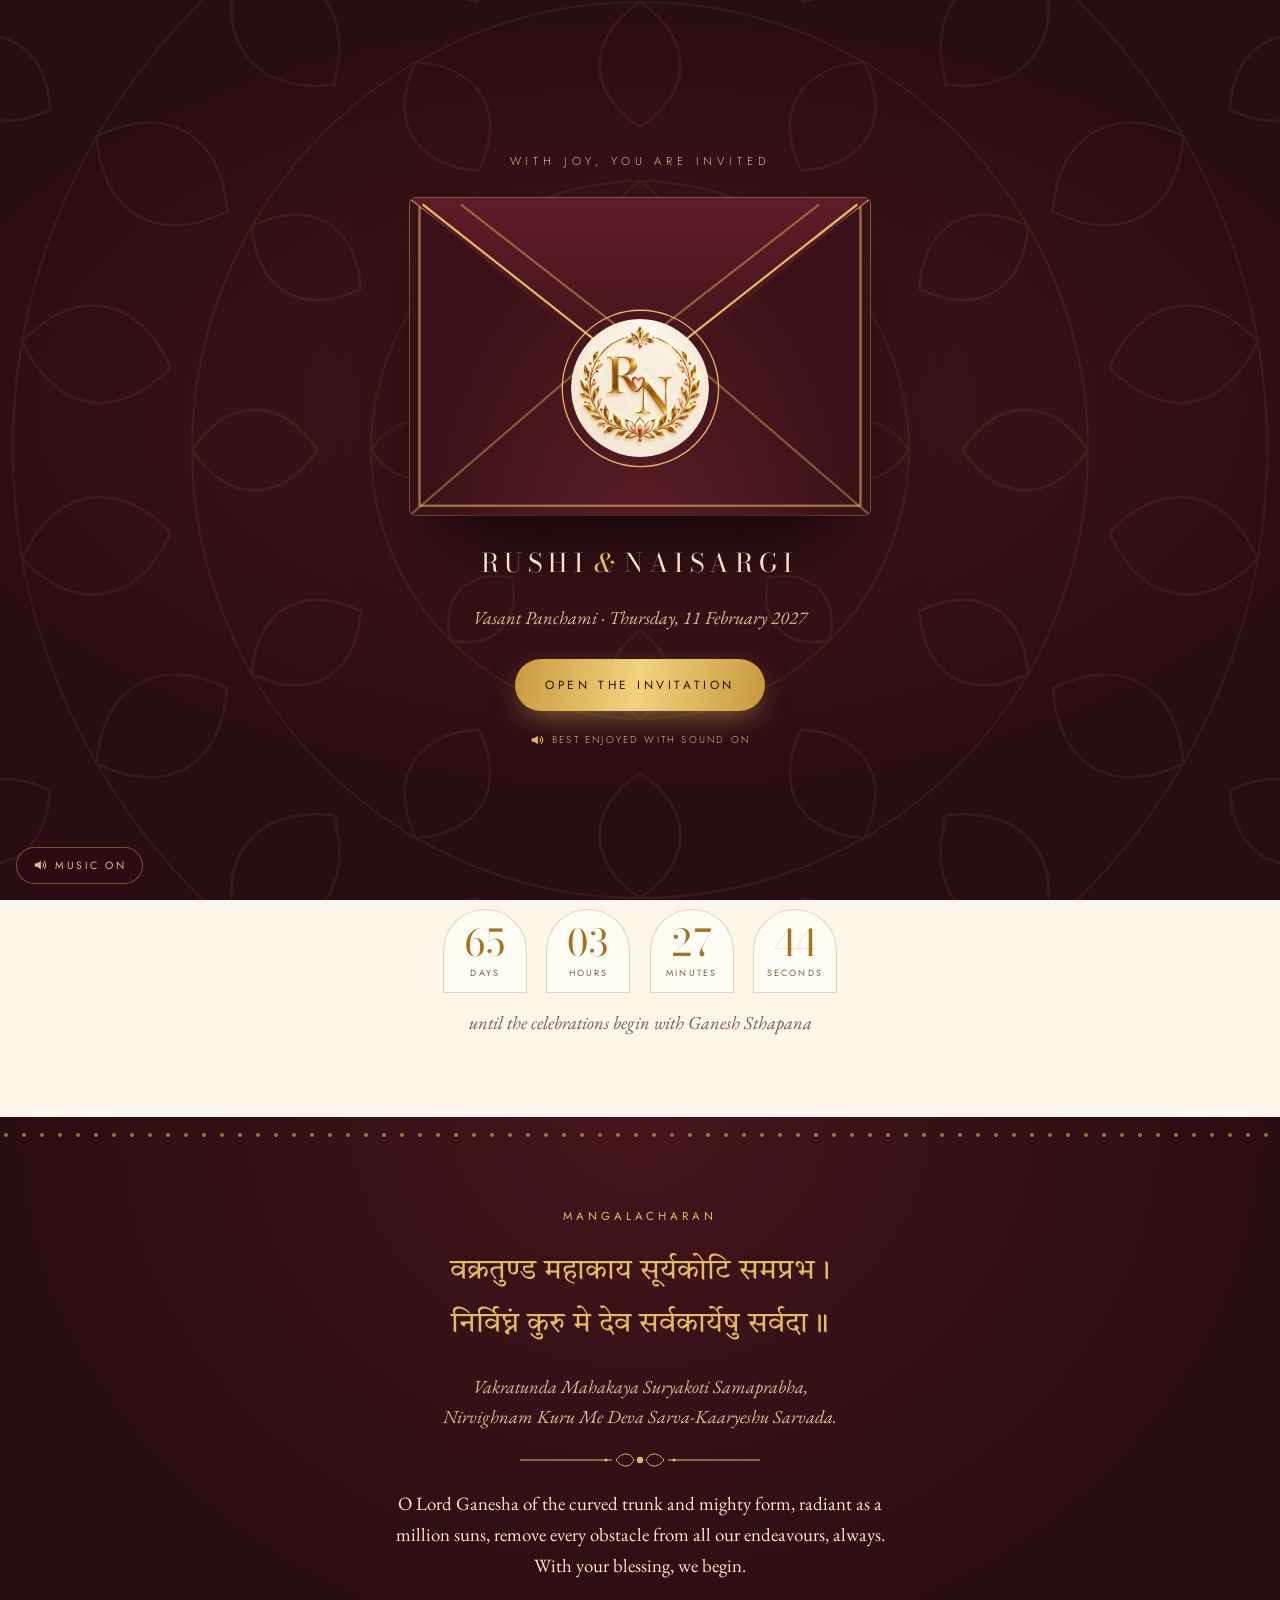
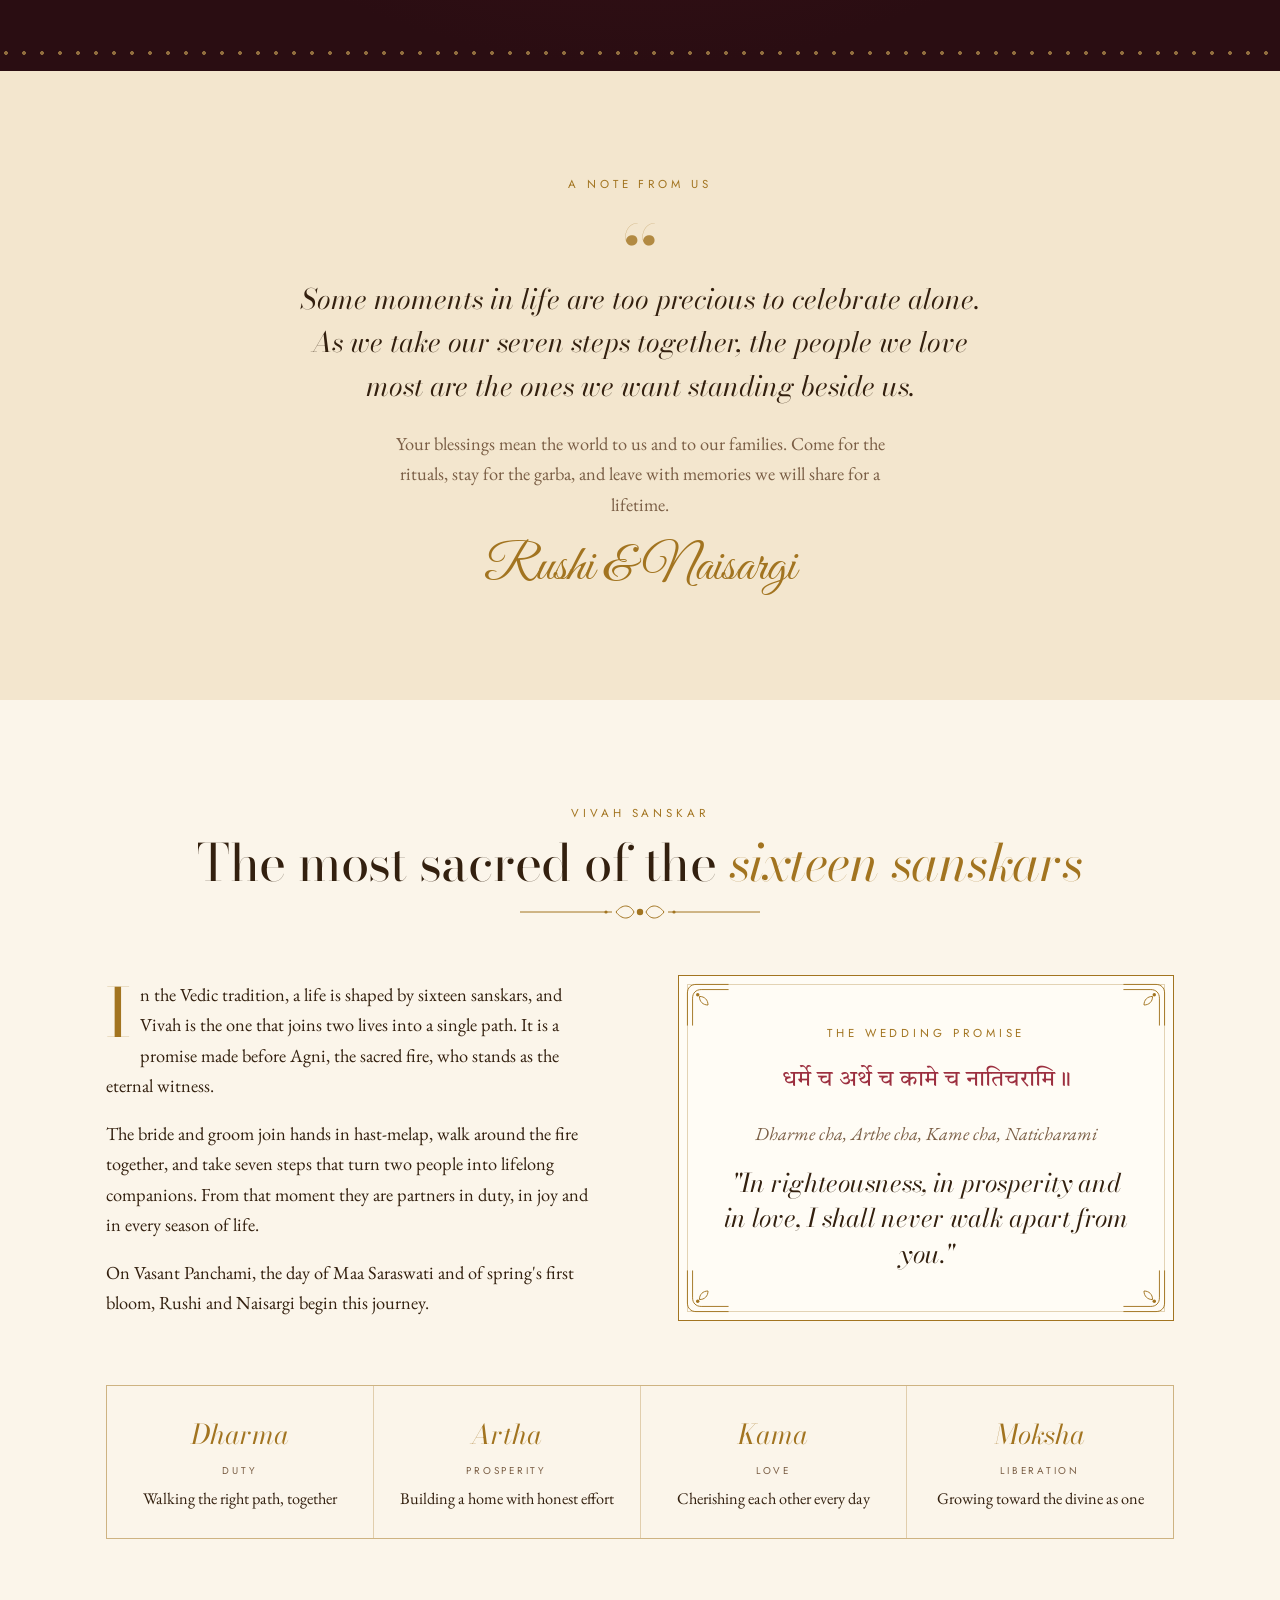
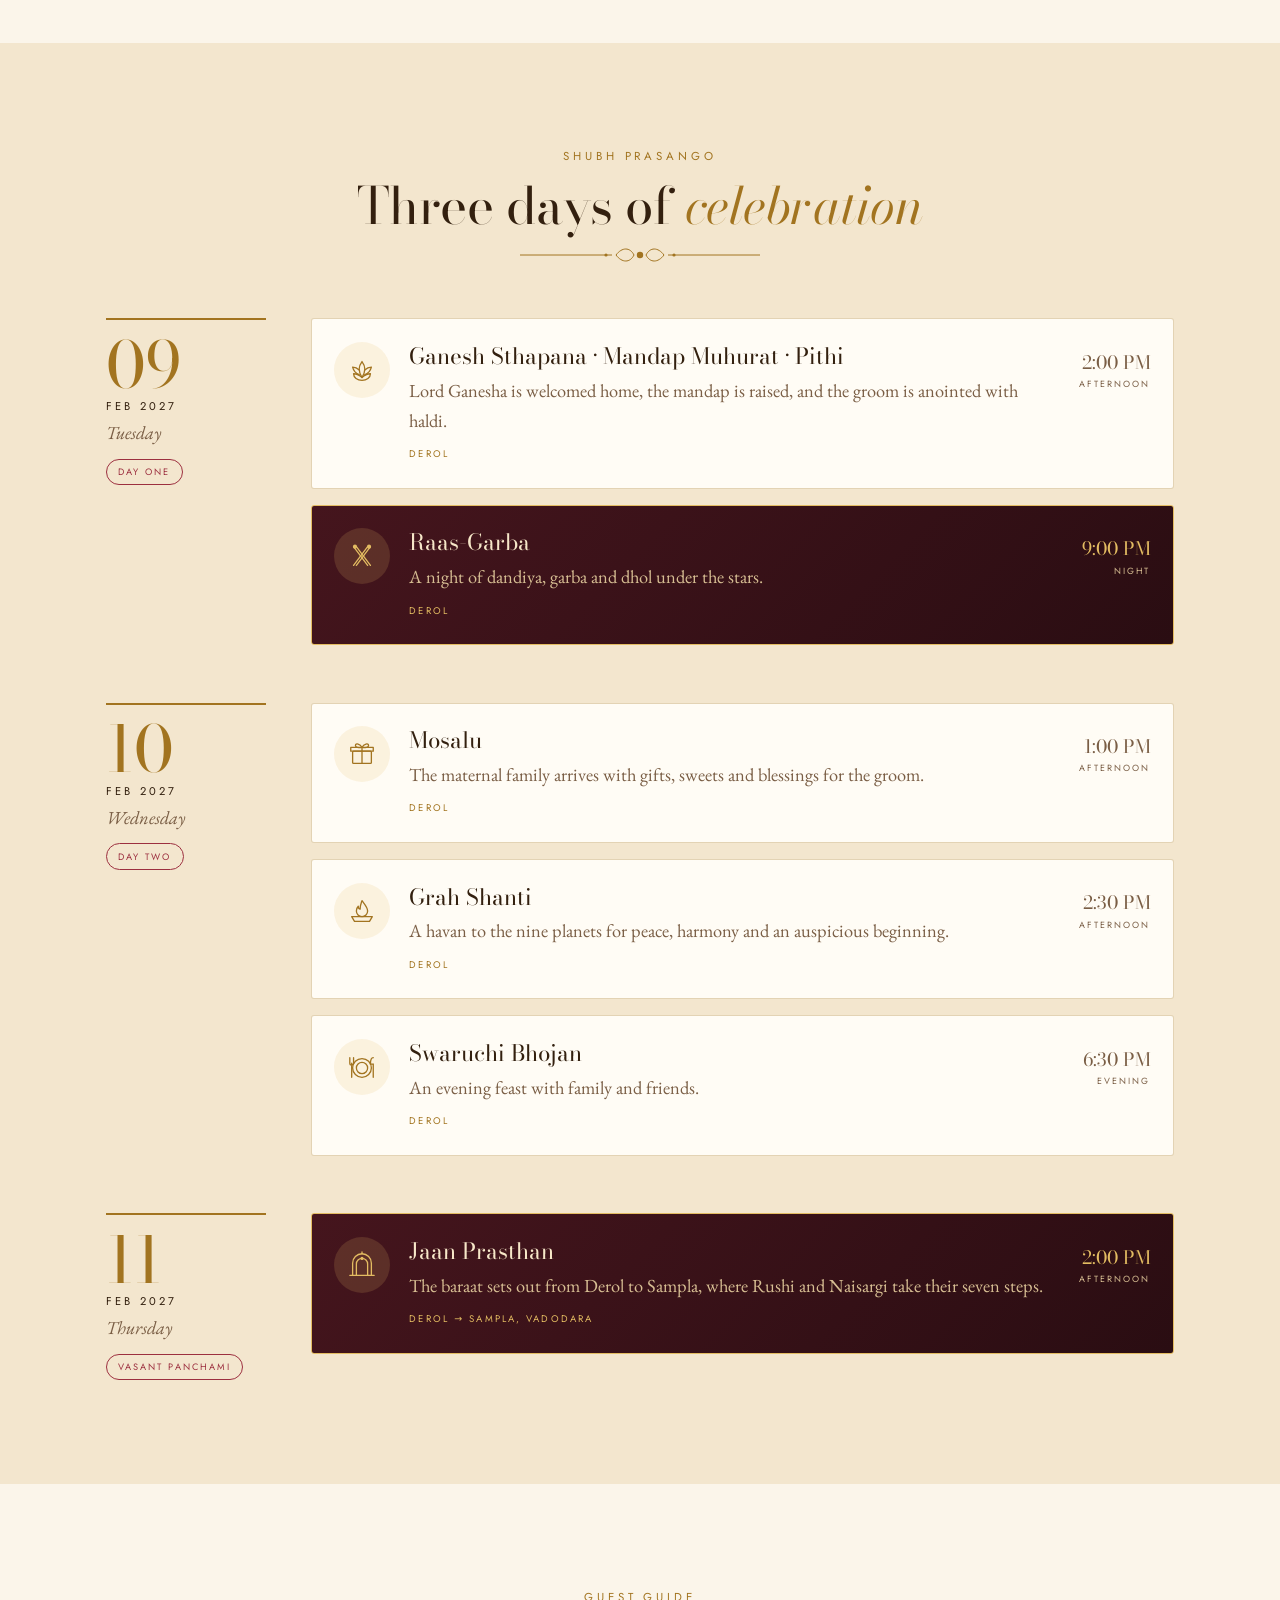
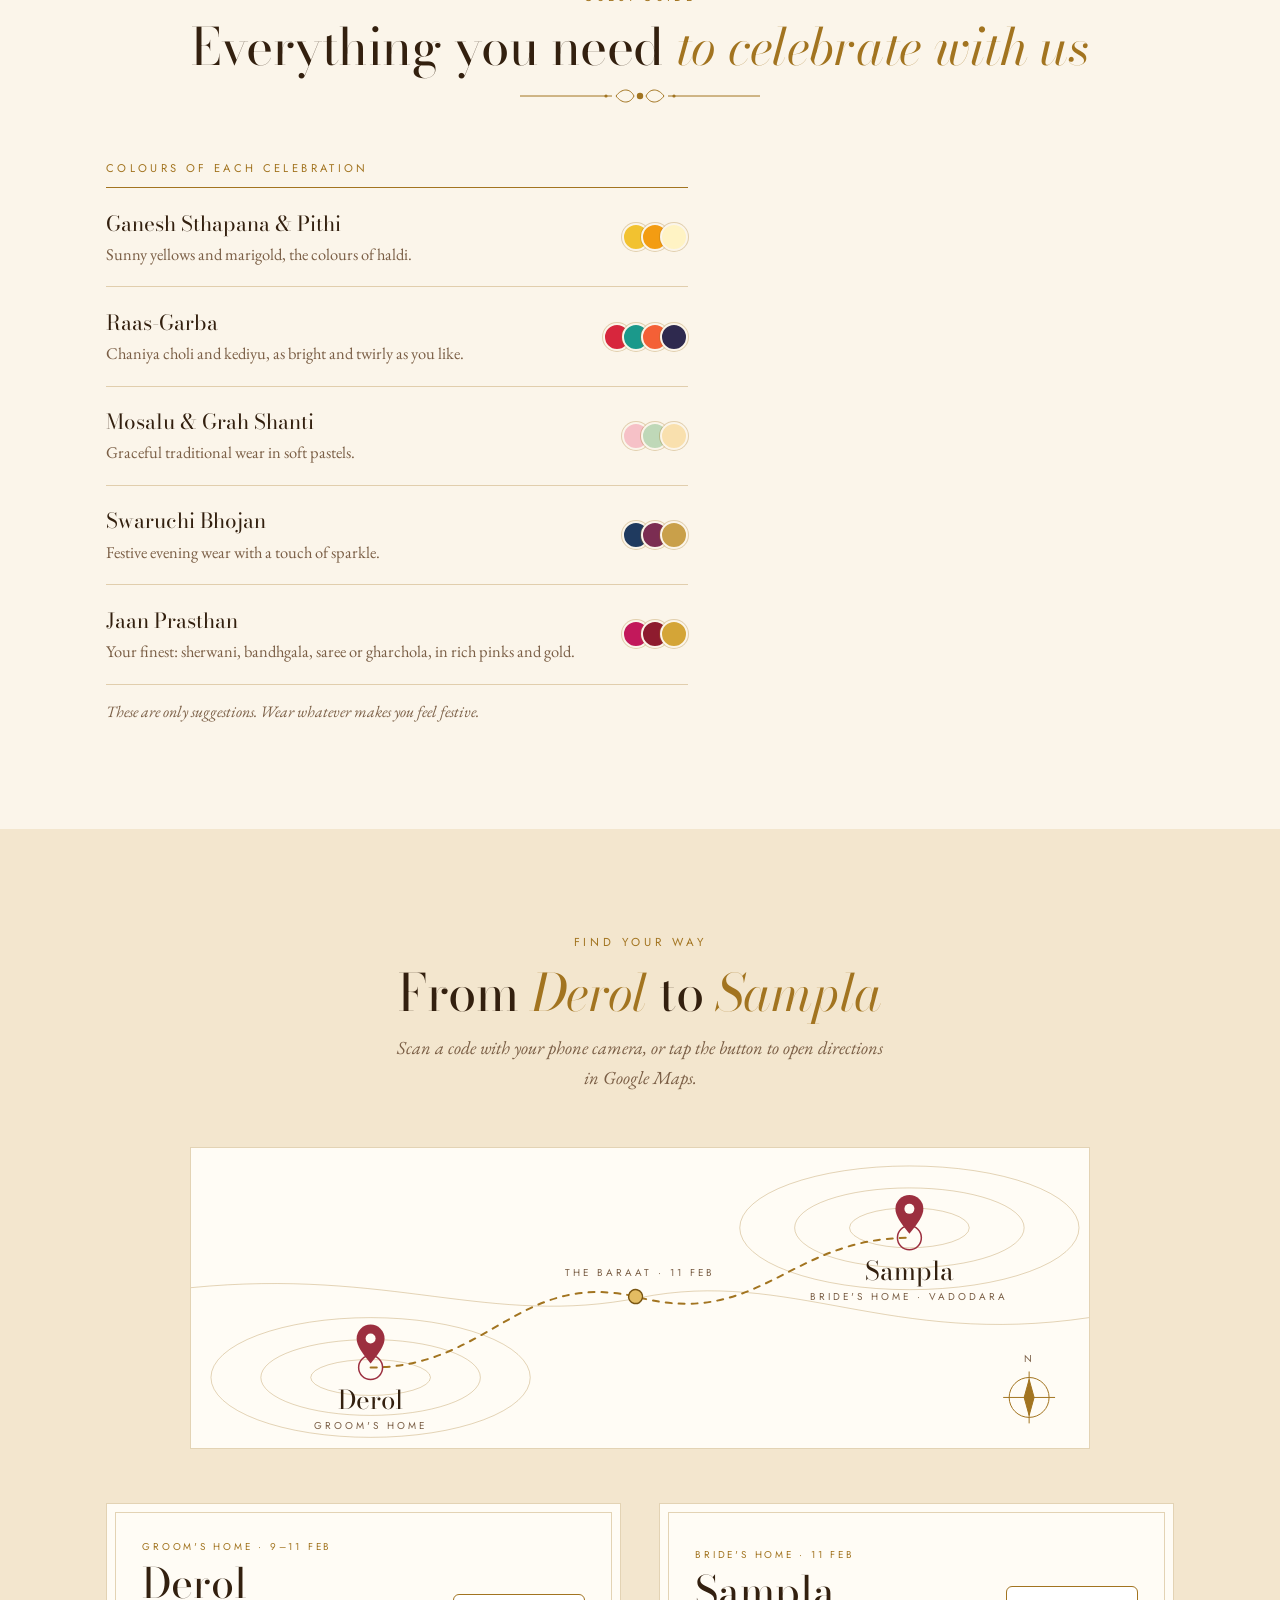
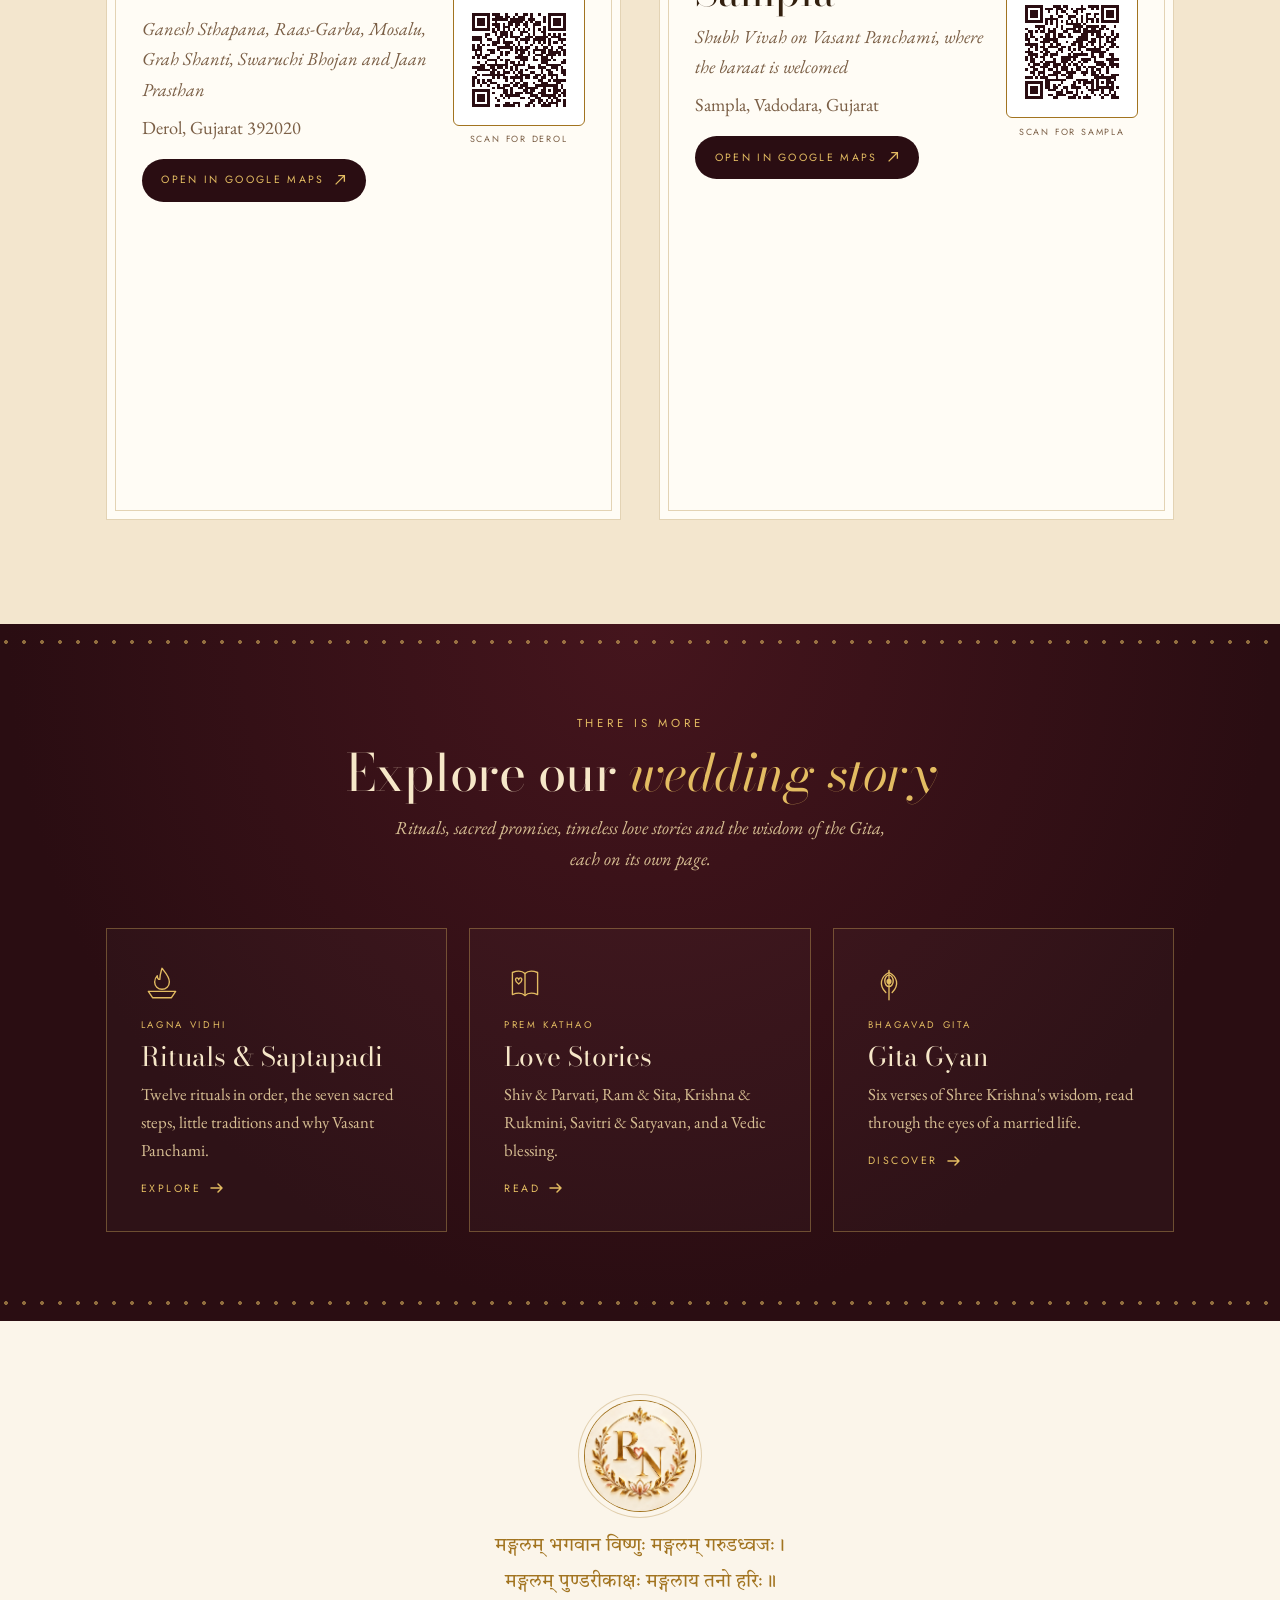
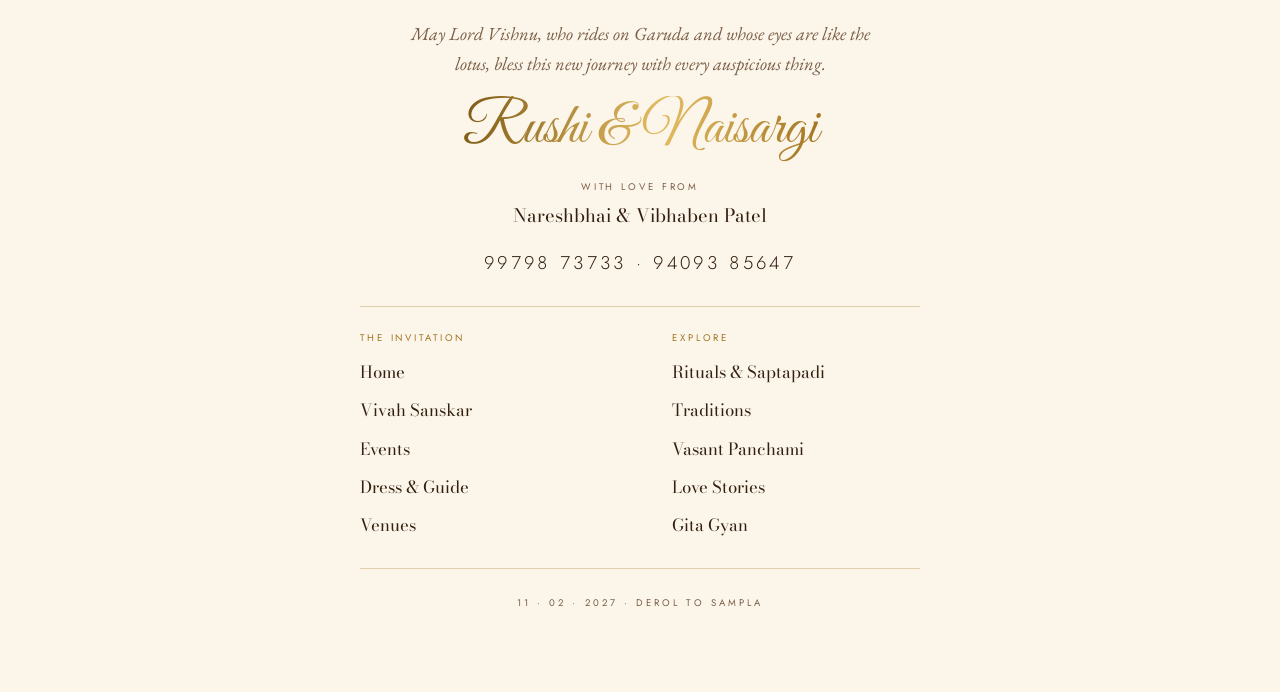
==== commit 78cd8b2d: "Add files via upload" ====
--- a/index.html
+++ b/index.html
@@ -431,7 +431,7 @@
       <div><p class="qh">Explore</p><a href="rituals.html">Rituals &amp; Saptapadi</a><a href="rituals.html#traditions">Traditions</a><a href="rituals.html#vasant">Vasant Panchami</a><a href="stories.html">Love Stories</a><a href="gita.html">Gita Gyan</a></div>
     </nav>
     <small>11 · 02 · 2027 · Derol to Sampla</small>
-    <small class="credit">Music: “Romantic Day” by Alex-Productions · chosic.com</small>
+    <!-- <small class="credit">Music: “Romantic Day” by Alex-Productions · chosic.com</small> -->
   </div>
 </footer>
 </main>
